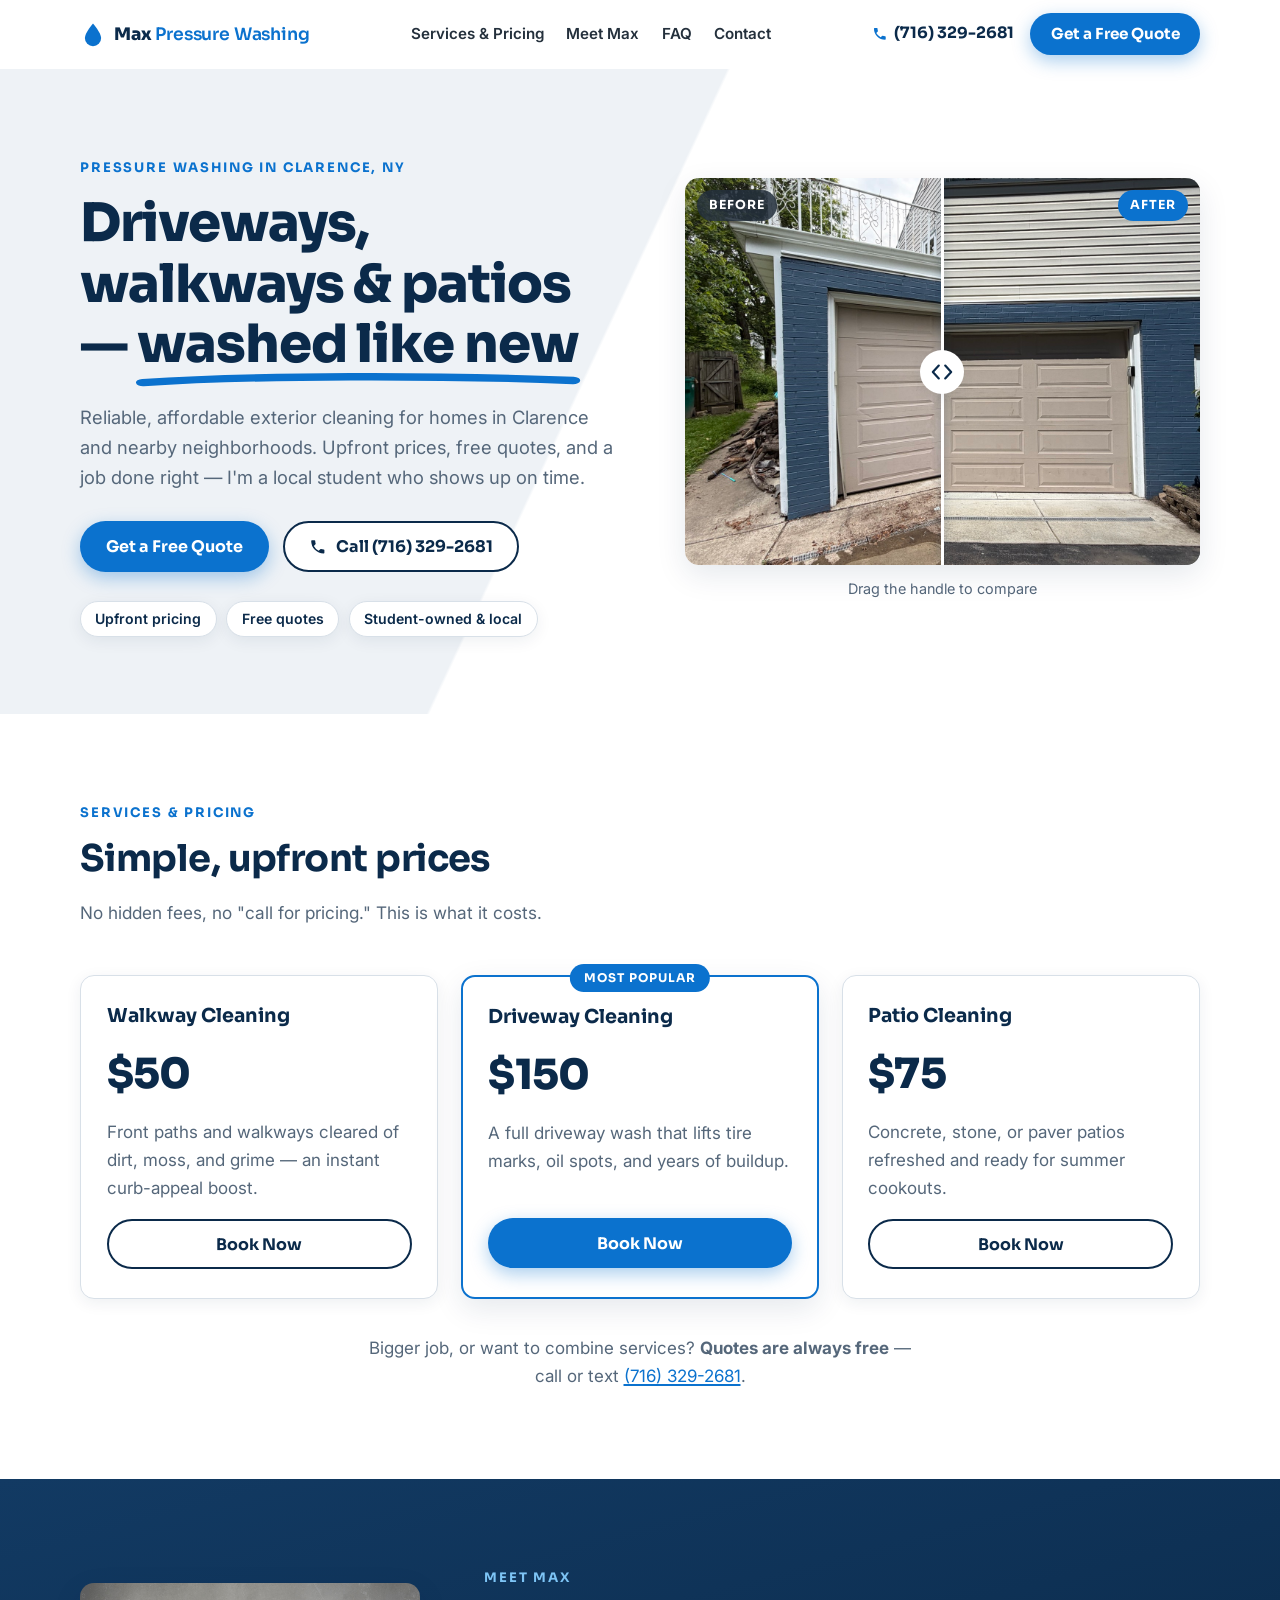
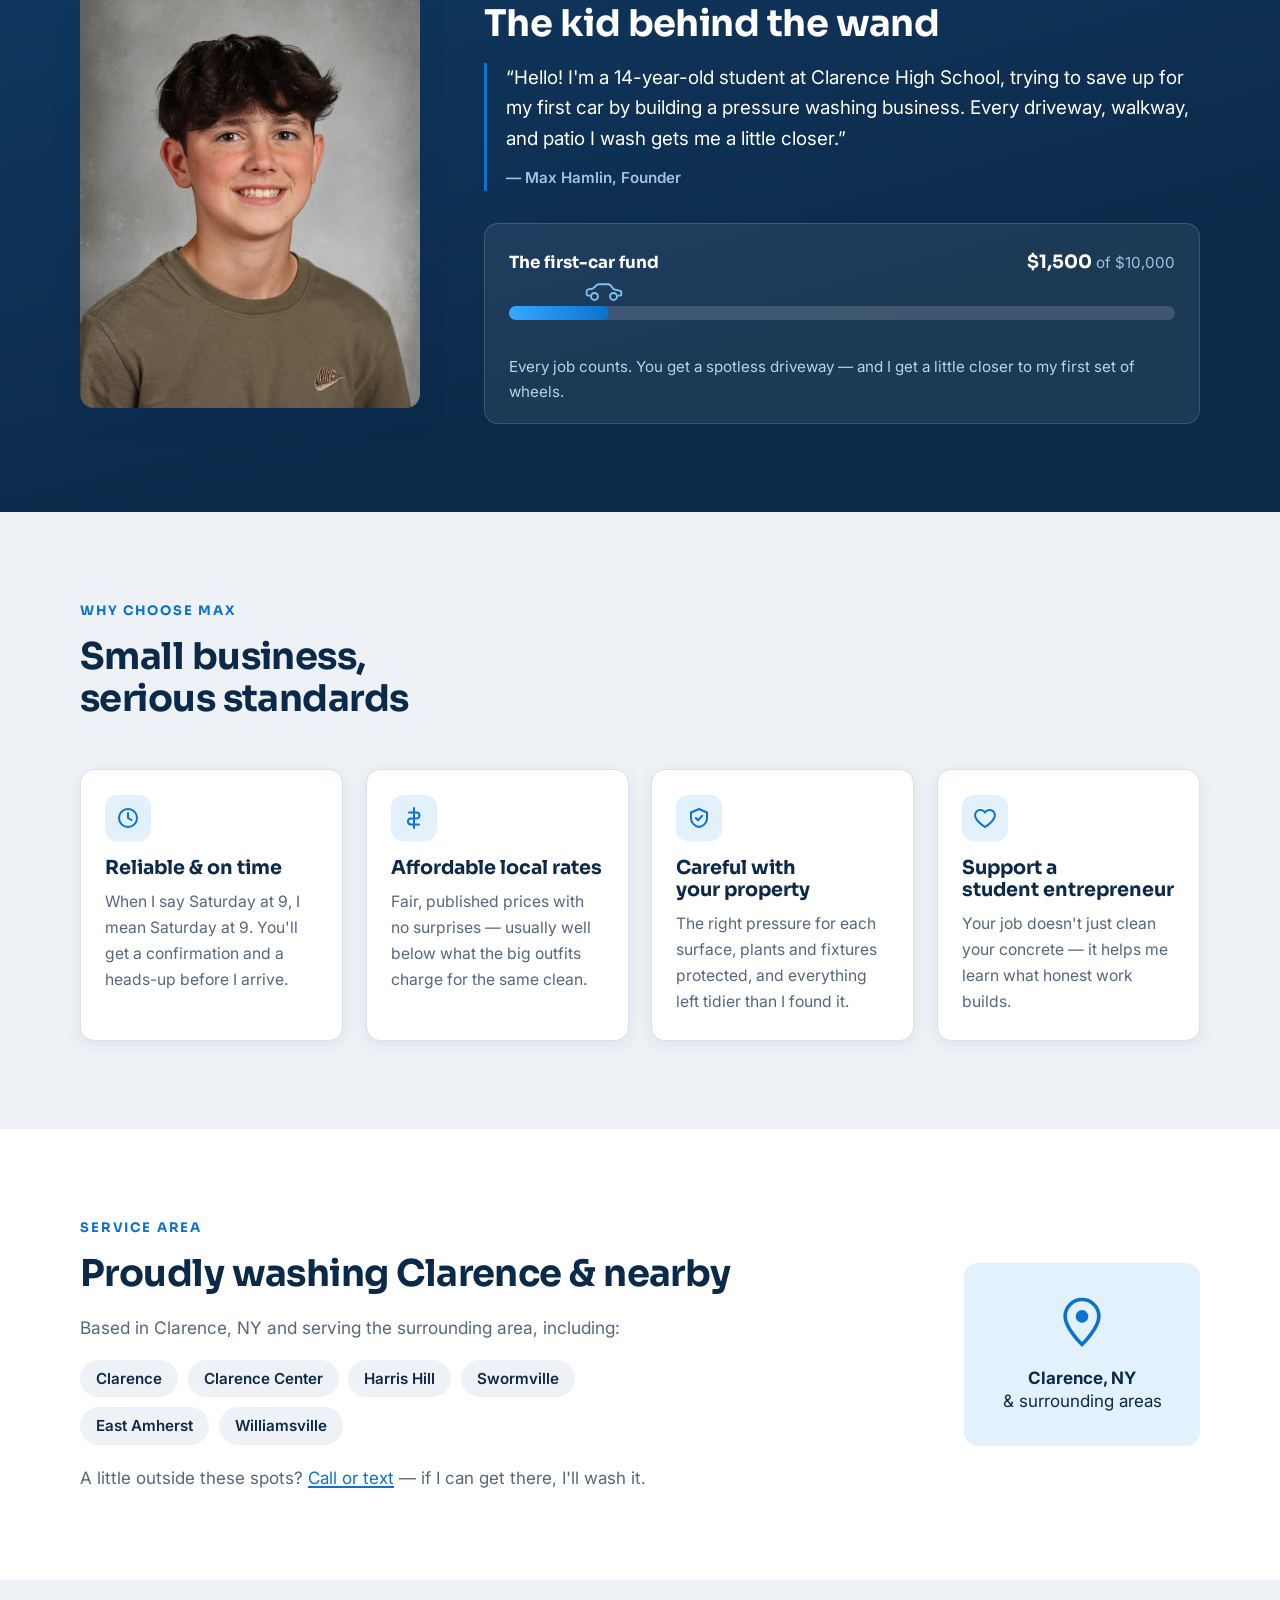
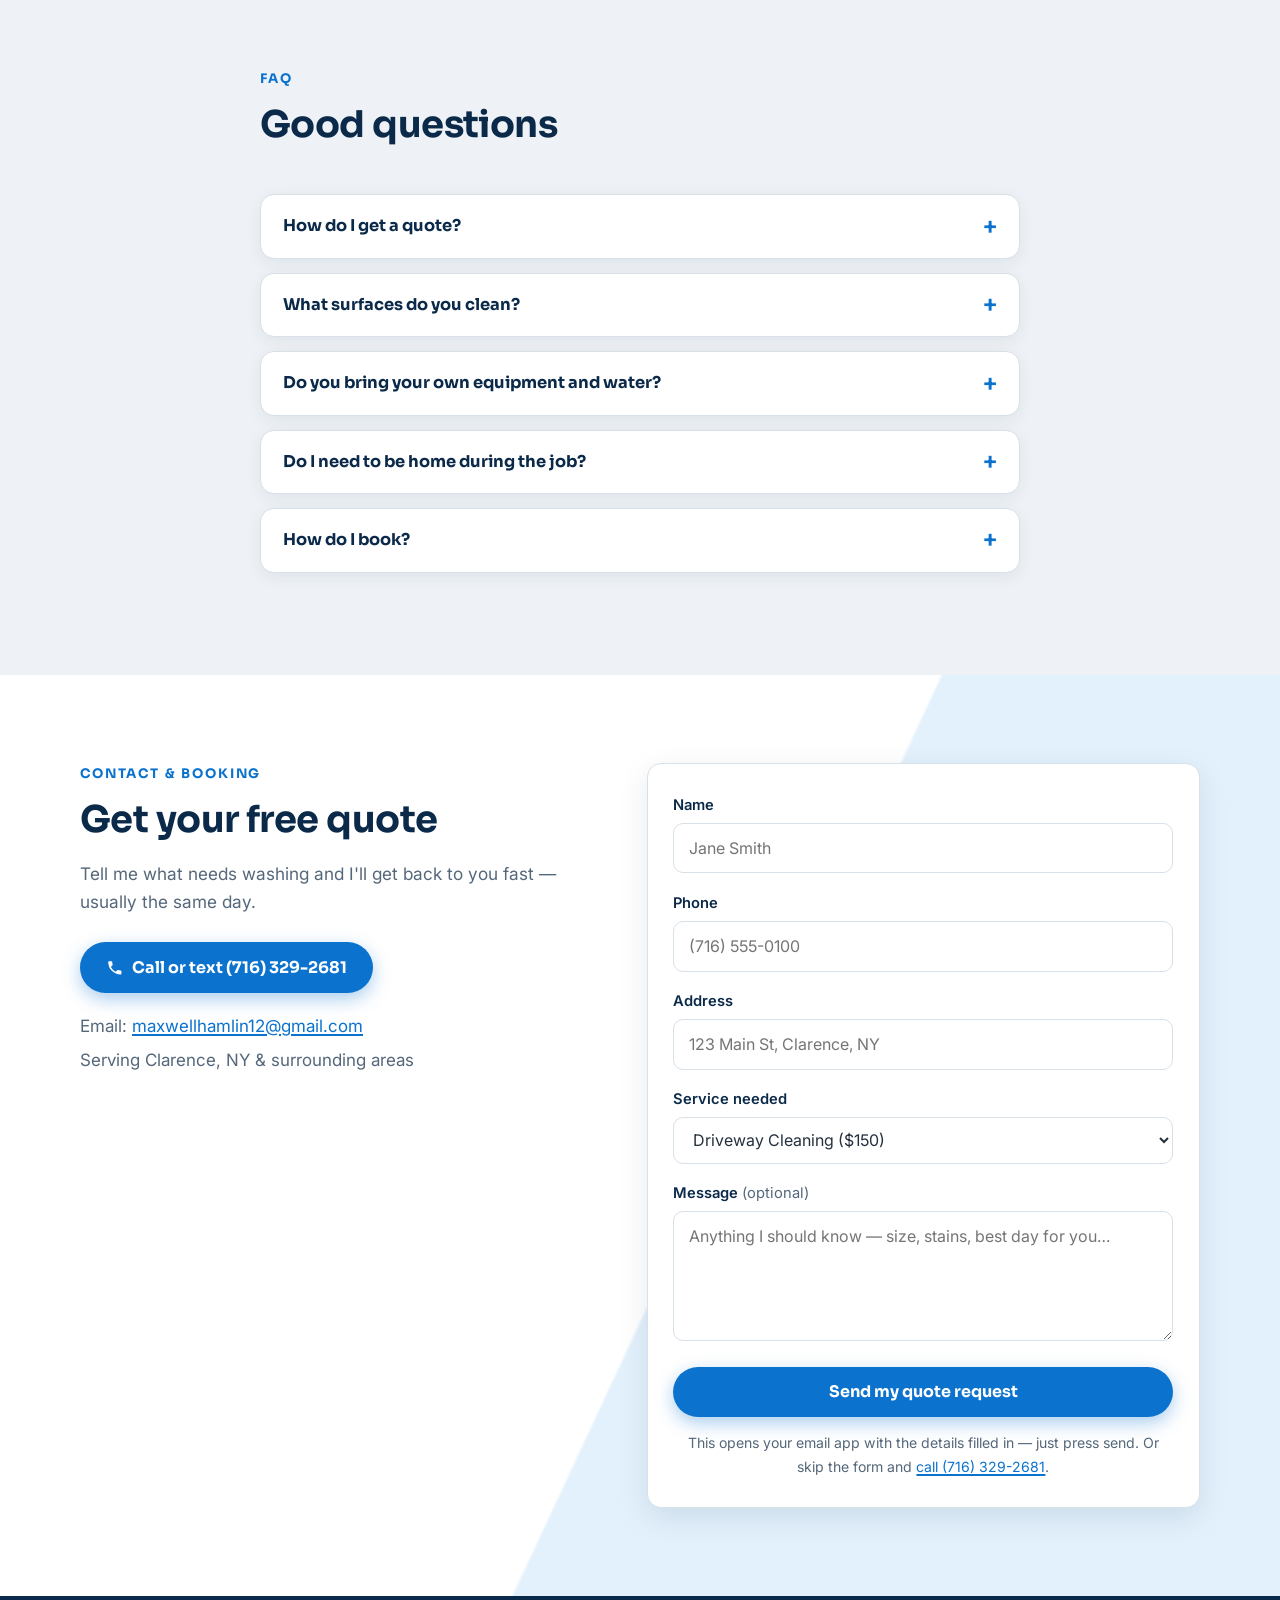
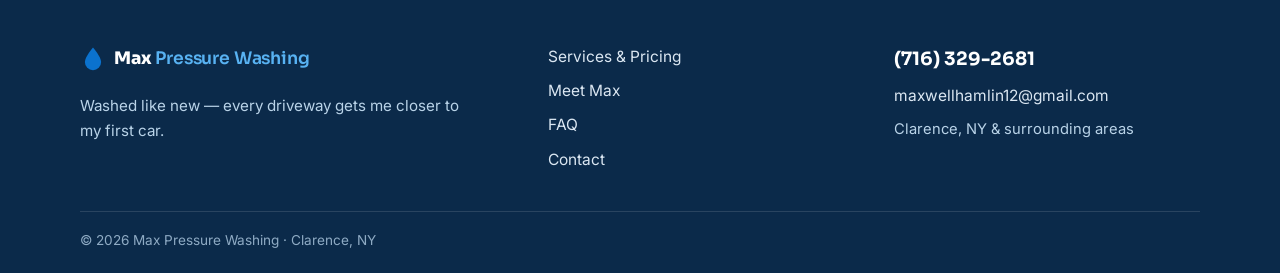
==== index.html @ f3642347 "Add Max's photo to Meet Max section, fix mobile menu icon spacing - Replace placeholder with real ph" ====
<!DOCTYPE html>
<!-- Max Pressure Washing — Clarence, NY -->
<html lang="en">
<head>
  <meta charset="UTF-8" />
  <meta name="viewport" content="width=device-width, initial-scale=1.0" />
  <title>Max Pressure Washing — Driveway, Walkway &amp; Patio Cleaning in Clarence, NY</title>
  <meta name="description" content="Reliable, affordable pressure washing in Clarence, NY. Driveways $150, patios $75, walkways $50 — upfront prices and free quotes. Run by a local Clarence High School student. Call (716) 329-2681." />

  <!-- Social sharing preview -->
  <meta property="og:title" content="Max Pressure Washing — Clarence, NY" />
  <meta property="og:description" content="Driveways, walkways & patios washed like new. Upfront prices, free quotes, local student-run business. Call (716) 329-2681." />
  <meta property="og:type" content="website" />

  <link rel="icon" href="data:image/svg+xml,%3Csvg xmlns='http://www.w3.org/2000/svg' viewBox='0 0 32 32'%3E%3Cpath d='M16 3C16 3 6 14.5 6 21a10 10 0 0 0 20 0C26 14.5 16 3 16 3Z' fill='%230B72CE'/%3E%3C/svg%3E" />

  <link rel="preconnect" href="https://fonts.googleapis.com" />
  <link rel="preconnect" href="https://fonts.gstatic.com" crossorigin />
  <link href="https://fonts.googleapis.com/css2?family=Sora:wght@600;700;800&family=Inter:wght@400;500;600;700&display=swap" rel="stylesheet" />

  <link rel="stylesheet" href="styles.css" />

  <!-- Helps Google understand this is a local business -->
  <script type="application/ld+json">
  {
    "@context": "https://schema.org",
    "@type": "HomeAndConstructionBusiness",
    "name": "Max Pressure Washing",
    "description": "Residential pressure washing — driveways, walkways, and patios in Clarence, NY.",
    "telephone": "+17163292681",
    "email": "maxwellhamlin12@gmail.com",
    "areaServed": "Clarence, NY",
    "address": { "@type": "PostalAddress", "addressLocality": "Clarence", "addressRegion": "NY" },
    "priceRange": "$50-$150"
  }
  </script>
</head>
<body>

  <!-- ============ STICKY HEADER ============ -->
  <header class="site-header" id="top">
    <div class="container header-inner">
      <a class="brand" href="#top" aria-label="Max Pressure Washing — home">
        <svg class="brand-drop" viewBox="0 0 32 32" aria-hidden="true"><path d="M16 3C16 3 6 14.5 6 21a10 10 0 0 0 20 0C26 14.5 16 3 16 3Z"/></svg>
        <span class="brand-name">Max <em>Pressure Washing</em></span>
      </a>

      <nav class="main-nav" id="main-nav" aria-label="Main">
        <a href="#services">Services &amp; Pricing</a>
        <a href="#meet-max">Meet Max</a>
        <a href="#faq">FAQ</a>
        <a href="#contact">Contact</a>
      </nav>

      <div class="header-actions">
        <a class="header-phone" href="tel:+17163292681">
          <svg viewBox="0 0 24 24" aria-hidden="true"><path d="M6.6 10.8a15.7 15.7 0 0 0 6.6 6.6l2.2-2.2a1 1 0 0 1 1-.25 11.4 11.4 0 0 0 3.6.58 1 1 0 0 1 1 1V20a1 1 0 0 1-1 1A17 17 0 0 1 3 4a1 1 0 0 1 1-1h3.5a1 1 0 0 1 1 1 11.4 11.4 0 0 0 .57 3.6 1 1 0 0 1-.25 1Z"/></svg>
          (716) 329-2681
        </a>
        <a class="btn btn-primary btn-sm" href="#contact">Get a Free Quote</a>
        <button class="nav-toggle" id="nav-toggle" aria-expanded="false" aria-controls="main-nav" aria-label="Open menu">
          <span></span><span></span><span></span>
        </button>
      </div>
    </div>
  </header>

  <main>

    <!-- ============ HERO ============ -->
    <section class="hero">
      <div class="container hero-inner">
        <div class="hero-copy reveal">
          <p class="eyebrow">Pressure washing in Clarence, NY</p>
          <h1>Driveways, walkways &amp; patios —
            <span class="swoosh">washed like new<svg viewBox="0 0 220 14" aria-hidden="true" preserveAspectRatio="none"><path d="M3 10C60 3 150 3 217 8" /></svg></span>
          </h1>
          <p class="hero-sub">Reliable, affordable exterior cleaning for homes in Clarence and nearby neighborhoods. Upfront prices, free quotes, and a job done right — I'm a local student who shows up on time.</p>
          <div class="cta-row">
            <a class="btn btn-primary" href="#contact">Get a Free Quote</a>
            <a class="btn btn-outline" href="tel:+17163292681">
              <svg viewBox="0 0 24 24" aria-hidden="true"><path d="M6.6 10.8a15.7 15.7 0 0 0 6.6 6.6l2.2-2.2a1 1 0 0 1 1-.25 11.4 11.4 0 0 0 3.6.58 1 1 0 0 1 1 1V20a1 1 0 0 1-1 1A17 17 0 0 1 3 4a1 1 0 0 1 1-1h3.5a1 1 0 0 1 1 1 11.4 11.4 0 0 0 .57 3.6 1 1 0 0 1-.25 1Z"/></svg>
              Call (716) 329-2681
            </a>
          </div>
          <ul class="trust-chips" aria-label="Highlights">
            <li>Upfront pricing</li>
            <li>Free quotes</li>
            <li>Student-owned &amp; local</li>
          </ul>
        </div>

        <div class="hero-visual reveal">
          <!--
            BEFORE/AFTER SLIDER — how to add your real photos:
            1. Put two photos of the SAME spot in the "images" folder,
               e.g. images/driveway-before.jpg and images/driveway-after.jpg
            2. Delete the two <div class="ph ...">...</div> placeholder blocks below.
            3. Un-comment the two <img> tags and update the file names.
          -->
          <div class="ba-slider" data-ba>
            <div class="ba-layer ba-before">
              <img src="images/driveway-before.jpg" alt="Garage driveway before pressure washing, covered in leaves, dirt, and debris" />
              <span class="ba-tag ba-tag-before">Before</span>
            </div>
            <div class="ba-layer ba-after">
              <img src="images/driveway-after.jpg" alt="The same garage driveway after pressure washing, clean and bright" />
              <span class="ba-tag ba-tag-after">After</span>
            </div>
            <input class="ba-range" type="range" min="0" max="100" value="50" aria-label="Slide to compare before and after" />
            <div class="ba-handle" aria-hidden="true">
              <svg viewBox="0 0 24 24"><path d="M8.5 5 2 12l6.5 7M15.5 5 22 12l-6.5 7" fill="none" stroke="currentColor" stroke-width="2.4" stroke-linecap="round" stroke-linejoin="round"/></svg>
            </div>
          </div>
          <p class="ba-caption">Drag the handle to compare</p>
        </div>
      </div>
    </section>

    <!-- ============ SERVICES & PRICING ============ -->
    <section class="section" id="services">
      <div class="container">
        <header class="section-head reveal">
          <p class="eyebrow">Services &amp; pricing</p>
          <h2>Simple, upfront prices</h2>
          <p class="section-sub">No hidden fees, no "call for pricing." This is what it costs.</p>
        </header>

        <div class="pricing-grid" id="pricing-grid">
          <article class="price-card reveal">
            <h3>Walkway Cleaning</h3>
            <p class="price"><span class="price-num">$50</span></p>
            <p class="price-desc">Front paths and walkways cleared of dirt, moss, and grime — an instant curb-appeal boost.</p>
            <a class="btn btn-outline btn-block" href="#contact" data-service="Walkway Cleaning ($50)">Book Now</a>
          </article>

          <article class="price-card price-card-featured reveal">
            <p class="badge">Most popular</p>
            <h3>Driveway Cleaning</h3>
            <p class="price"><span class="price-num">$150</span></p>
            <p class="price-desc">A full driveway wash that lifts tire marks, oil spots, and years of buildup.</p>
            <a class="btn btn-primary btn-block" href="#contact" data-service="Driveway Cleaning ($150)">Book Now</a>
          </article>

          <article class="price-card reveal">
            <h3>Patio Cleaning</h3>
            <p class="price"><span class="price-num">$75</span></p>
            <p class="price-desc">Concrete, stone, or paver patios refreshed and ready for summer cookouts.</p>
            <a class="btn btn-outline btn-block" href="#contact" data-service="Patio Cleaning ($75)">Book Now</a>
          </article>
        </div>

        <p class="pricing-note reveal">Bigger job, or want to combine services? <strong>Quotes are always free</strong> — call or text <a href="tel:+17163292681">(716) 329-2681</a>.</p>
      </div>
    </section>

    <!-- ============ MEET MAX ============ -->
    <section class="section section-navy" id="meet-max">
      <div class="container meet-inner">
        <div class="meet-photo reveal">
          <img src="images/max.jpg" alt="Max Hamlin, founder of Max Pressure Washing" />
        </div>

        <div class="meet-copy reveal">
          <p class="eyebrow eyebrow-light">Meet Max</p>
          <h2>The kid behind the wand</h2>
          <blockquote class="bio">
            <p>&ldquo;Hello! I'm a 14-year-old student at Clarence High School, trying to save up for my first car by building a pressure washing business. Every driveway, walkway, and patio I wash gets me a little closer.&rdquo;</p>
            <cite>— Max Hamlin, Founder</cite>
          </blockquote>

          <!--
            FIRST-CAR FUND TRACKER — update data-saved below as the savings grow.
            (data-goal is the target, data-saved is the current amount.)
          -->
          <div class="fund" data-goal="10000" data-saved="1500">
            <div class="fund-head">
              <h3>The first-car fund</h3>
              <p class="fund-amounts"><strong data-fund-saved>$1,500</strong> <span>of $10,000</span></p>
            </div>
            <div class="fund-track" role="progressbar" aria-label="First-car savings progress" aria-valuemin="0" aria-valuemax="10000" aria-valuenow="1500">
              <div class="fund-fill" data-fund-fill>
                <svg class="fund-car" viewBox="0 0 48 24" aria-hidden="true"><path d="M6 16h-2a2 2 0 0 1-2-2v-3a3 3 0 0 1 2.4-2.9L10 7l5-4.5A4 4 0 0 1 17.7 1.5H29a4 4 0 0 1 3 1.3L36.5 8l7 1.6A3 3 0 0 1 46 12.5V14a2 2 0 0 1-2 2h-2"/><circle cx="12" cy="17" r="4.4"/><circle cx="36" cy="17" r="4.4"/></svg>
              </div>
            </div>
            <p class="fund-note">Every job counts. You get a spotless driveway — and I get a little closer to my first set of wheels.</p>
          </div>
        </div>
      </div>
    </section>

    <!-- ============ WHY CHOOSE MAX ============ -->
    <section class="section section-alt" id="why">
      <div class="container">
        <header class="section-head reveal">
          <p class="eyebrow">Why choose Max</p>
          <h2>Small business, serious standards</h2>
        </header>

        <div class="why-grid">
          <article class="why-card reveal">
            <div class="why-icon" aria-hidden="true"><svg viewBox="0 0 24 24"><circle cx="12" cy="12" r="9" fill="none" stroke="currentColor" stroke-width="2"/><path d="M12 7v5l3.5 2" fill="none" stroke="currentColor" stroke-width="2" stroke-linecap="round"/></svg></div>
            <h3>Reliable &amp; on time</h3>
            <p>When I say Saturday at 9, I mean Saturday at 9. You'll get a confirmation and a heads-up before I arrive.</p>
          </article>
          <article class="why-card reveal">
            <div class="why-icon" aria-hidden="true"><svg viewBox="0 0 24 24"><path d="M12 2v20M7 6.5h7.5a3 3 0 0 1 0 6H9a3 3 0 0 0 0 6h8" fill="none" stroke="currentColor" stroke-width="2" stroke-linecap="round"/></svg></div>
            <h3>Affordable local rates</h3>
            <p>Fair, published prices with no surprises — usually well below what the big outfits charge for the same clean.</p>
          </article>
          <article class="why-card reveal">
            <div class="why-icon" aria-hidden="true"><svg viewBox="0 0 24 24"><path d="M12 3 4 6.5V12c0 4.6 3.4 8 8 9 4.6-1 8-4.4 8-9V6.5Z" fill="none" stroke="currentColor" stroke-width="2" stroke-linejoin="round"/><path d="m8.8 12 2.2 2.2 4.2-4.4" fill="none" stroke="currentColor" stroke-width="2" stroke-linecap="round" stroke-linejoin="round"/></svg></div>
            <h3>Careful with your property</h3>
            <p>The right pressure for each surface, plants and fixtures protected, and everything left tidier than I found it.</p>
          </article>
          <article class="why-card reveal">
            <div class="why-icon" aria-hidden="true"><svg viewBox="0 0 24 24"><path d="M12 21s-7-4.6-9.2-9A5.3 5.3 0 0 1 12 6.6 5.3 5.3 0 0 1 21.2 12C19 16.4 12 21 12 21Z" fill="none" stroke="currentColor" stroke-width="2" stroke-linejoin="round"/></svg></div>
            <h3>Support a student entrepreneur</h3>
            <p>Your job doesn't just clean your concrete — it helps me learn what honest work builds.</p>
          </article>
        </div>
      </div>
    </section>

    <!-- ============ SERVICE AREA ============ -->
    <section class="section" id="area">
      <div class="container area-inner reveal">
        <div>
          <p class="eyebrow">Service area</p>
          <h2>Proudly washing Clarence &amp; nearby</h2>
          <p class="section-sub">Based in Clarence, NY and serving the surrounding area, including:</p>
          <ul class="area-list">
            <li>Clarence</li>
            <li>Clarence Center</li>
            <li>Harris Hill</li>
            <li>Swormville</li>
            <li>East Amherst</li>
            <li>Williamsville</li>
          </ul>
          <p class="area-note">A little outside these spots? <a href="tel:+17163292681">Call or text</a> — if I can get there, I'll wash it.</p>
        </div>
        <div class="area-badge" aria-hidden="true">
          <svg viewBox="0 0 24 24"><path d="M12 2a7.5 7.5 0 0 1 7.5 7.5c0 5.2-7.5 12.5-7.5 12.5S4.5 14.7 4.5 9.5A7.5 7.5 0 0 1 12 2Z" fill="none" stroke="currentColor" stroke-width="1.6"/><circle cx="12" cy="9.5" r="2.8" fill="currentColor"/></svg>
          <p><strong>Clarence, NY</strong><br />&amp; surrounding areas</p>
        </div>
      </div>
    </section>

    <!-- ============ FAQ ============ -->
    <section class="section section-alt" id="faq">
      <div class="container container-narrow">
        <header class="section-head reveal">
          <p class="eyebrow">FAQ</p>
          <h2>Good questions</h2>
        </header>

        <div class="faq-list reveal">
          <details>
            <summary>How do I get a quote?</summary>
            <p>Walkways, patios, and driveways have set prices — they're listed right on this page. For bigger or combined jobs, call or text <a href="tel:+17163292681">(716) 329-2681</a> or use the form below, and I'll give you a free quote, usually the same day.</p>
          </details>
          <details>
            <summary>What surfaces do you clean?</summary>
            <p>Concrete, pavers, and stone: driveways, walkways, patios, and sidewalks. I keep the work at ground level and use the right pressure for each surface, so delicate pavers get a more gentle wash than a concrete driveway.</p>
          </details>
          <details>
            <summary>Do you bring your own equipment and water?</summary>
            <p>I bring the pressure washer and all the gear. Like most pressure washing services, I hook up to your outdoor spigot for water — a typical job uses about as much as watering the lawn.</p>
          </details>
          <details>
            <summary>Do I need to be home during the job?</summary>
            <p>Nope — as long as the outdoor spigot is on and cars are off the surface being washed, I can do the whole job while you're out, then send you the after photos.</p>
          </details>
          <details>
            <summary>How do I book?</summary>
            <p>Call or text <a href="tel:+17163292681">(716) 329-2681</a>, email <a href="mailto:maxwellhamlin12@gmail.com">maxwellhamlin12@gmail.com</a>, or fill out the form below. I'll confirm a day and time that works for you — evenings and weekends included.</p>
          </details>
        </div>
      </div>
    </section>

    <!-- ============ CONTACT / BOOKING ============ -->
    <section class="section section-contact" id="contact">
      <div class="container contact-inner">
        <div class="contact-copy reveal">
          <p class="eyebrow">Contact &amp; booking</p>
          <h2>Get your free quote</h2>
          <p class="section-sub">Tell me what needs washing and I'll get back to you fast — usually the same day.</p>

          <div class="contact-direct">
            <a class="btn btn-primary" href="tel:+17163292681">
              <svg viewBox="0 0 24 24" aria-hidden="true"><path d="M6.6 10.8a15.7 15.7 0 0 0 6.6 6.6l2.2-2.2a1 1 0 0 1 1-.25 11.4 11.4 0 0 0 3.6.58 1 1 0 0 1 1 1V20a1 1 0 0 1-1 1A17 17 0 0 1 3 4a1 1 0 0 1 1-1h3.5a1 1 0 0 1 1 1 11.4 11.4 0 0 0 .57 3.6 1 1 0 0 1-.25 1Z"/></svg>
              Call or text (716) 329-2681
            </a>
            <p class="contact-line">Email: <a href="mailto:maxwellhamlin12@gmail.com">maxwellhamlin12@gmail.com</a></p>
            <p class="contact-line">Serving Clarence, NY &amp; surrounding areas</p>
          </div>
        </div>

        <form class="contact-form reveal" id="quote-form" novalidate>
          <div class="form-row">
            <label for="f-name">Name</label>
            <input id="f-name" name="name" type="text" autocomplete="name" required placeholder="Jane Smith" />
          </div>
          <div class="form-row">
            <label for="f-phone">Phone</label>
            <input id="f-phone" name="phone" type="tel" autocomplete="tel" required placeholder="(716) 555-0100" />
          </div>
          <div class="form-row">
            <label for="f-address">Address</label>
            <input id="f-address" name="address" type="text" autocomplete="street-address" placeholder="123 Main St, Clarence, NY" />
          </div>
          <div class="form-row">
            <label for="f-service">Service needed</label>
            <select id="f-service" name="service">
              <option>Walkway Cleaning ($50)</option>
              <option>Patio Cleaning ($75)</option>
              <option selected>Driveway Cleaning ($150)</option>
              <option>Combination / larger job (free quote)</option>
              <option>Something else</option>
            </select>
          </div>
          <div class="form-row">
            <label for="f-message">Message <span class="optional">(optional)</span></label>
            <textarea id="f-message" name="message" rows="4" placeholder="Anything I should know — size, stains, best day for you…"></textarea>
          </div>
          <button class="btn btn-primary btn-block" type="submit">Send my quote request</button>
          <p class="form-hint">This opens your email app with the details filled in — just press send. Or skip the form and <a href="tel:+17163292681">call (716) 329-2681</a>.</p>
        </form>
      </div>
    </section>
  </main>

  <!-- ============ FOOTER ============ -->
  <footer class="site-footer">
    <div class="container footer-inner">
      <div class="footer-brand">
        <a class="brand brand-light" href="#top">
          <svg class="brand-drop" viewBox="0 0 32 32" aria-hidden="true"><path d="M16 3C16 3 6 14.5 6 21a10 10 0 0 0 20 0C26 14.5 16 3 16 3Z"/></svg>
          <span class="brand-name">Max <em>Pressure Washing</em></span>
        </a>
        <p class="footer-tag">Washed like new — every driveway gets me closer to my first car.</p>
      </div>
      <nav class="footer-nav" aria-label="Footer">
        <a href="#services">Services &amp; Pricing</a>
        <a href="#meet-max">Meet Max</a>
        <a href="#faq">FAQ</a>
        <a href="#contact">Contact</a>
      </nav>
      <div class="footer-contact">
        <a href="tel:+17163292681">(716) 329-2681</a>
        <a href="mailto:maxwellhamlin12@gmail.com">maxwellhamlin12@gmail.com</a>
        <p>Clarence, NY &amp; surrounding areas</p>
      </div>
    </div>
    <div class="container footer-legal">
      <p>© <span data-year>2026</span> Max Pressure Washing · Clarence, NY</p>
    </div>
  </footer>

  <!-- Mobile-only sticky call bar -->
  <div class="call-bar">
    <a class="btn btn-primary" href="tel:+17163292681">
      <svg viewBox="0 0 24 24" aria-hidden="true"><path d="M6.6 10.8a15.7 15.7 0 0 0 6.6 6.6l2.2-2.2a1 1 0 0 1 1-.25 11.4 11.4 0 0 0 3.6.58 1 1 0 0 1 1 1V20a1 1 0 0 1-1 1A17 17 0 0 1 3 4a1 1 0 0 1 1-1h3.5a1 1 0 0 1 1 1 11.4 11.4 0 0 0 .57 3.6 1 1 0 0 1-.25 1Z"/></svg>
      Call Now
    </a>
    <a class="btn btn-navy" href="#contact">Free Quote</a>
  </div>

  <script src="script.js"></script>
  <script type="module" src="services.js"></script>
</body>
</html>
---- styles.css ----
/* ==========================================================================
   Max Pressure Washing — styles.css
   Palette: crisp white + light "clean concrete" gray, deep navy, vivid blue
   ========================================================================== */

:root {
  --white: #ffffff;
  --concrete: #eef2f6;      /* light gray-blue, like fresh-washed concrete */
  --concrete-deep: #dde5ec;
  --navy: #0b2a4a;          /* deep navy — headlines, dark sections */
  --navy-2: #123a63;
  --ink: #24303c;           /* body text */
  --slate: #55677a;         /* secondary text */
  --blue: #0b72ce;          /* CTA blue */
  --blue-dark: #095ca8;
  --sky: #e3f1fc;           /* pale blue tint */
  --line: #d8e0e8;

  --font-display: "Sora", system-ui, sans-serif;
  --font-body: "Inter", system-ui, sans-serif;

  --radius: 14px;
  --shadow: 0 10px 30px rgba(11, 42, 74, 0.10);
  --shadow-soft: 0 4px 16px rgba(11, 42, 74, 0.07);
  --header-h: 68px;
}

/* ---------- Reset & base ---------- */
*, *::before, *::after { box-sizing: border-box; }

html { scroll-behavior: smooth; scroll-padding-top: calc(var(--header-h) + 12px); }

body {
  margin: 0;
  font-family: var(--font-body);
  font-size: 1.0625rem;
  line-height: 1.65;
  color: var(--ink);
  background: var(--white);
  -webkit-font-smoothing: antialiased;
}

img { max-width: 100%; display: block; }

h1, h2, h3 {
  font-family: var(--font-display);
  color: var(--navy);
  line-height: 1.15;
  margin: 0 0 0.5em;
  text-wrap: balance;
}

h1 { font-size: clamp(2.1rem, 5vw, 3.3rem); font-weight: 800; letter-spacing: -0.02em; }
h2 { font-size: clamp(1.6rem, 3.5vw, 2.3rem); font-weight: 700; letter-spacing: -0.015em; }
h3 { font-size: 1.2rem; font-weight: 700; }

p { margin: 0 0 1em; }

a { color: var(--blue); text-decoration-thickness: 1.5px; text-underline-offset: 2px; }
a:hover { color: var(--blue-dark); }

:focus-visible {
  outline: 3px solid var(--blue);
  outline-offset: 2px;
  border-radius: 4px;
}

.container {
  width: min(1120px, 100% - 2.5rem);
  margin-inline: auto;
}
.container-narrow { max-width: 760px; }

/* ---------- Buttons ---------- */
.btn {
  display: inline-flex;
  align-items: center;
  justify-content: center;
  gap: 0.55rem;
  font-family: var(--font-display);
  font-weight: 700;
  font-size: 1rem;
  line-height: 1.2;
  padding: 0.85rem 1.5rem;
  border-radius: 999px;
  border: 2px solid transparent;
  text-decoration: none;
  cursor: pointer;
  white-space: nowrap;
  transition: background-color 160ms ease, color 160ms ease, transform 160ms ease, box-shadow 160ms ease;
}
.btn svg { width: 1.1em; height: 1.1em; fill: currentColor; flex-shrink: 0; }
.btn:hover { transform: translateY(-1px); }
.btn:active { transform: translateY(0); }

.btn-primary {
  background: var(--blue);
  color: var(--white);
  box-shadow: 0 6px 18px rgba(11, 114, 206, 0.35);
}
.btn-primary:hover { background: var(--blue-dark); color: var(--white); }

.btn-outline {
  background: var(--white);
  color: var(--navy);
  border-color: var(--navy);
}
.btn-outline:hover { background: var(--navy); color: var(--white); }

.btn-navy { background: var(--navy); color: var(--white); }
.btn-navy:hover { background: var(--navy-2); color: var(--white); }

.btn-sm { padding: 0.6rem 1.15rem; font-size: 0.95rem; }
.btn-block { width: 100%; }

/* ---------- Header ---------- */
.site-header {
  position: sticky;
  top: 0;
  z-index: 50;
  background: rgba(255, 255, 255, 0.92);
  backdrop-filter: blur(10px);
  border-bottom: 1px solid transparent;
  transition: border-color 200ms ease, box-shadow 200ms ease;
}
.site-header.scrolled {
  border-bottom-color: var(--line);
  box-shadow: var(--shadow-soft);
}

.header-inner {
  display: flex;
  align-items: center;
  gap: 1.5rem;
  min-height: var(--header-h);
}

.brand {
  display: inline-flex;
  align-items: center;
  gap: 0.5rem;
  text-decoration: none;
  color: var(--navy);
}
.brand-drop { width: 26px; height: 26px; fill: var(--blue); flex-shrink: 0; }
.brand-name {
  font-family: var(--font-display);
  font-weight: 800;
  font-size: 1.08rem;
  letter-spacing: -0.01em;
  white-space: nowrap;
}
.brand-name em { font-style: normal; font-weight: 600; color: var(--blue); }

.main-nav { display: flex; gap: 1.4rem; margin-left: auto; }
.main-nav a {
  font-weight: 600;
  font-size: 0.95rem;
  color: var(--ink);
  text-decoration: none;
  padding: 0.25rem 0;
}
.main-nav a:hover { color: var(--blue); }

.header-actions { display: flex; align-items: center; gap: 1rem; margin-left: auto; }
.header-phone {
  display: inline-flex;
  align-items: center;
  gap: 0.4rem;
  font-family: var(--font-display);
  font-weight: 700;
  font-size: 0.98rem;
  color: var(--navy);
  text-decoration: none;
  white-space: nowrap;
}
.header-phone svg { width: 1em; height: 1em; fill: var(--blue); }
.header-phone:hover { color: var(--blue); }

.nav-toggle {
  display: none;
  flex-direction: column;
  justify-content: center;
  gap: 5px;
  width: 44px;
  height: 44px;
  padding: 10px;
  background: none;
  border: none;
  cursor: pointer;
}
.nav-toggle span {
  display: block;
  height: 2.5px;
  border-radius: 2px;
  background: var(--navy);
  transition: transform 200ms ease, opacity 200ms ease;
}
.nav-toggle[aria-expanded="true"] span:nth-child(1) { transform: translateY(7.5px) rotate(45deg); }
.nav-toggle[aria-expanded="true"] span:nth-child(2) { opacity: 0; }
.nav-toggle[aria-expanded="true"] span:nth-child(3) { transform: translateY(-7.5px) rotate(-45deg); }

/* ---------- Hero ---------- */
.hero {
  /* the diagonal "clean edge" — gray grime giving way to white */
  background:
    linear-gradient(115deg, var(--concrete) 0%, var(--concrete) 46%, var(--white) 46.2%);
  padding: clamp(3rem, 7vw, 5.5rem) 0 clamp(3rem, 6vw, 5rem);
  overflow: hidden;
}

.hero-inner {
  display: grid;
  grid-template-columns: 1.05fr 1fr;
  gap: clamp(2rem, 5vw, 4rem);
  align-items: center;
}

.eyebrow {
  font-family: var(--font-display);
  font-weight: 700;
  font-size: 0.82rem;
  letter-spacing: 0.14em;
  text-transform: uppercase;
  color: var(--blue);
  margin-bottom: 0.9rem;
}
.eyebrow-light { color: #7dc4f5; }

.hero-sub {
  font-size: 1.15rem;
  color: var(--slate);
  max-width: 34rem;
  margin-bottom: 1.8rem;
}

.cta-row { display: flex; flex-wrap: wrap; gap: 0.9rem; margin-bottom: 1.8rem; }

.trust-chips {
  list-style: none;
  display: flex;
  flex-wrap: wrap;
  gap: 0.6rem;
  padding: 0;
  margin: 0;
}
.trust-chips li {
  font-size: 0.88rem;
  font-weight: 600;
  color: var(--navy);
  background: var(--white);
  border: 1px solid var(--line);
  border-radius: 999px;
  padding: 0.35rem 0.9rem;
  box-shadow: var(--shadow-soft);
}

/* the squeegee-streak underline */
.swoosh { position: relative; white-space: nowrap; }
.swoosh svg {
  position: absolute;
  left: 0;
  bottom: -0.18em;
  width: 100%;
  height: 0.28em;
  overflow: visible;
}
.swoosh svg path {
  fill: none;
  stroke: var(--blue);
  stroke-width: 7;
  stroke-linecap: round;
}

/* ---------- Before/After slider ---------- */
.ba-slider {
  position: relative;
  aspect-ratio: 4 / 3;
  border-radius: var(--radius);
  overflow: hidden;
  box-shadow: var(--shadow);
  touch-action: pan-y;
  isolation: isolate;
}

.ba-layer { position: absolute; inset: 0; }
.ba-layer img { width: 100%; height: 100%; object-fit: cover; }

/* the AFTER layer sits on top and gets clipped from the left,
   so before shows on the left and after on the right */
.ba-after { clip-path: inset(0 0 0 50%); }

.ba-tag {
  position: absolute;
  top: 12px;
  font-family: var(--font-display);
  font-size: 0.78rem;
  font-weight: 700;
  letter-spacing: 0.08em;
  text-transform: uppercase;
  padding: 0.3rem 0.75rem;
  border-radius: 999px;
  z-index: 2;
}
.ba-tag-before { left: 12px; background: rgba(36, 48, 60, 0.85); color: #fff; }
.ba-tag-after { right: 12px; background: var(--blue); color: #fff; }

.ba-range {
  position: absolute;
  inset: 0;
  width: 100%;
  height: 100%;
  margin: 0;
  opacity: 0;
  cursor: ew-resize;
  z-index: 4;
  -webkit-appearance: none;
  appearance: none;
}

.ba-handle {
  position: absolute;
  top: 0;
  bottom: 0;
  left: 50%;
  width: 3px;
  margin-left: -1.5px;
  background: var(--white);
  box-shadow: 0 0 10px rgba(11, 42, 74, 0.4);
  z-index: 3;
  pointer-events: none;
}
.ba-handle svg {
  position: absolute;
  top: 50%;
  left: 50%;
  transform: translate(-50%, -50%);
  width: 44px;
  height: 44px;
  padding: 11px;
  border-radius: 50%;
  background: var(--white);
  color: var(--navy);
  box-shadow: var(--shadow-soft);
}
/* thicken the focus cue since the real control is invisible */
.ba-slider:has(.ba-range:focus-visible) .ba-handle { background: var(--blue); }

.ba-caption {
  text-align: center;
  font-size: 0.9rem;
  color: var(--slate);
  margin-top: 0.8rem;
}

/* ---------- Photo placeholders (delete when real photos go in) ---------- */
.ph {
  position: relative;
  width: 100%;
  height: 100%;
  display: grid;
  place-items: center;
  text-align: center;
  padding: 1rem;
}

/* inside a slider, keep each label in its own half so the
   drag handle doesn't sit on top of it */
.ba-slider .ph span {
  position: absolute;
  top: 50%;
  transform: translate(-50%, -50%);
  white-space: nowrap;
}
.ba-slider .ba-before .ph span { left: 25%; }
.ba-slider .ba-after .ph span { left: 75%; }
.ph span {
  font-family: var(--font-display);
  font-size: 0.8rem;
  font-weight: 700;
  letter-spacing: 0.06em;
  color: rgba(255, 255, 255, 0.95);
  background: rgba(11, 42, 74, 0.55);
  border: 1.5px dashed rgba(255, 255, 255, 0.75);
  border-radius: 8px;
  padding: 0.5rem 0.9rem;
}

/* grimy concrete */
.ph-before {
  background:
    radial-gradient(140px 90px at 25% 30%, rgba(40, 36, 28, 0.45), transparent 70%),
    radial-gradient(180px 120px at 70% 65%, rgba(35, 32, 24, 0.5), transparent 70%),
    radial-gradient(100px 70px at 85% 20%, rgba(52, 48, 38, 0.4), transparent 70%),
    repeating-linear-gradient(0deg, transparent 0 88px, rgba(30, 28, 22, 0.35) 88px 91px),
    linear-gradient(160deg, #8d8672 0%, #6f6a59 55%, #5d594b 100%);
}

/* clean bright concrete */
.ph-after {
  background:
    repeating-linear-gradient(0deg, transparent 0 88px, rgba(120, 134, 148, 0.4) 88px 91px),
    linear-gradient(160deg, #e9edf1 0%, #d3dae1 60%, #c4cdd6 100%);
}
.ph-after span {
  color: var(--navy);
  background: rgba(255, 255, 255, 0.75);
  border-color: var(--navy);
}

.ph-portrait {
  aspect-ratio: 4 / 5;
  border-radius: var(--radius);
  background:
    radial-gradient(220px 160px at 60% 30%, rgba(255, 255, 255, 0.14), transparent 70%),
    linear-gradient(165deg, #1a4a7c 0%, #123a63 60%, #0b2a4a 100%);
}

/* ---------- Sections ---------- */
.section { padding: clamp(3.2rem, 7vw, 5.5rem) 0; }
.section-alt { background: var(--concrete); }

.section-head { max-width: 620px; margin-bottom: clamp(1.8rem, 4vw, 3rem); }
.section-sub { color: var(--slate); font-size: 1.08rem; }

/* ---------- Gallery ---------- */
.gallery-grid {
  display: grid;
  grid-template-columns: repeat(auto-fit, minmax(300px, 1fr));
  gap: clamp(1.4rem, 3vw, 2.2rem);
}
.gallery-item { margin: 0; }
.gallery-item figcaption {
  font-size: 0.92rem;
  font-weight: 600;
  color: var(--slate);
  margin-top: 0.7rem;
}

/* ---------- Pricing ---------- */
.pricing-grid {
  display: grid;
  grid-template-columns: repeat(auto-fit, minmax(250px, 1fr));
  gap: 1.4rem;
  align-items: stretch;
}

.price-card {
  display: flex;
  flex-direction: column;
  background: var(--white);
  border: 1px solid var(--line);
  border-radius: var(--radius);
  padding: 1.8rem 1.6rem;
  box-shadow: var(--shadow-soft);
  position: relative;
}

.price-card-featured {
  border: 2px solid var(--blue);
  box-shadow: var(--shadow);
}

.badge {
  position: absolute;
  top: -13px;
  left: 50%;
  transform: translateX(-50%);
  background: var(--blue);
  color: var(--white);
  font-family: var(--font-display);
  font-size: 0.75rem;
  font-weight: 700;
  letter-spacing: 0.08em;
  text-transform: uppercase;
  padding: 0.25rem 0.9rem;
  border-radius: 999px;
  margin: 0;
  white-space: nowrap;
}

.price { margin: 0.2rem 0 0.6rem; }
.price-num {
  font-family: var(--font-display);
  font-size: 2.6rem;
  font-weight: 800;
  color: var(--navy);
  letter-spacing: -0.02em;
}

.price-desc { color: var(--slate); flex-grow: 1; }

.pricing-note {
  text-align: center;
  margin: 2.2rem auto 0;
  color: var(--slate);
  max-width: 34rem;
}

/* ---------- Meet Max ---------- */
.section-navy {
  background: linear-gradient(165deg, var(--navy-2) 0%, var(--navy) 70%);
  color: #dbe7f2;
}
.section-navy h2 { color: var(--white); }

.meet-inner {
  display: grid;
  grid-template-columns: minmax(240px, 340px) 1fr;
  gap: clamp(2rem, 5vw, 4rem);
  align-items: center;
}
.meet-photo { max-width: 340px; }
.meet-photo img {
  width: 100%;
  aspect-ratio: 4 / 5;
  object-fit: cover;
  border-radius: var(--radius);
  box-shadow: var(--shadow);
}

.bio {
  margin: 0 0 2rem;
  padding-left: 1.2rem;
  border-left: 3px solid var(--blue);
}
.bio p {
  font-size: 1.18rem;
  line-height: 1.6;
  color: var(--white);
  margin-bottom: 0.6rem;
}
.bio cite {
  font-style: normal;
  font-weight: 600;
  font-size: 0.95rem;
  color: #9fc3e2;
}

/* first-car fund tracker */
.fund {
  background: rgba(255, 255, 255, 0.07);
  border: 1px solid rgba(255, 255, 255, 0.15);
  border-radius: var(--radius);
  padding: 1.4rem 1.5rem 1.2rem;
}
.fund-head {
  display: flex;
  align-items: baseline;
  justify-content: space-between;
  flex-wrap: wrap;
  gap: 0.3rem;
  margin-bottom: 1.8rem; /* headroom for the car riding the bar */
}
.fund-head h3 { color: var(--white); margin: 0; font-size: 1.05rem; }
.fund-amounts { margin: 0; font-size: 0.95rem; color: #9fc3e2; }
.fund-amounts strong {
  font-family: var(--font-display);
  font-size: 1.15rem;
  color: var(--white);
}

.fund-track {
  position: relative;
  height: 14px;
  border-radius: 999px;
  background: rgba(255, 255, 255, 0.15);
  margin-bottom: 2.1rem; /* leaves headroom for the car */
}
.fund-fill {
  position: relative;
  height: 100%;
  width: 0; /* set by script.js */
  border-radius: 999px;
  background: linear-gradient(90deg, #34a9ff, var(--blue));
  transition: width 1200ms cubic-bezier(0.22, 1, 0.36, 1);
}
.fund-car {
  position: absolute;
  right: -14px;
  bottom: calc(100% + 4px);
  width: 38px;
  height: 19px;
  fill: none;
  stroke: #7dc4f5;
  stroke-width: 2.4;
  stroke-linecap: round;
  stroke-linejoin: round;
}
.fund-note { margin: 0; font-size: 0.95rem; color: #b9d3e8; }

/* ---------- Why choose ---------- */
.why-grid {
  display: grid;
  grid-template-columns: repeat(auto-fit, minmax(230px, 1fr));
  gap: 1.4rem;
}
.why-card {
  background: var(--white);
  border: 1px solid var(--line);
  border-radius: var(--radius);
  padding: 1.6rem 1.5rem;
  box-shadow: var(--shadow-soft);
}
.why-icon {
  width: 46px;
  height: 46px;
  display: grid;
  place-items: center;
  border-radius: 12px;
  background: var(--sky);
  color: var(--blue);
  margin-bottom: 1rem;
}
.why-icon svg { width: 24px; height: 24px; }
.why-card p { margin: 0; color: var(--slate); font-size: 0.98rem; }

/* ---------- Service area ---------- */
.area-inner {
  display: grid;
  grid-template-columns: 1fr auto;
  gap: clamp(2rem, 5vw, 4rem);
  align-items: center;
}

.area-list {
  list-style: none;
  padding: 0;
  margin: 0 0 1.2rem;
  display: flex;
  flex-wrap: wrap;
  gap: 0.6rem;
  max-width: 32rem;
}
.area-list li {
  font-weight: 600;
  font-size: 0.95rem;
  color: var(--navy);
  background: var(--concrete);
  border-radius: 999px;
  padding: 0.4rem 1rem;
}
.area-note { color: var(--slate); margin: 0; }

.area-badge {
  text-align: center;
  color: var(--navy);
  background: var(--sky);
  border-radius: var(--radius);
  padding: 2rem 2.4rem;
}
.area-badge svg { width: 54px; height: 54px; color: var(--blue); margin-inline: auto; }
.area-badge p { margin: 0.6rem 0 0; line-height: 1.4; }

/* ---------- FAQ ---------- */
.faq-list details {
  background: var(--white);
  border: 1px solid var(--line);
  border-radius: var(--radius);
  padding: 0 1.4rem;
  margin-bottom: 0.9rem;
  box-shadow: var(--shadow-soft);
}
.faq-list summary {
  font-family: var(--font-display);
  font-weight: 700;
  font-size: 1.02rem;
  color: var(--navy);
  padding: 1.1rem 0;
  cursor: pointer;
  list-style: none;
  display: flex;
  justify-content: space-between;
  align-items: center;
  gap: 1rem;
}
.faq-list summary::-webkit-details-marker { display: none; }
.faq-list summary::after {
  content: "+";
  font-size: 1.5rem;
  font-weight: 600;
  color: var(--blue);
  line-height: 1;
  transition: transform 200ms ease;
  flex-shrink: 0;
}
.faq-list details[open] summary::after { transform: rotate(45deg); }
.faq-list details p { color: var(--slate); padding-bottom: 1.2rem; margin: 0; }

/* ---------- Contact ---------- */
.section-contact {
  background:
    linear-gradient(115deg, var(--white) 0%, var(--white) 55%, var(--sky) 55.2%);
}

.contact-inner {
  display: grid;
  grid-template-columns: 1fr 1.1fr;
  gap: clamp(2rem, 5vw, 4rem);
  align-items: start;
}

.contact-direct { margin-top: 1.6rem; }
.contact-direct .btn { margin-bottom: 1.2rem; }
.contact-line { margin: 0 0 0.4rem; color: var(--slate); }

.contact-form {
  background: var(--white);
  border: 1px solid var(--line);
  border-radius: var(--radius);
  padding: 1.8rem 1.6rem;
  box-shadow: var(--shadow);
}

.form-row { margin-bottom: 1.1rem; }
.form-row label {
  display: block;
  font-weight: 600;
  font-size: 0.92rem;
  color: var(--navy);
  margin-bottom: 0.35rem;
}
.form-row .optional { font-weight: 400; color: var(--slate); }

.form-row input,
.form-row select,
.form-row textarea {
  width: 100%;
  font: inherit;
  font-size: 1rem;
  color: var(--ink);
  background: var(--white);
  border: 1.5px solid var(--line);
  border-radius: 10px;
  padding: 0.7rem 0.9rem;
  transition: border-color 150ms ease;
}
.form-row input:focus,
.form-row select:focus,
.form-row textarea:focus {
  outline: none;
  border-color: var(--blue);
  box-shadow: 0 0 0 3px rgba(11, 114, 206, 0.15);
}
.form-row textarea { resize: vertical; }

.form-hint {
  font-size: 0.88rem;
  color: var(--slate);
  text-align: center;
  margin: 0.9rem 0 0;
}

/* ---------- Footer ---------- */
.site-footer {
  background: var(--navy);
  color: #b9d3e8;
  padding: 3rem 0 0;
}
.footer-inner {
  display: grid;
  grid-template-columns: 1.4fr 1fr 1fr;
  gap: 2.5rem;
  padding-bottom: 2.4rem;
}

.brand-light { color: var(--white); }
.brand-light .brand-name em { color: #58b2f2; }

.footer-tag { margin-top: 0.9rem; font-size: 0.95rem; max-width: 24rem; }

.footer-nav { display: flex; flex-direction: column; gap: 0.55rem; }
.footer-nav a,
.footer-contact a {
  color: #dbe7f2;
  text-decoration: none;
  font-size: 0.97rem;
}
.footer-nav a:hover,
.footer-contact a:hover { color: var(--white); text-decoration: underline; }

.footer-contact { display: flex; flex-direction: column; gap: 0.55rem; }
.footer-contact a:first-child {
  font-family: var(--font-display);
  font-weight: 700;
  font-size: 1.15rem;
  color: var(--white);
}
.footer-contact p { margin: 0; font-size: 0.92rem; }

.footer-legal {
  border-top: 1px solid rgba(255, 255, 255, 0.12);
  padding-top: 1.1rem;
  padding-bottom: 1.3rem;
}
.footer-legal p { margin: 0; font-size: 0.85rem; color: #8fabc4; }

/* ---------- Mobile sticky call bar ---------- */
.call-bar {
  display: none;
  position: fixed;
  left: 0;
  right: 0;
  bottom: 0;
  z-index: 60;
  gap: 0.7rem;
  padding: 0.7rem 1rem calc(0.7rem + env(safe-area-inset-bottom));
  background: rgba(255, 255, 255, 0.95);
  backdrop-filter: blur(10px);
  border-top: 1px solid var(--line);
  box-shadow: 0 -6px 20px rgba(11, 42, 74, 0.12);
}
.call-bar .btn { flex: 1; padding: 0.75rem 1rem; }

/* ---------- Scroll reveal ----------
   Content is visible by default; the fade-in only applies once script.js
   confirms the browser supports it (html gets the "anim" class). */
html.anim .reveal { opacity: 0; transform: translateY(18px); }
html.anim .reveal.in {
  opacity: 1;
  transform: none;
  transition: opacity 600ms ease, transform 600ms cubic-bezier(0.22, 1, 0.36, 1);
}

@media (prefers-reduced-motion: reduce) {
  html { scroll-behavior: auto; }
  html.anim .reveal { opacity: 1; transform: none; }
  .fund-fill { transition: none; }
  .btn:hover { transform: none; }
}

/* ---------- Responsive ---------- */
@media (max-width: 960px) {
  .hero-inner { grid-template-columns: 1fr; }
  .hero { background: linear-gradient(165deg, var(--concrete) 0%, var(--concrete) 40%, var(--white) 40.3%); }
  .meet-inner { grid-template-columns: 1fr; }
  .meet-photo { max-width: 300px; justify-self: center; }
  .contact-inner { grid-template-columns: 1fr; }
  .section-contact { background: var(--white); }
  .footer-inner { grid-template-columns: 1fr 1fr; }
}

@media (max-width: 820px) {
  .main-nav {
    position: absolute;
    top: 100%;
    left: 0;
    right: 0;
    flex-direction: column;
    gap: 0;
    background: var(--white);
    border-bottom: 1px solid var(--line);
    box-shadow: var(--shadow);
    padding: 0.5rem 1.25rem 1rem;
    display: none;
  }
  .main-nav.open { display: flex; }
  .main-nav a { padding: 0.8rem 0; border-bottom: 1px solid var(--concrete); }
  .main-nav a:last-child { border-bottom: none; }

  .nav-toggle { display: flex; margin-right: -1.25rem; }
  .header-phone { display: none; }
}

@media (max-width: 640px) {
  body { padding-bottom: 76px; } /* room for the call bar */
  .call-bar { display: flex; }

  /* the bottom call bar carries the CTAs on phones,
     so the header stays uncluttered */
  .header-actions .btn-sm { display: none; }
  .header-inner { gap: 0.75rem; }

  .cta-row .btn { width: 100%; }

  .area-inner { grid-template-columns: 1fr; }
  .area-badge { max-width: 300px; }

  .footer-inner { grid-template-columns: 1fr; gap: 1.8rem; }
}
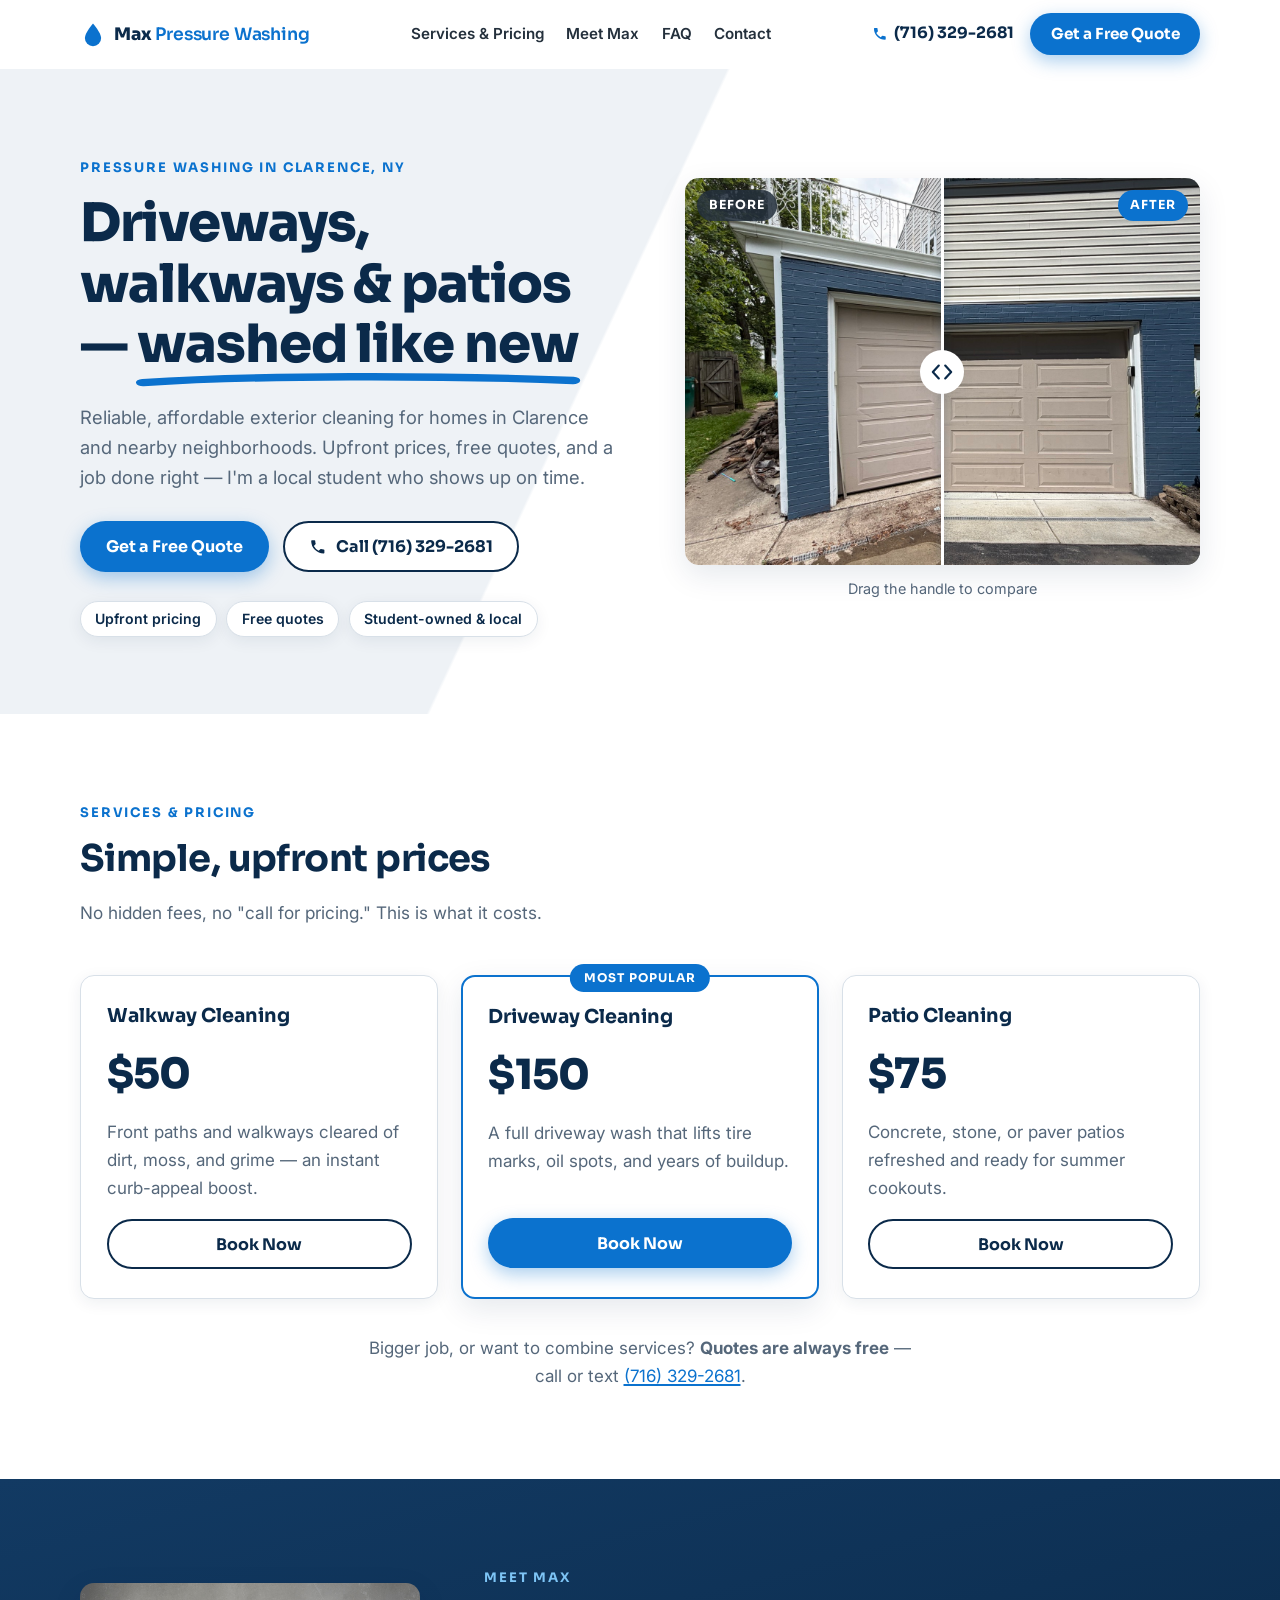
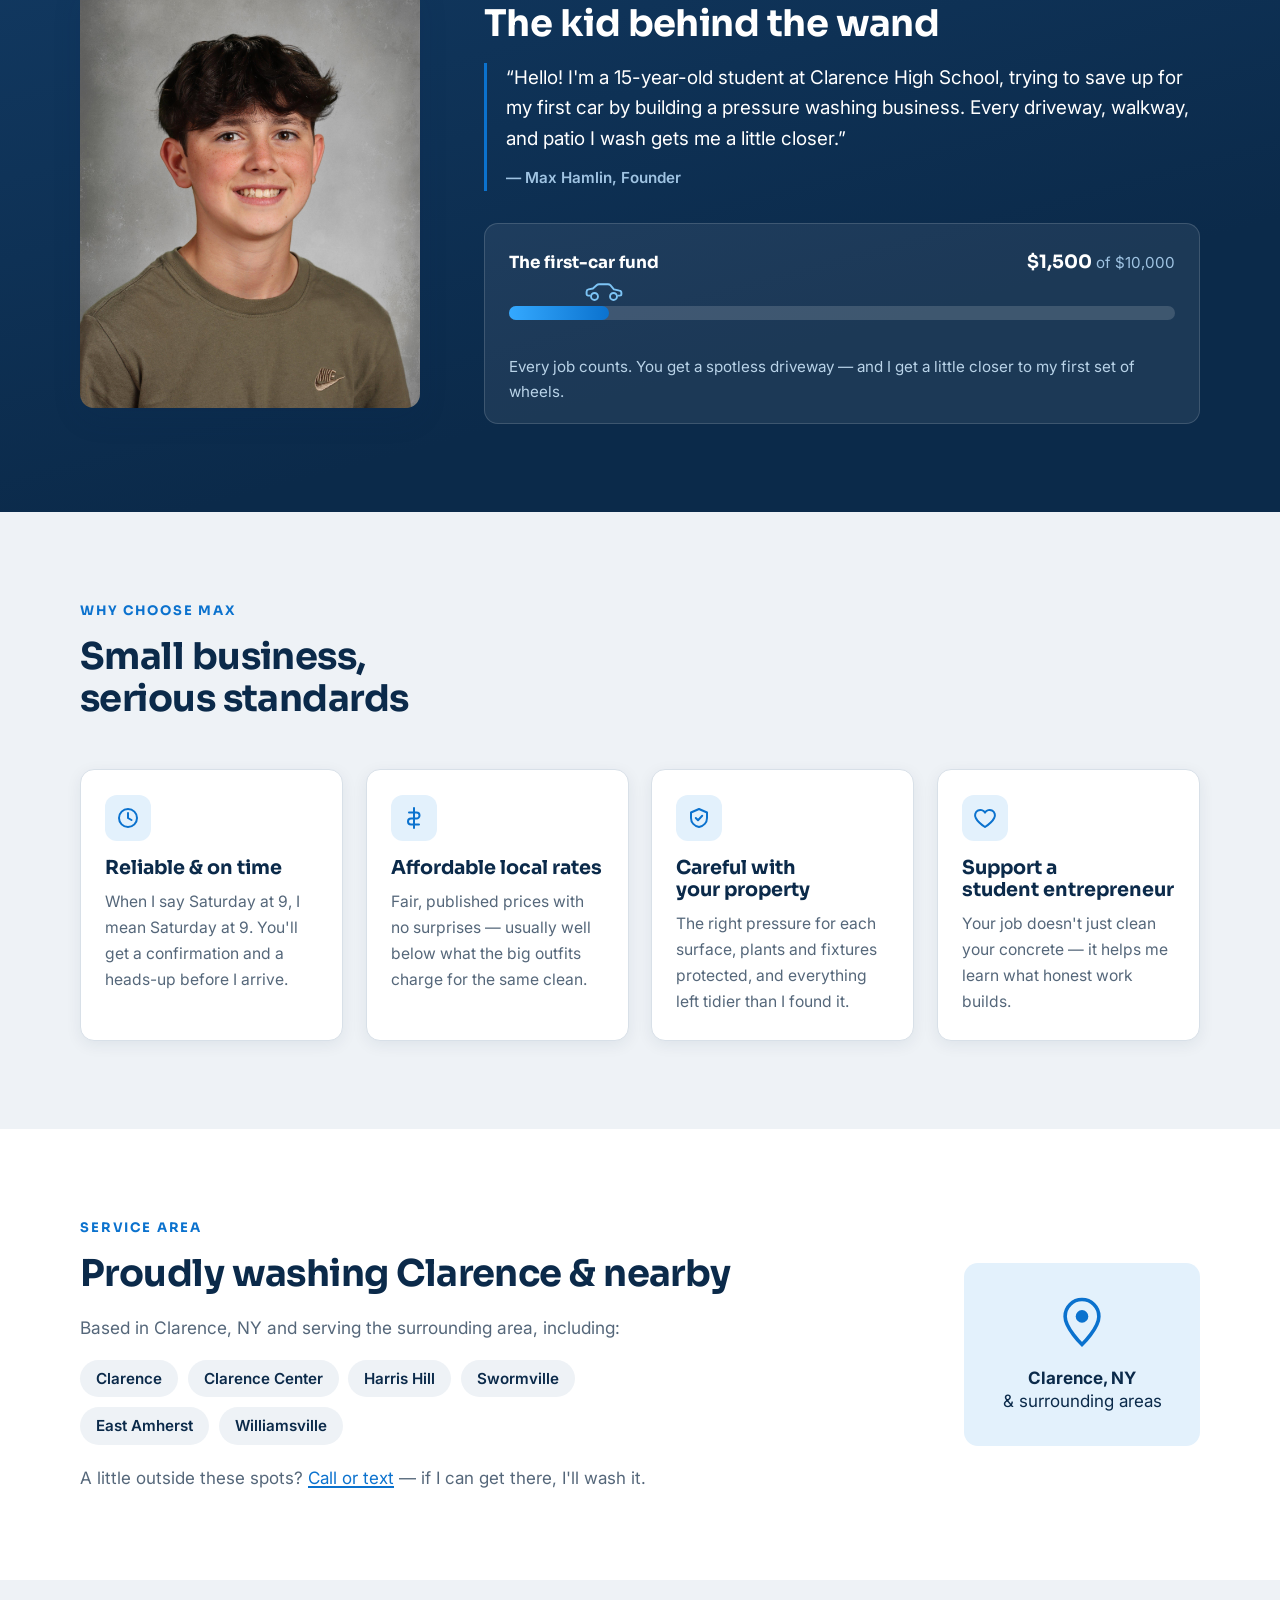
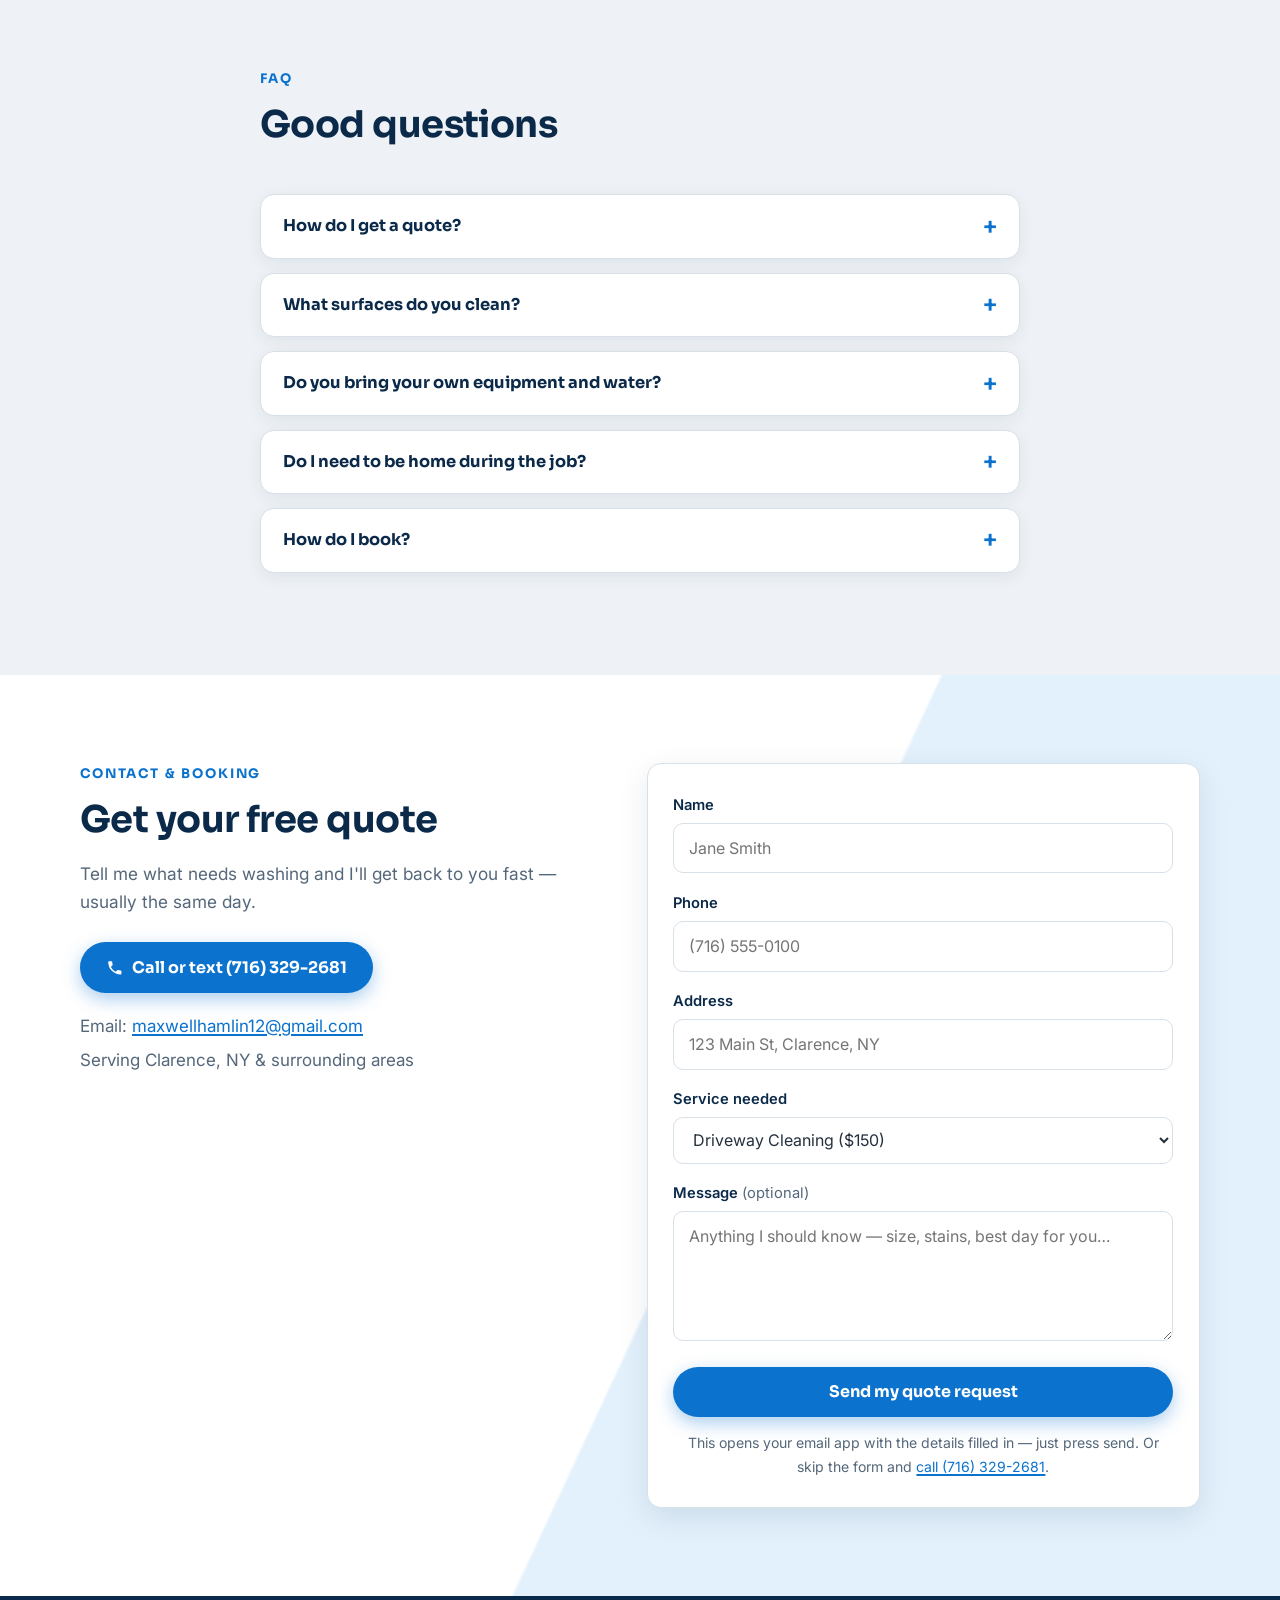
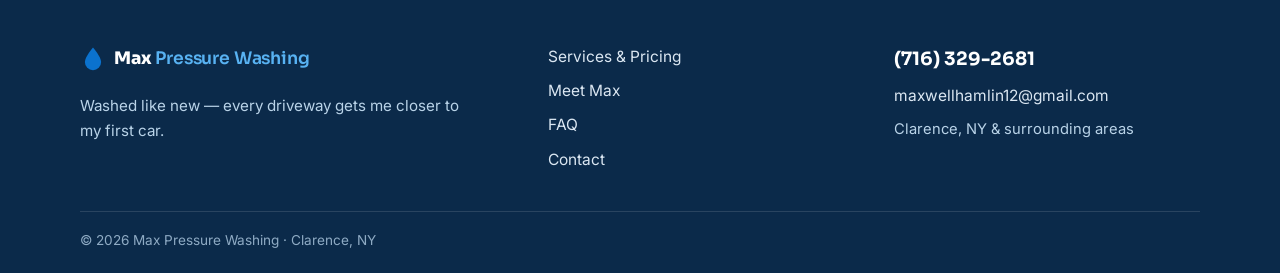
==== commit 8db981ec: "Update age in bio from 14 to 15 Co-Authored-By: Claude Sonnet 5 <noreply@anthropic.com>" ====
--- a/index.html
+++ b/index.html
@@ -18,7 +18,7 @@
   <link rel="preconnect" href="https://fonts.gstatic.com" crossorigin />
   <link href="https://fonts.googleapis.com/css2?family=Sora:wght@600;700;800&family=Inter:wght@400;500;600;700&display=swap" rel="stylesheet" />
 
-  <link rel="stylesheet" href="styles.css" />
+  <link rel="stylesheet" href="styles.css?v=2" />
 
   <!-- Helps Google understand this is a local business -->
   <script type="application/ld+json">
@@ -165,7 +165,7 @@
           <p class="eyebrow eyebrow-light">Meet Max</p>
           <h2>The kid behind the wand</h2>
           <blockquote class="bio">
-            <p>&ldquo;Hello! I'm a 14-year-old student at Clarence High School, trying to save up for my first car by building a pressure washing business. Every driveway, walkway, and patio I wash gets me a little closer.&rdquo;</p>
+            <p>&ldquo;Hello! I'm a 15-year-old student at Clarence High School, trying to save up for my first car by building a pressure washing business. Every driveway, walkway, and patio I wash gets me a little closer.&rdquo;</p>
             <cite>— Max Hamlin, Founder</cite>
           </blockquote>
 
@@ -288,7 +288,7 @@
           <p class="section-sub">Tell me what needs washing and I'll get back to you fast — usually the same day.</p>
 
           <div class="contact-direct">
-            <a class="btn btn-primary" href="tel:+17163292681">
+            <a class="btn btn-primary js-phone-choice" href="tel:+17163292681">
               <svg viewBox="0 0 24 24" aria-hidden="true"><path d="M6.6 10.8a15.7 15.7 0 0 0 6.6 6.6l2.2-2.2a1 1 0 0 1 1-.25 11.4 11.4 0 0 0 3.6.58 1 1 0 0 1 1 1V20a1 1 0 0 1-1 1A17 17 0 0 1 3 4a1 1 0 0 1 1-1h3.5a1 1 0 0 1 1 1 11.4 11.4 0 0 0 .57 3.6 1 1 0 0 1-.25 1Z"/></svg>
               Call or text (716) 329-2681
             </a>
@@ -367,7 +367,20 @@
     <a class="btn btn-navy" href="#contact">Free Quote</a>
   </div>
 
-  <script src="script.js"></script>
+  <!-- Call-or-text choice popup -->
+  <div class="phone-modal" id="phoneModal" hidden>
+    <div class="phone-modal-backdrop" data-phone-close></div>
+    <div class="phone-modal-card" role="dialog" aria-modal="true" aria-labelledby="phoneModalTitle">
+      <button type="button" class="phone-modal-close" data-phone-close aria-label="Close">&times;</button>
+      <p id="phoneModalTitle" class="phone-modal-title">How would you like to reach out?</p>
+      <div class="phone-modal-actions">
+        <a class="phone-modal-btn call" href="tel:+17163292681">Call<span>(716) 329-2681</span></a>
+        <a class="phone-modal-btn text" href="sms:+17163292681">Text<span>(716) 329-2681</span></a>
+      </div>
+    </div>
+  </div>
+
+  <script src="script.js?v=3"></script>
   <script type="module" src="services.js"></script>
 </body>
 </html>
--- a/styles.css
+++ b/styles.css
@@ -878,3 +878,86 @@
 
   .footer-inner { grid-template-columns: 1fr; gap: 1.8rem; }
 }
+
+/* ---------- Call-or-text choice popup ---------- */
+.phone-modal {
+  position: fixed;
+  inset: 0;
+  z-index: 100;
+  display: flex;
+  align-items: center;
+  justify-content: center;
+  padding: 20px;
+}
+.phone-modal[hidden] { display: none; }
+.phone-modal-backdrop {
+  position: absolute;
+  inset: 0;
+  background: rgba(11, 42, 74, 0.55);
+  opacity: 0;
+  transition: opacity 180ms ease;
+}
+.phone-modal.open .phone-modal-backdrop { opacity: 1; }
+.phone-modal-card {
+  position: relative;
+  background: var(--white);
+  color: var(--ink);
+  border-radius: var(--radius);
+  padding: 2rem 1.75rem 1.75rem;
+  max-width: 360px;
+  width: 100%;
+  box-shadow: var(--shadow);
+  transform: scale(0.94) translateY(6px);
+  opacity: 0;
+  transition: transform 180ms ease, opacity 180ms ease;
+}
+.phone-modal.open .phone-modal-card { transform: scale(1) translateY(0); opacity: 1; }
+.phone-modal-close {
+  position: absolute;
+  top: 0.85rem;
+  right: 0.85rem;
+  width: 32px;
+  height: 32px;
+  border-radius: 50%;
+  border: 1px solid var(--line);
+  background: transparent;
+  color: var(--slate);
+  font-size: 1.2rem;
+  line-height: 1;
+  cursor: pointer;
+  display: flex;
+  align-items: center;
+  justify-content: center;
+  transition: background 150ms ease, color 150ms ease;
+}
+.phone-modal-close:hover { background: var(--concrete); color: var(--ink); }
+.phone-modal-title {
+  font-family: var(--font-display);
+  font-weight: 700;
+  font-size: 1.1rem;
+  color: var(--navy);
+  margin: 0 1.5rem 1.25rem 0;
+}
+.phone-modal-actions { display: flex; flex-direction: column; gap: 0.75rem; }
+.phone-modal-btn {
+  display: flex;
+  align-items: center;
+  justify-content: center;
+  gap: 0.5rem;
+  padding: 0.95rem;
+  border-radius: 10px;
+  font-family: var(--font-display);
+  font-weight: 700;
+  font-size: 1rem;
+  text-decoration: none;
+  transition: transform 150ms ease, background 150ms ease, border-color 150ms ease;
+}
+.phone-modal-btn span { font-weight: 500; opacity: 0.85; margin-left: 0.35rem; }
+.phone-modal-btn.call { background: var(--blue); color: var(--white); }
+.phone-modal-btn.call:hover { background: var(--blue-dark); transform: translateY(-1px); }
+.phone-modal-btn.text { background: var(--concrete); color: var(--navy); border: 1px solid var(--line); }
+.phone-modal-btn.text:hover { border-color: var(--blue); transform: translateY(-1px); }
+
+@media (prefers-reduced-motion: reduce) {
+  .phone-modal-backdrop, .phone-modal-card { transition: none; }
+}
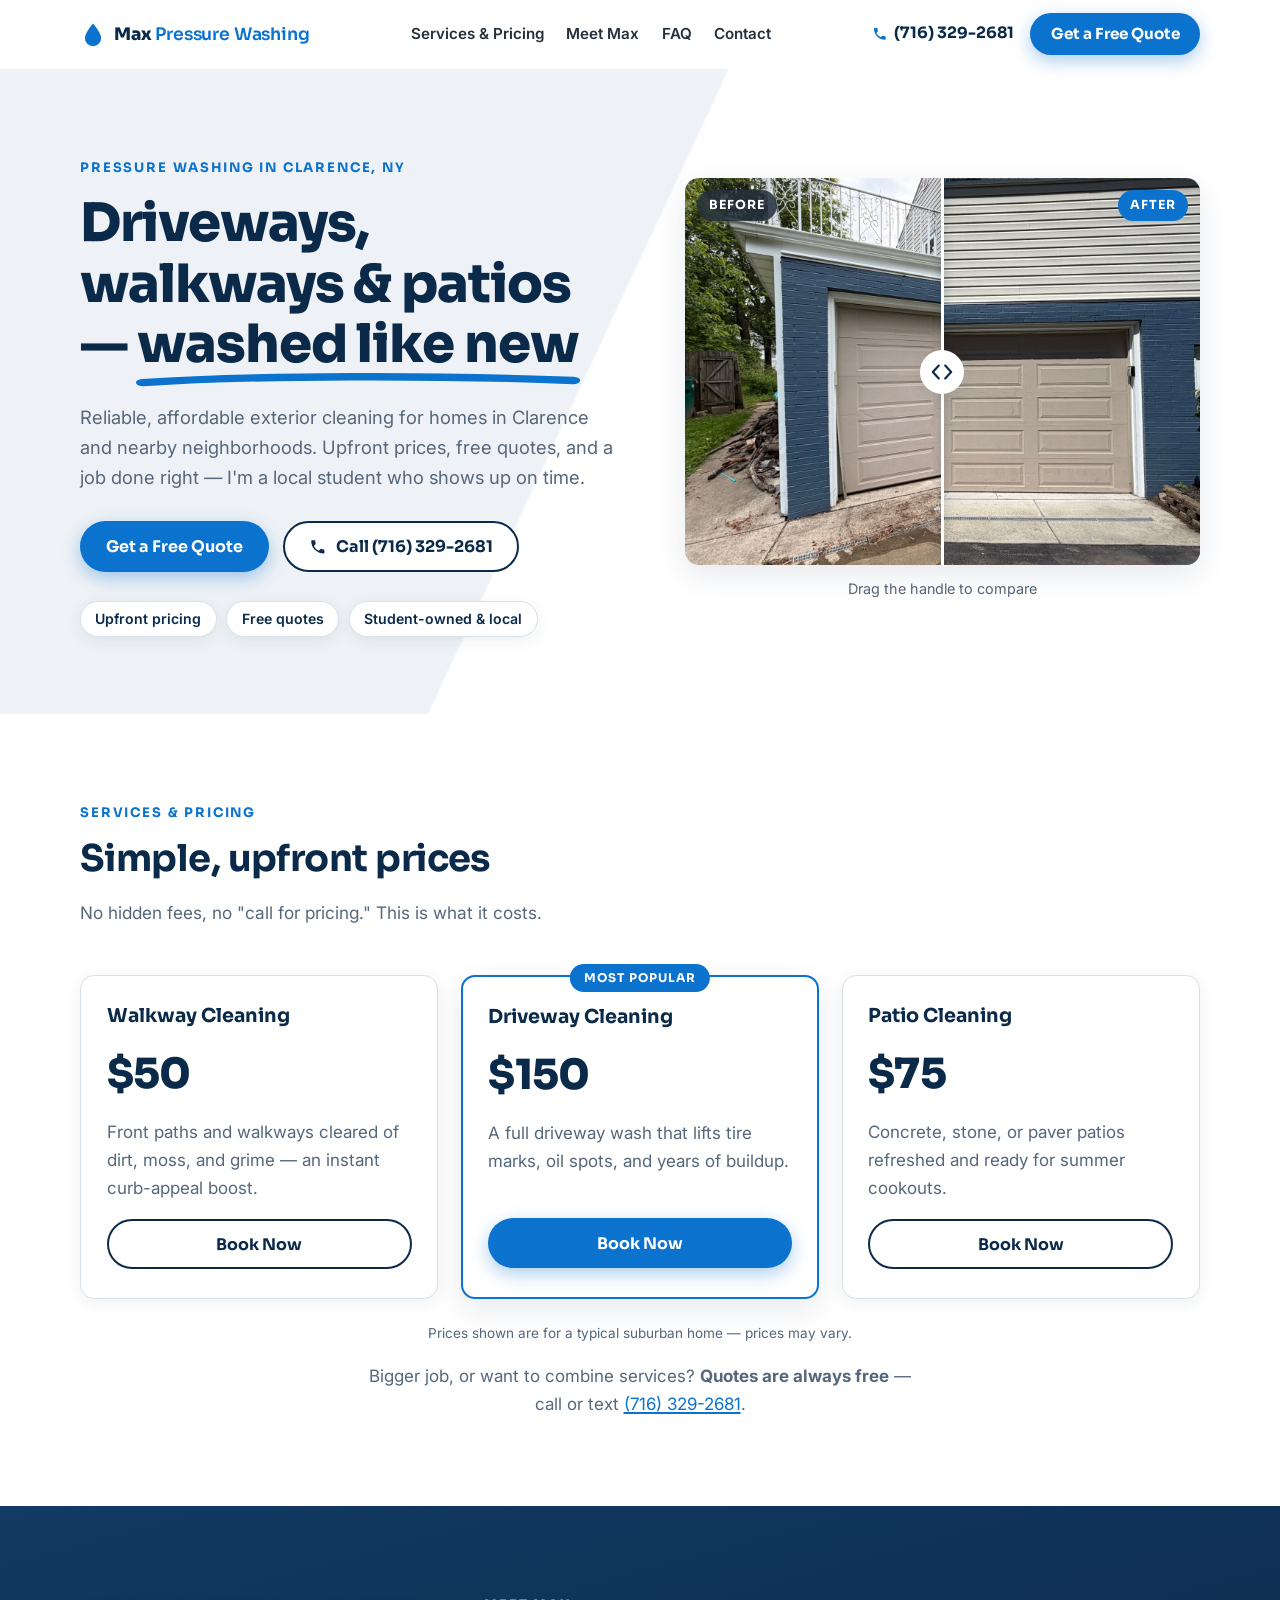
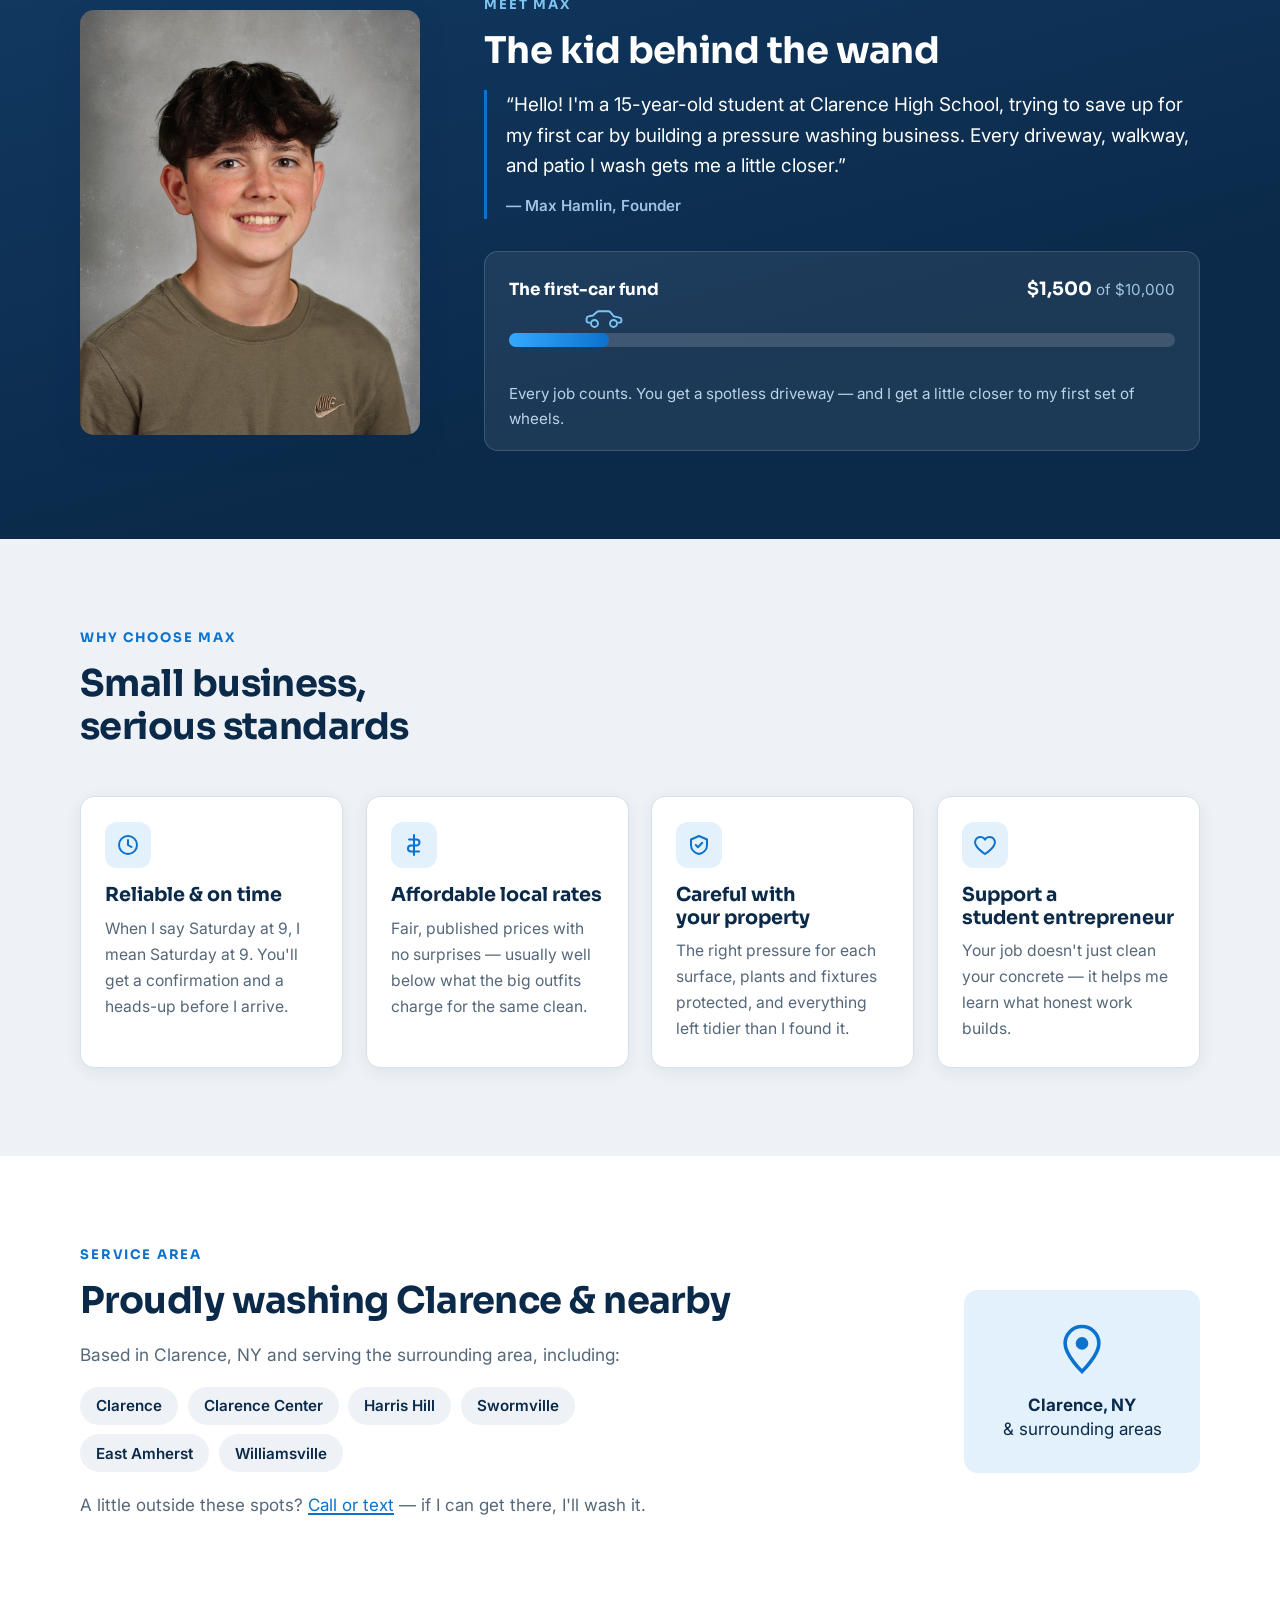
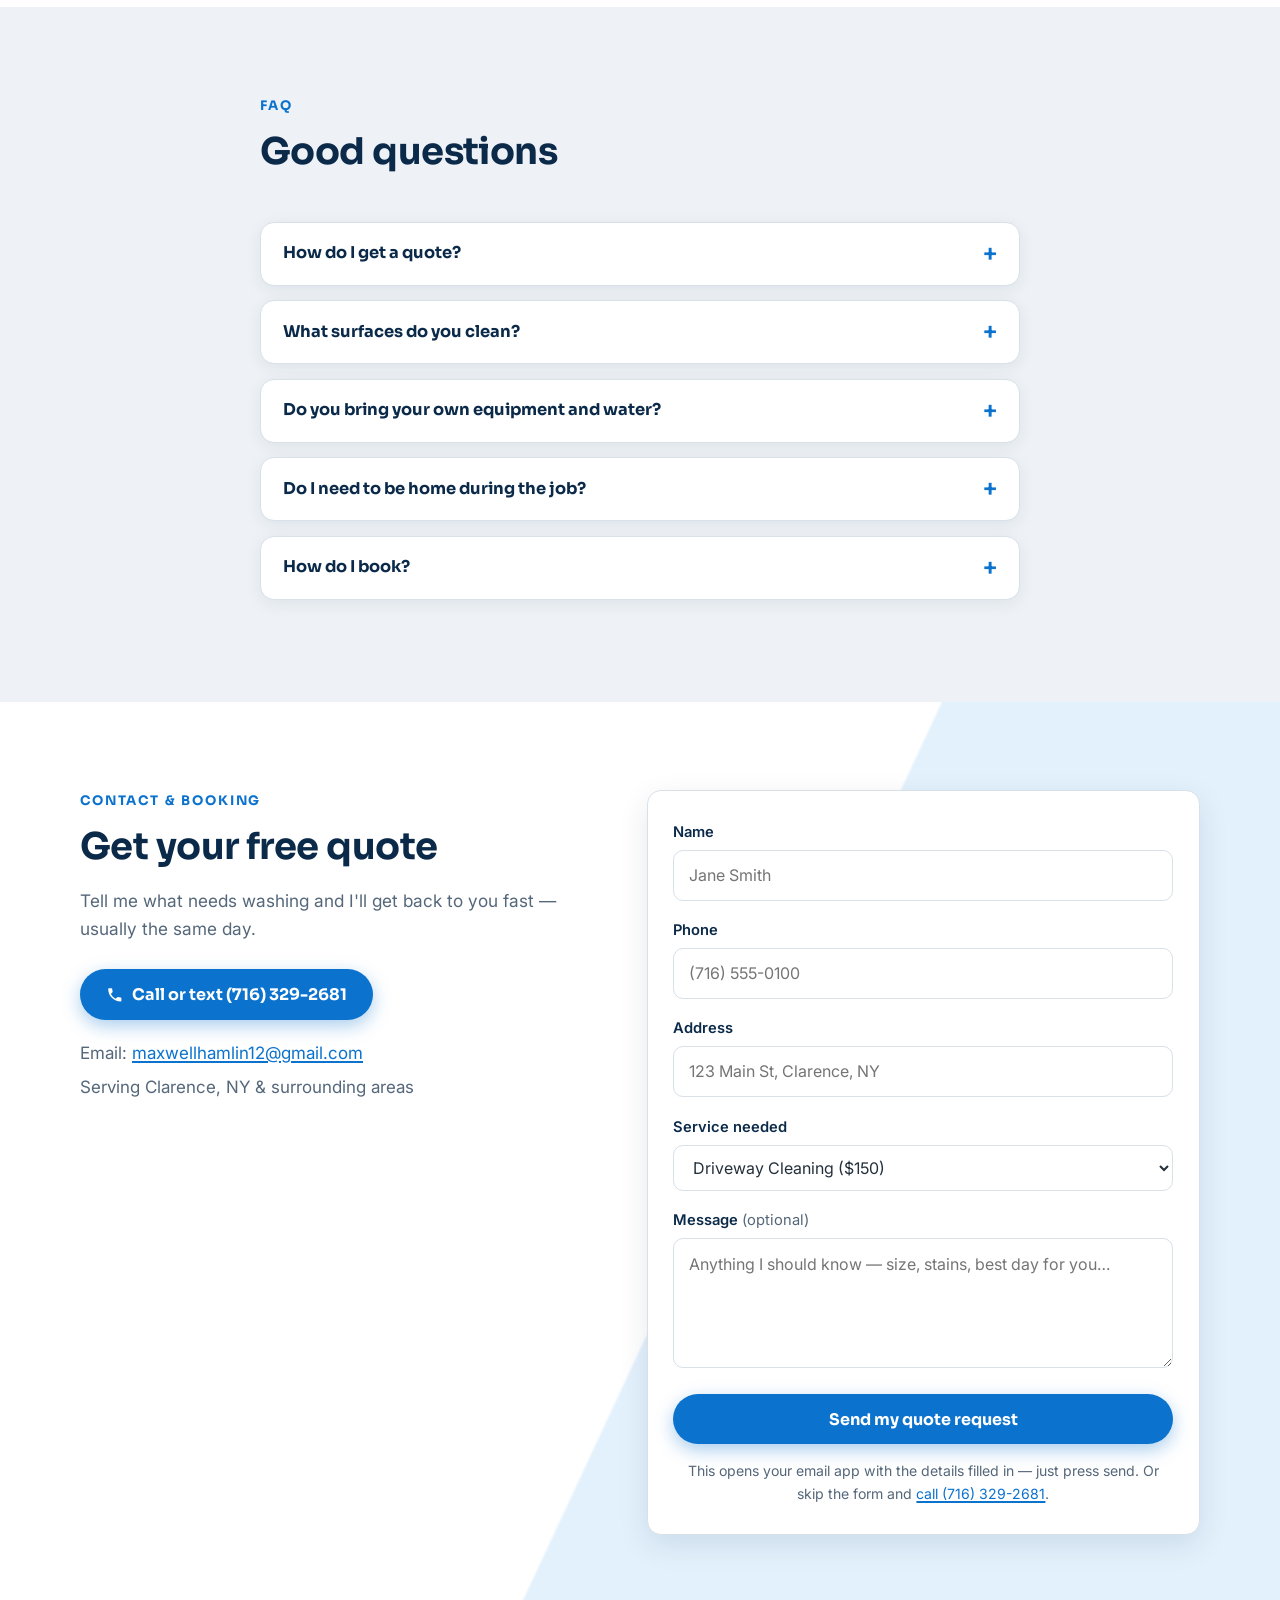
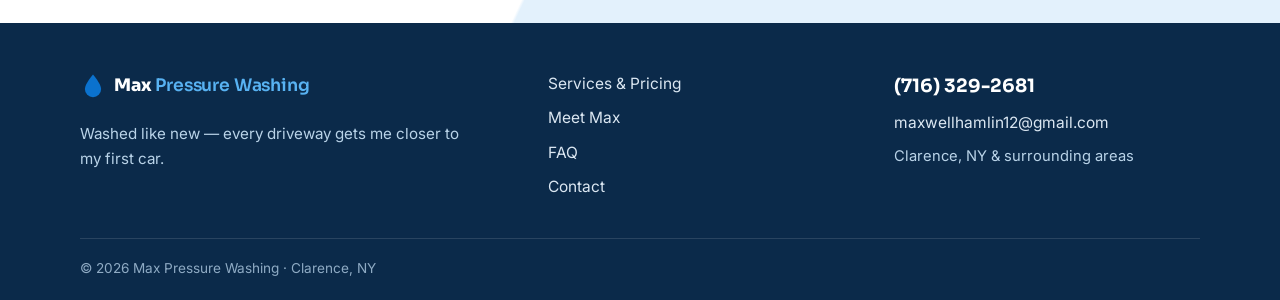
==== commit 926c59a6: "Add pricing disclaimer under Services & Pricing Note that listed prices are for a typical suburban h" ====
--- a/index.html
+++ b/index.html
@@ -150,6 +150,8 @@
           </article>
         </div>
 
+        <p class="pricing-disclaimer reveal">Prices shown are for a typical suburban home — prices may vary.</p>
+
         <p class="pricing-note reveal">Bigger job, or want to combine services? <strong>Quotes are always free</strong> — call or text <a href="tel:+17163292681">(716) 329-2681</a>.</p>
       </div>
     </section>
--- a/styles.css
+++ b/styles.css
@@ -490,9 +490,16 @@
 
 .price-desc { color: var(--slate); flex-grow: 1; }
 
+.pricing-disclaimer {
+  text-align: center;
+  margin: 1.4rem auto 0;
+  color: var(--slate);
+  font-size: 0.85rem;
+}
+
 .pricing-note {
   text-align: center;
-  margin: 2.2rem auto 0;
+  margin: 1.1rem auto 0;
   color: var(--slate);
   max-width: 34rem;
 }
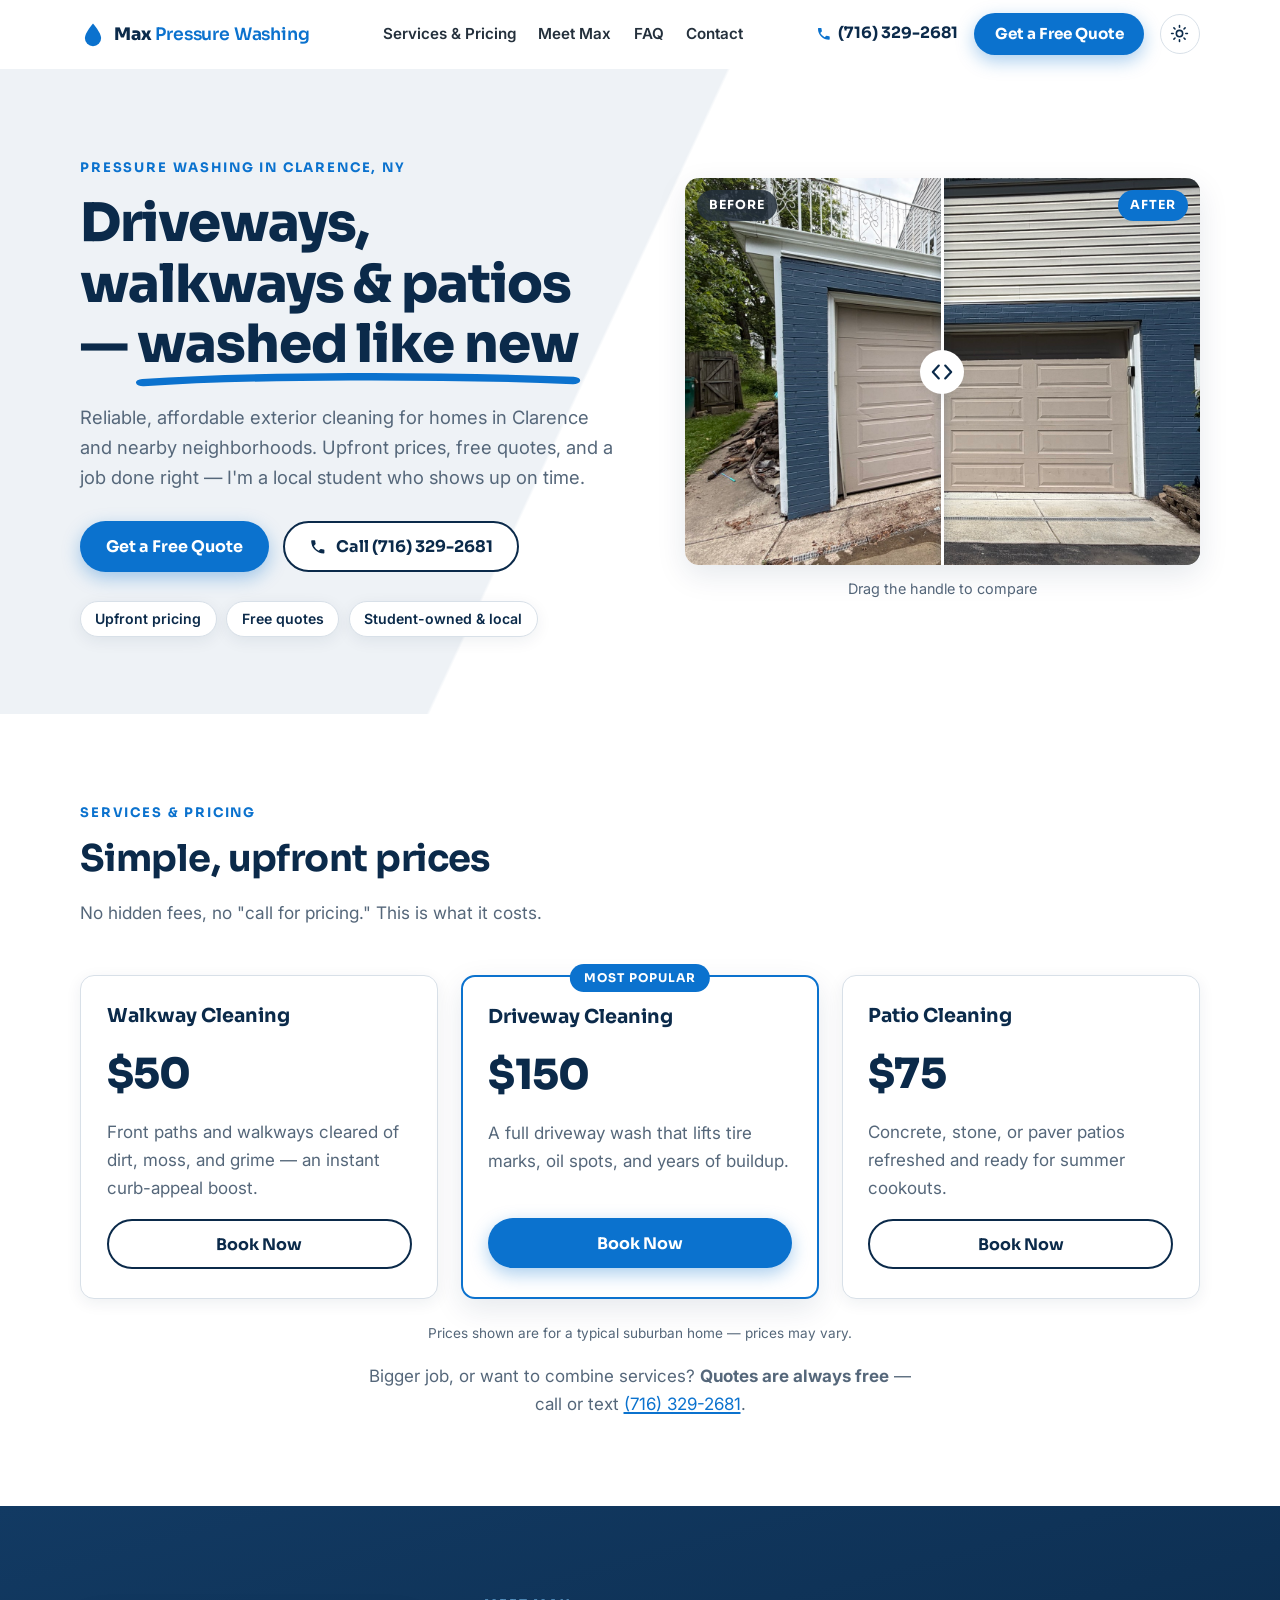
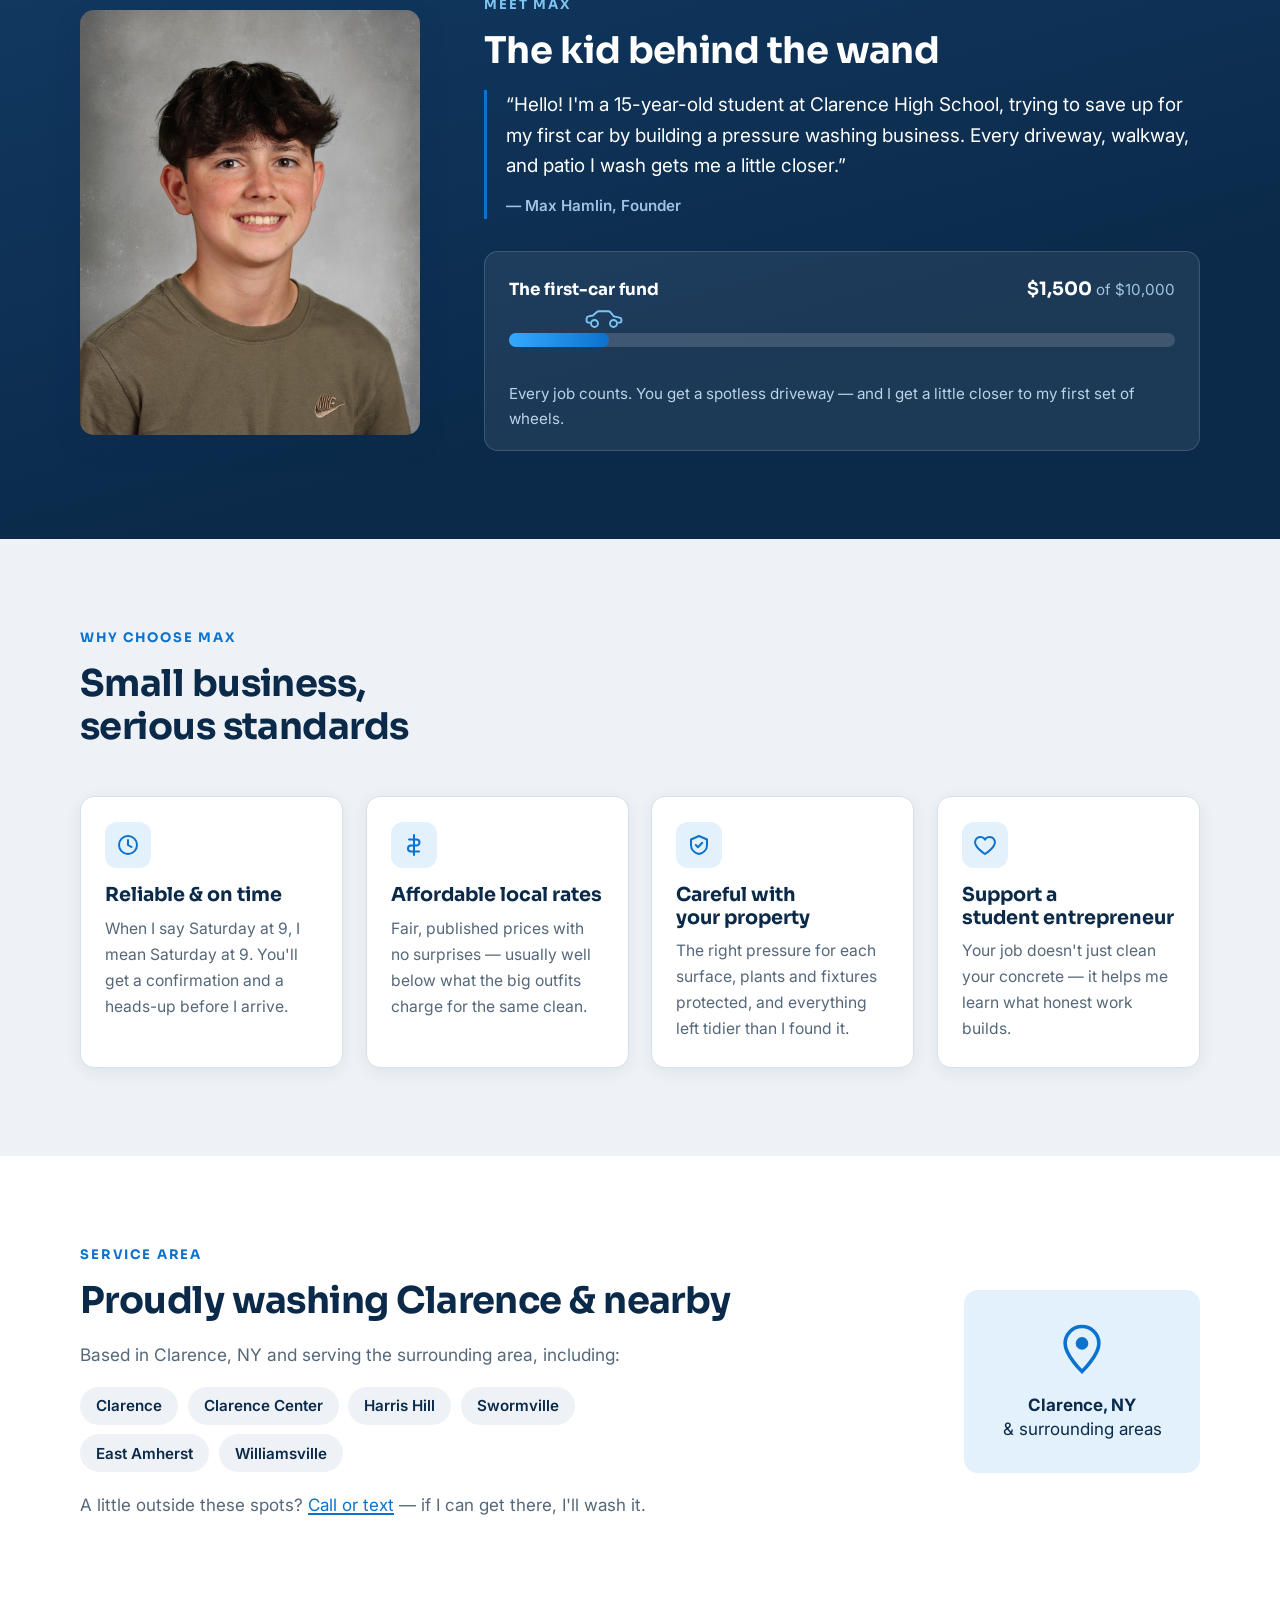
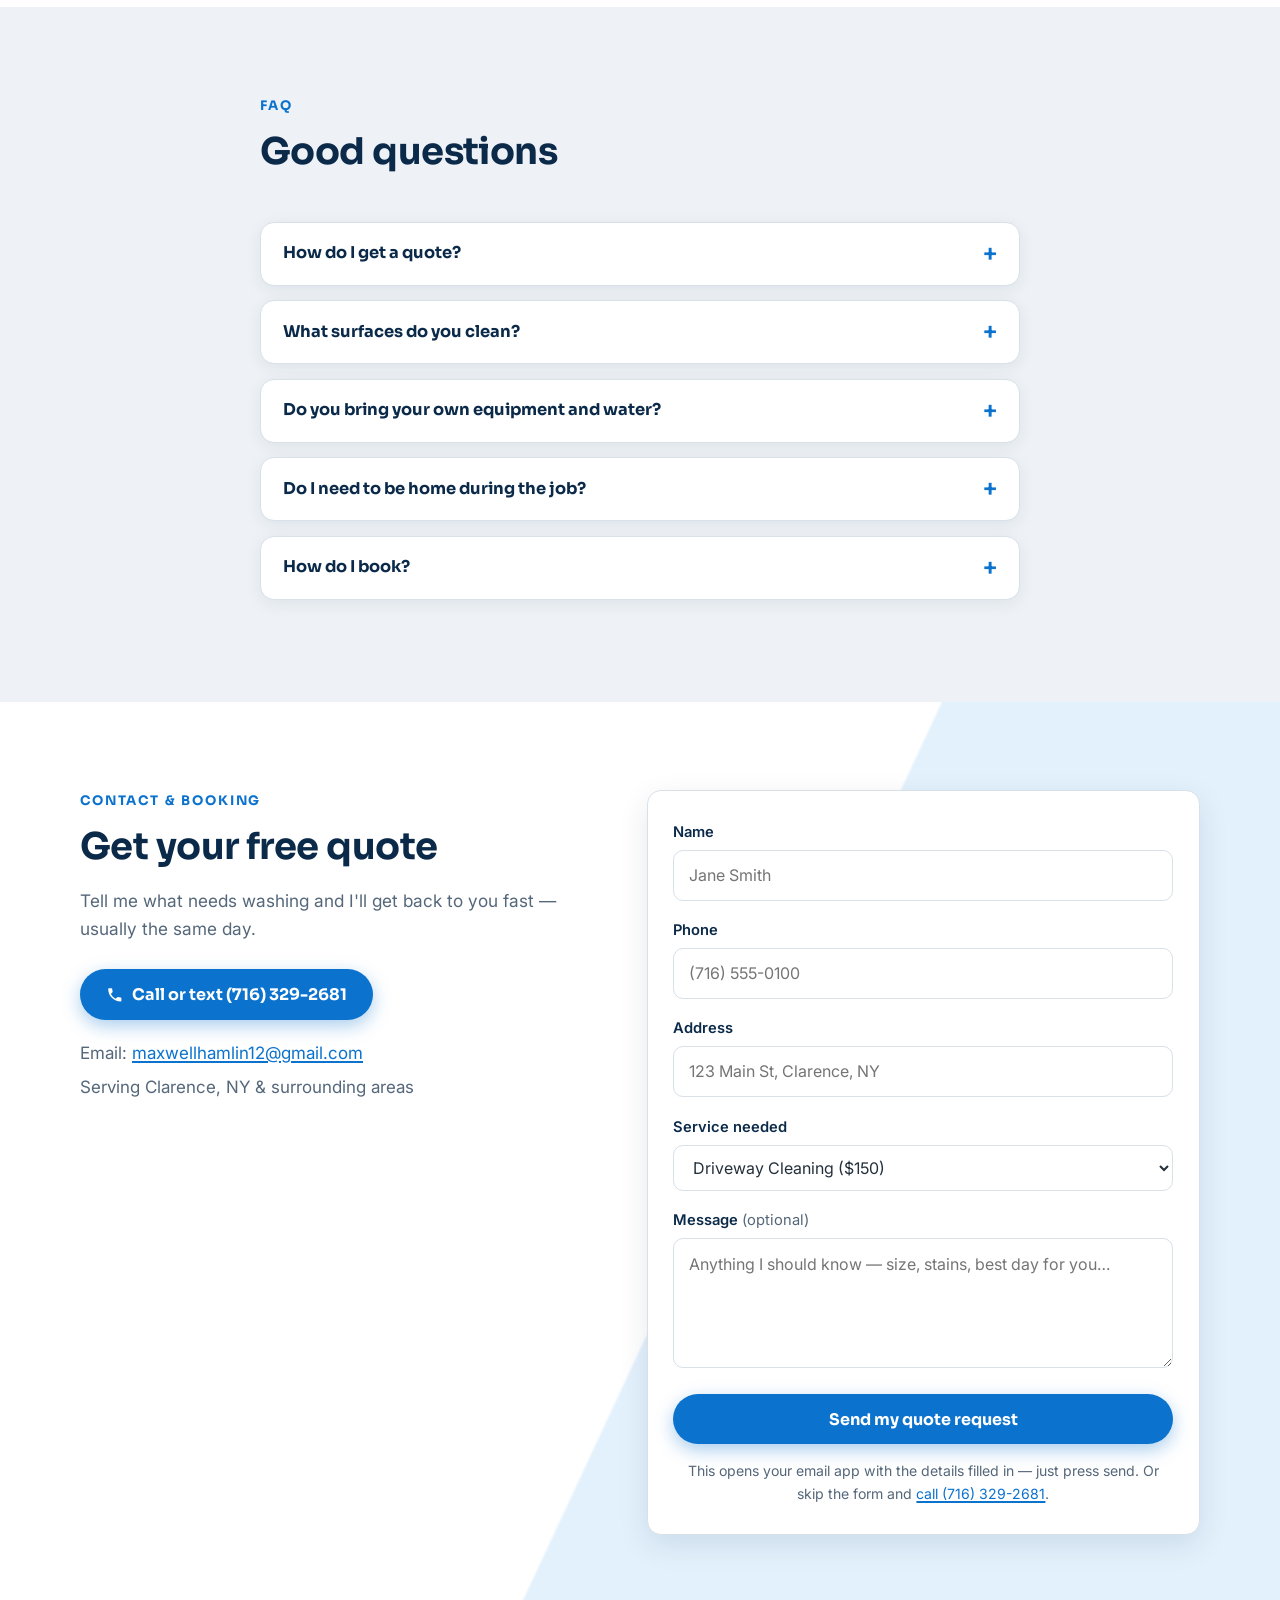
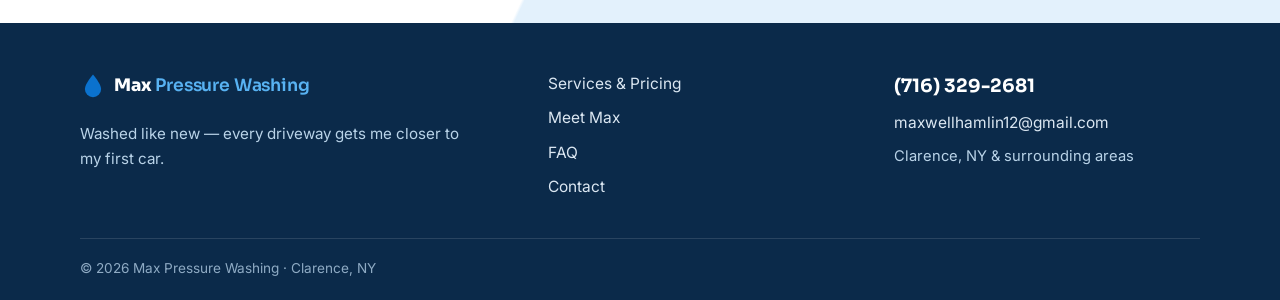
==== commit 60ee760f: "Add night mode toggle - Sun/moon button in the header switches the whole site between   light and a " ====
--- a/index.html
+++ b/index.html
@@ -2,6 +2,12 @@
 <!-- Max Pressure Washing — Clarence, NY -->
 <html lang="en">
 <head>
+  <script>
+    (function () {
+      var saved = localStorage.getItem("mpw-theme");
+      if (saved === "dark") document.documentElement.setAttribute("data-theme", "dark");
+    })();
+  </script>
   <meta charset="UTF-8" />
   <meta name="viewport" content="width=device-width, initial-scale=1.0" />
   <title>Max Pressure Washing — Driveway, Walkway &amp; Patio Cleaning in Clarence, NY</title>
@@ -18,7 +24,7 @@
   <link rel="preconnect" href="https://fonts.gstatic.com" crossorigin />
   <link href="https://fonts.googleapis.com/css2?family=Sora:wght@600;700;800&family=Inter:wght@400;500;600;700&display=swap" rel="stylesheet" />
 
-  <link rel="stylesheet" href="styles.css?v=2" />
+  <link rel="stylesheet" href="styles.css?v=3" />
 
   <!-- Helps Google understand this is a local business -->
   <script type="application/ld+json">
@@ -58,6 +64,15 @@
           (716) 329-2681
         </a>
         <a class="btn btn-primary btn-sm" href="#contact">Get a Free Quote</a>
+        <button class="theme-toggle" id="theme-toggle" type="button" aria-pressed="false" aria-label="Switch to night mode">
+          <svg class="icon-sun" viewBox="0 0 24 24" fill="none" stroke="currentColor" stroke-width="2" stroke-linecap="round" stroke-linejoin="round" aria-hidden="true">
+            <circle cx="12" cy="12" r="4"></circle>
+            <path d="M12 2v2M12 20v2M4.93 4.93l1.41 1.41M17.66 17.66l1.41 1.41M2 12h2M20 12h2M6.34 17.66l-1.41 1.41M19.07 4.93l-1.41 1.41"></path>
+          </svg>
+          <svg class="icon-moon" viewBox="0 0 24 24" fill="currentColor" aria-hidden="true">
+            <path d="M21 12.79A9 9 0 1 1 11.21 3 7 7 0 0 0 21 12.79z"></path>
+          </svg>
+        </button>
         <button class="nav-toggle" id="nav-toggle" aria-expanded="false" aria-controls="main-nav" aria-label="Open menu">
           <span></span><span></span><span></span>
         </button>
@@ -382,7 +397,7 @@
     </div>
   </div>
 
-  <script src="script.js?v=3"></script>
+  <script src="script.js?v=4"></script>
   <script type="module" src="services.js"></script>
 </body>
 </html>
--- a/styles.css
+++ b/styles.css
@@ -16,6 +16,9 @@
   --sky: #e3f1fc;           /* pale blue tint */
   --line: #d8e0e8;
 
+  --surface: var(--white);  /* card/panel/header backgrounds */
+  --heading: var(--navy);   /* headings & navy-on-light text */
+
   --font-display: "Sora", system-ui, sans-serif;
   --font-body: "Inter", system-ui, sans-serif;
 
@@ -23,6 +26,26 @@
   --shadow: 0 10px 30px rgba(11, 42, 74, 0.10);
   --shadow-soft: 0 4px 16px rgba(11, 42, 74, 0.07);
   --header-h: 68px;
+
+  color-scheme: light;
+}
+
+/* ---------- Night mode ---------- */
+:root[data-theme="dark"] {
+  --concrete: #16233a;
+  --concrete-deep: #1c2c46;
+  --ink: #dbe6f2;
+  --slate: #93a9c2;
+  --sky: #16283f;
+  --line: #26374f;
+
+  --surface: #101b2c;
+  --heading: #eaf2fb;
+
+  --shadow: 0 10px 30px rgba(0, 0, 0, 0.45);
+  --shadow-soft: 0 4px 16px rgba(0, 0, 0, 0.35);
+
+  color-scheme: dark;
 }
 
 /* ---------- Reset & base ---------- */
@@ -36,7 +59,8 @@
   font-size: 1.0625rem;
   line-height: 1.65;
   color: var(--ink);
-  background: var(--white);
+  background: var(--surface);
+  transition: background-color 200ms ease, color 200ms ease;
   -webkit-font-smoothing: antialiased;
 }
 
@@ -44,7 +68,7 @@
 
 h1, h2, h3 {
   font-family: var(--font-display);
-  color: var(--navy);
+  color: var(--heading);
   line-height: 1.15;
   margin: 0 0 0.5em;
   text-wrap: balance;
@@ -101,11 +125,11 @@
 .btn-primary:hover { background: var(--blue-dark); color: var(--white); }
 
 .btn-outline {
-  background: var(--white);
-  color: var(--navy);
-  border-color: var(--navy);
-}
-.btn-outline:hover { background: var(--navy); color: var(--white); }
+  background: var(--surface);
+  color: var(--heading);
+  border-color: var(--heading);
+}
+.btn-outline:hover { background: var(--heading); color: var(--surface); }
 
 .btn-navy { background: var(--navy); color: var(--white); }
 .btn-navy:hover { background: var(--navy-2); color: var(--white); }
@@ -121,8 +145,9 @@
   background: rgba(255, 255, 255, 0.92);
   backdrop-filter: blur(10px);
   border-bottom: 1px solid transparent;
-  transition: border-color 200ms ease, box-shadow 200ms ease;
-}
+  transition: border-color 200ms ease, box-shadow 200ms ease, background-color 200ms ease;
+}
+:root[data-theme="dark"] .site-header { background: rgba(16, 27, 44, 0.88); }
 .site-header.scrolled {
   border-bottom-color: var(--line);
   box-shadow: var(--shadow-soft);
@@ -140,7 +165,7 @@
   align-items: center;
   gap: 0.5rem;
   text-decoration: none;
-  color: var(--navy);
+  color: var(--heading);
 }
 .brand-drop { width: 26px; height: 26px; fill: var(--blue); flex-shrink: 0; }
 .brand-name {
@@ -170,7 +195,7 @@
   font-family: var(--font-display);
   font-weight: 700;
   font-size: 0.98rem;
-  color: var(--navy);
+  color: var(--heading);
   text-decoration: none;
   white-space: nowrap;
 }
@@ -193,18 +218,39 @@
   display: block;
   height: 2.5px;
   border-radius: 2px;
-  background: var(--navy);
+  background: var(--heading);
   transition: transform 200ms ease, opacity 200ms ease;
 }
 .nav-toggle[aria-expanded="true"] span:nth-child(1) { transform: translateY(7.5px) rotate(45deg); }
 .nav-toggle[aria-expanded="true"] span:nth-child(2) { opacity: 0; }
 .nav-toggle[aria-expanded="true"] span:nth-child(3) { transform: translateY(-7.5px) rotate(-45deg); }
+
+/* ---------- Night mode toggle ---------- */
+.theme-toggle {
+  display: inline-flex;
+  align-items: center;
+  justify-content: center;
+  width: 40px;
+  height: 40px;
+  border-radius: 50%;
+  border: 1px solid var(--line);
+  background: var(--surface);
+  color: var(--heading);
+  cursor: pointer;
+  flex-shrink: 0;
+  transition: background-color 150ms ease, border-color 150ms ease, transform 150ms ease;
+}
+.theme-toggle:hover { border-color: var(--blue); transform: translateY(-1px); }
+.theme-toggle svg { width: 19px; height: 19px; }
+.theme-toggle .icon-moon { display: none; }
+:root[data-theme="dark"] .theme-toggle .icon-sun { display: none; }
+:root[data-theme="dark"] .theme-toggle .icon-moon { display: block; }
 
 /* ---------- Hero ---------- */
 .hero {
   /* the diagonal "clean edge" — gray grime giving way to white */
   background:
-    linear-gradient(115deg, var(--concrete) 0%, var(--concrete) 46%, var(--white) 46.2%);
+    linear-gradient(115deg, var(--concrete) 0%, var(--concrete) 46%, var(--surface) 46.2%);
   padding: clamp(3rem, 7vw, 5.5rem) 0 clamp(3rem, 6vw, 5rem);
   overflow: hidden;
 }
@@ -247,8 +293,8 @@
 .trust-chips li {
   font-size: 0.88rem;
   font-weight: 600;
-  color: var(--navy);
-  background: var(--white);
+  color: var(--heading);
+  background: var(--surface);
   border: 1px solid var(--line);
   border-radius: 999px;
   padding: 0.35rem 0.9rem;
@@ -448,7 +494,7 @@
 .price-card {
   display: flex;
   flex-direction: column;
-  background: var(--white);
+  background: var(--surface);
   border: 1px solid var(--line);
   border-radius: var(--radius);
   padding: 1.8rem 1.6rem;
@@ -484,7 +530,7 @@
   font-family: var(--font-display);
   font-size: 2.6rem;
   font-weight: 800;
-  color: var(--navy);
+  color: var(--heading);
   letter-spacing: -0.02em;
 }
 
@@ -603,7 +649,7 @@
   gap: 1.4rem;
 }
 .why-card {
-  background: var(--white);
+  background: var(--surface);
   border: 1px solid var(--line);
   border-radius: var(--radius);
   padding: 1.6rem 1.5rem;
@@ -642,7 +688,7 @@
 .area-list li {
   font-weight: 600;
   font-size: 0.95rem;
-  color: var(--navy);
+  color: var(--heading);
   background: var(--concrete);
   border-radius: 999px;
   padding: 0.4rem 1rem;
@@ -651,7 +697,7 @@
 
 .area-badge {
   text-align: center;
-  color: var(--navy);
+  color: var(--heading);
   background: var(--sky);
   border-radius: var(--radius);
   padding: 2rem 2.4rem;
@@ -661,7 +707,7 @@
 
 /* ---------- FAQ ---------- */
 .faq-list details {
-  background: var(--white);
+  background: var(--surface);
   border: 1px solid var(--line);
   border-radius: var(--radius);
   padding: 0 1.4rem;
@@ -672,7 +718,7 @@
   font-family: var(--font-display);
   font-weight: 700;
   font-size: 1.02rem;
-  color: var(--navy);
+  color: var(--heading);
   padding: 1.1rem 0;
   cursor: pointer;
   list-style: none;
@@ -697,7 +743,7 @@
 /* ---------- Contact ---------- */
 .section-contact {
   background:
-    linear-gradient(115deg, var(--white) 0%, var(--white) 55%, var(--sky) 55.2%);
+    linear-gradient(115deg, var(--surface) 0%, var(--surface) 55%, var(--sky) 55.2%);
 }
 
 .contact-inner {
@@ -712,7 +758,7 @@
 .contact-line { margin: 0 0 0.4rem; color: var(--slate); }
 
 .contact-form {
-  background: var(--white);
+  background: var(--surface);
   border: 1px solid var(--line);
   border-radius: var(--radius);
   padding: 1.8rem 1.6rem;
@@ -724,7 +770,7 @@
   display: block;
   font-weight: 600;
   font-size: 0.92rem;
-  color: var(--navy);
+  color: var(--heading);
   margin-bottom: 0.35rem;
 }
 .form-row .optional { font-weight: 400; color: var(--slate); }
@@ -736,7 +782,7 @@
   font: inherit;
   font-size: 1rem;
   color: var(--ink);
-  background: var(--white);
+  background: var(--surface);
   border: 1.5px solid var(--line);
   border-radius: 10px;
   padding: 0.7rem 0.9rem;
@@ -817,6 +863,7 @@
   border-top: 1px solid var(--line);
   box-shadow: 0 -6px 20px rgba(11, 42, 74, 0.12);
 }
+:root[data-theme="dark"] .call-bar { background: rgba(16, 27, 44, 0.92); }
 .call-bar .btn { flex: 1; padding: 0.75rem 1rem; }
 
 /* ---------- Scroll reveal ----------
@@ -839,11 +886,11 @@
 /* ---------- Responsive ---------- */
 @media (max-width: 960px) {
   .hero-inner { grid-template-columns: 1fr; }
-  .hero { background: linear-gradient(165deg, var(--concrete) 0%, var(--concrete) 40%, var(--white) 40.3%); }
+  .hero { background: linear-gradient(165deg, var(--concrete) 0%, var(--concrete) 40%, var(--surface) 40.3%); }
   .meet-inner { grid-template-columns: 1fr; }
   .meet-photo { max-width: 300px; justify-self: center; }
   .contact-inner { grid-template-columns: 1fr; }
-  .section-contact { background: var(--white); }
+  .section-contact { background: var(--surface); }
   .footer-inner { grid-template-columns: 1fr 1fr; }
 }
 
@@ -855,7 +902,7 @@
     right: 0;
     flex-direction: column;
     gap: 0;
-    background: var(--white);
+    background: var(--surface);
     border-bottom: 1px solid var(--line);
     box-shadow: var(--shadow);
     padding: 0.5rem 1.25rem 1rem;
@@ -907,7 +954,7 @@
 .phone-modal.open .phone-modal-backdrop { opacity: 1; }
 .phone-modal-card {
   position: relative;
-  background: var(--white);
+  background: var(--surface);
   color: var(--ink);
   border-radius: var(--radius);
   padding: 2rem 1.75rem 1.75rem;
@@ -942,7 +989,7 @@
   font-family: var(--font-display);
   font-weight: 700;
   font-size: 1.1rem;
-  color: var(--navy);
+  color: var(--heading);
   margin: 0 1.5rem 1.25rem 0;
 }
 .phone-modal-actions { display: flex; flex-direction: column; gap: 0.75rem; }
@@ -962,7 +1009,7 @@
 .phone-modal-btn span { font-weight: 500; opacity: 0.85; margin-left: 0.35rem; }
 .phone-modal-btn.call { background: var(--blue); color: var(--white); }
 .phone-modal-btn.call:hover { background: var(--blue-dark); transform: translateY(-1px); }
-.phone-modal-btn.text { background: var(--concrete); color: var(--navy); border: 1px solid var(--line); }
+.phone-modal-btn.text { background: var(--concrete); color: var(--heading); border: 1px solid var(--line); }
 .phone-modal-btn.text:hover { border-color: var(--blue); transform: translateY(-1px); }
 
 @media (prefers-reduced-motion: reduce) {
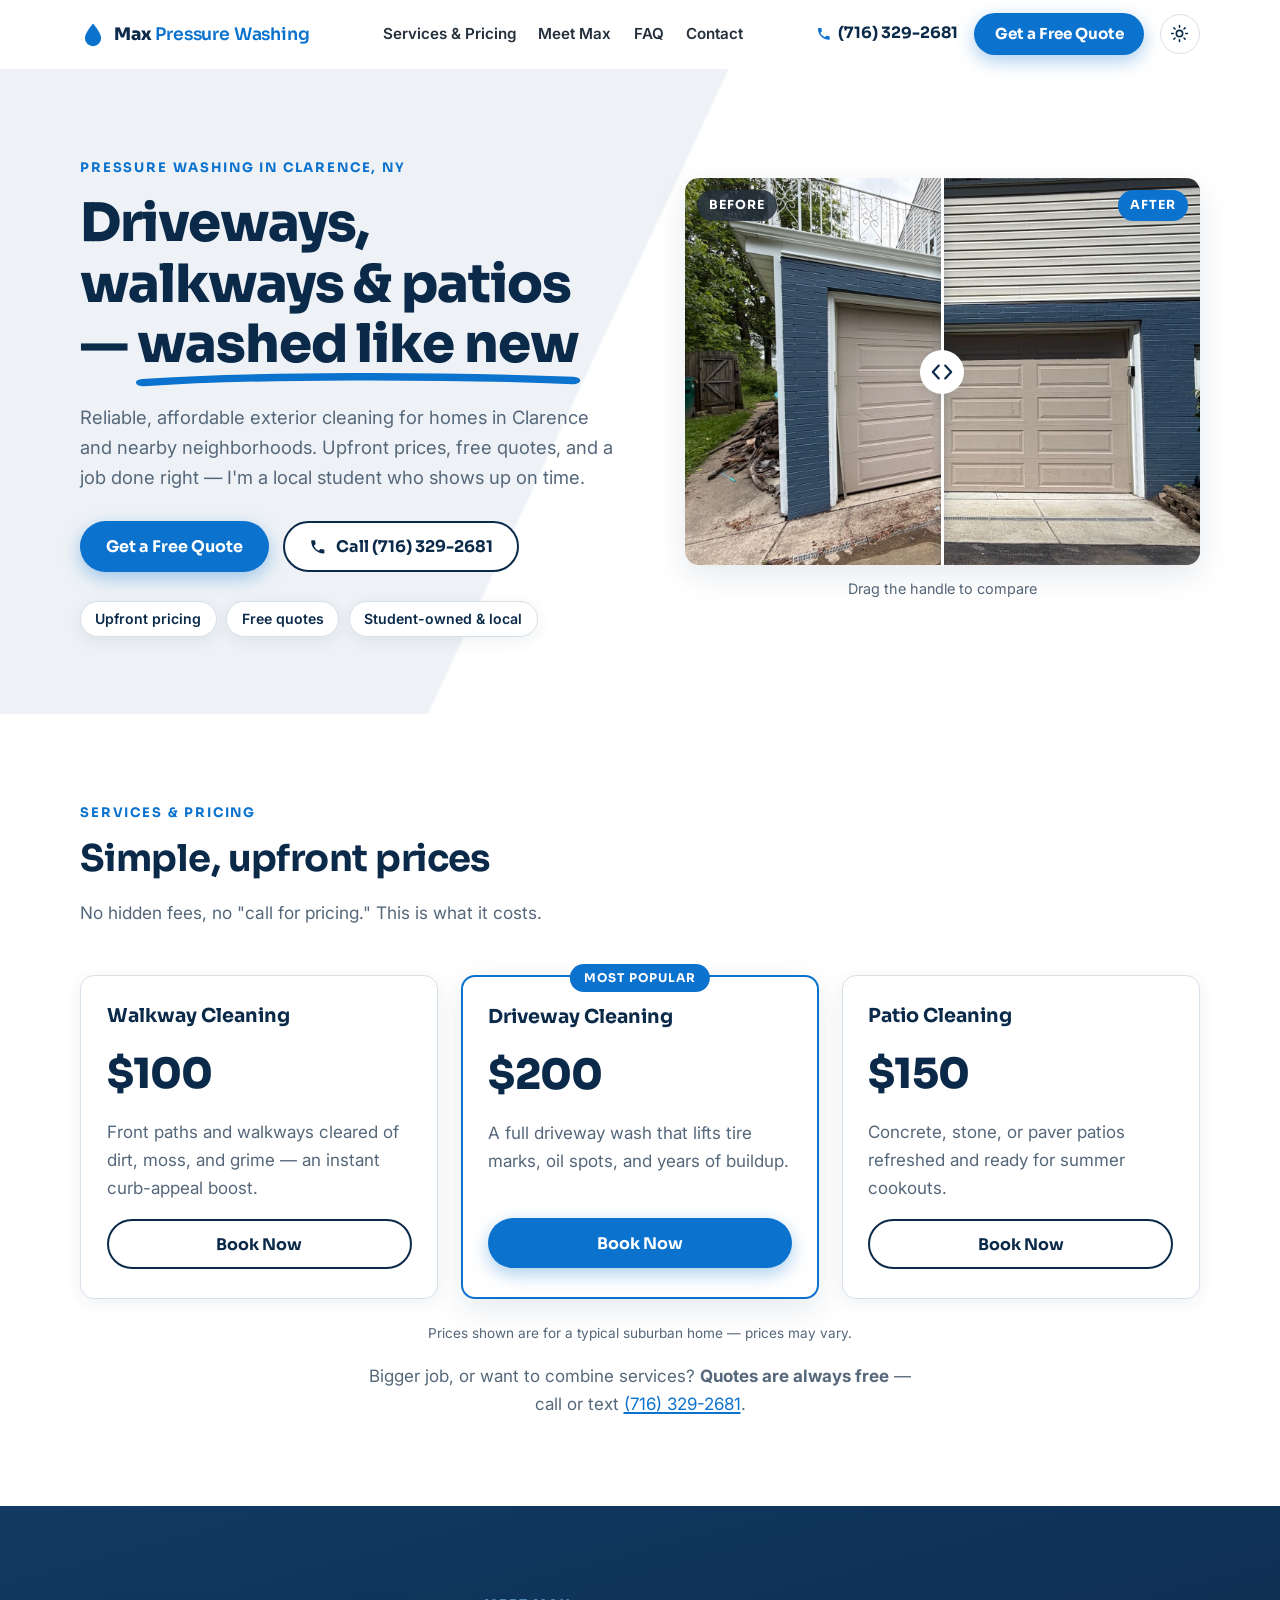
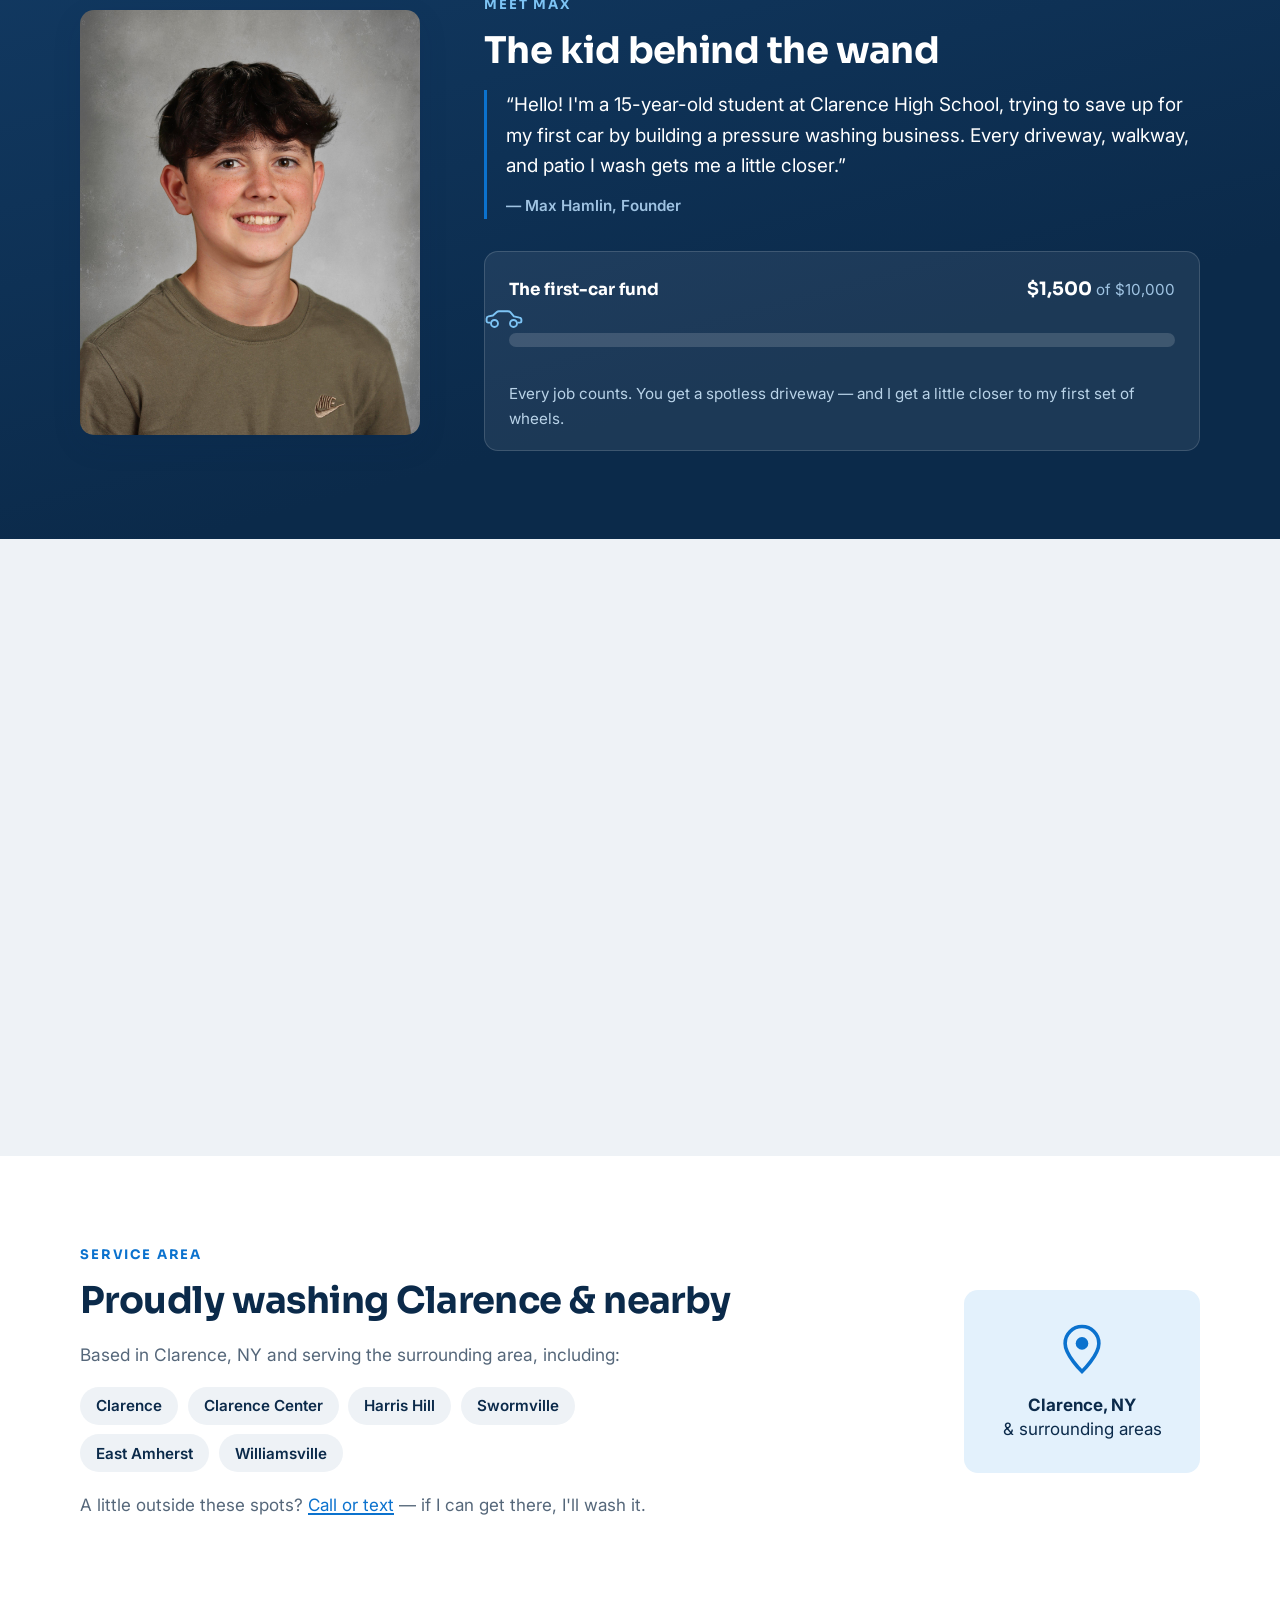
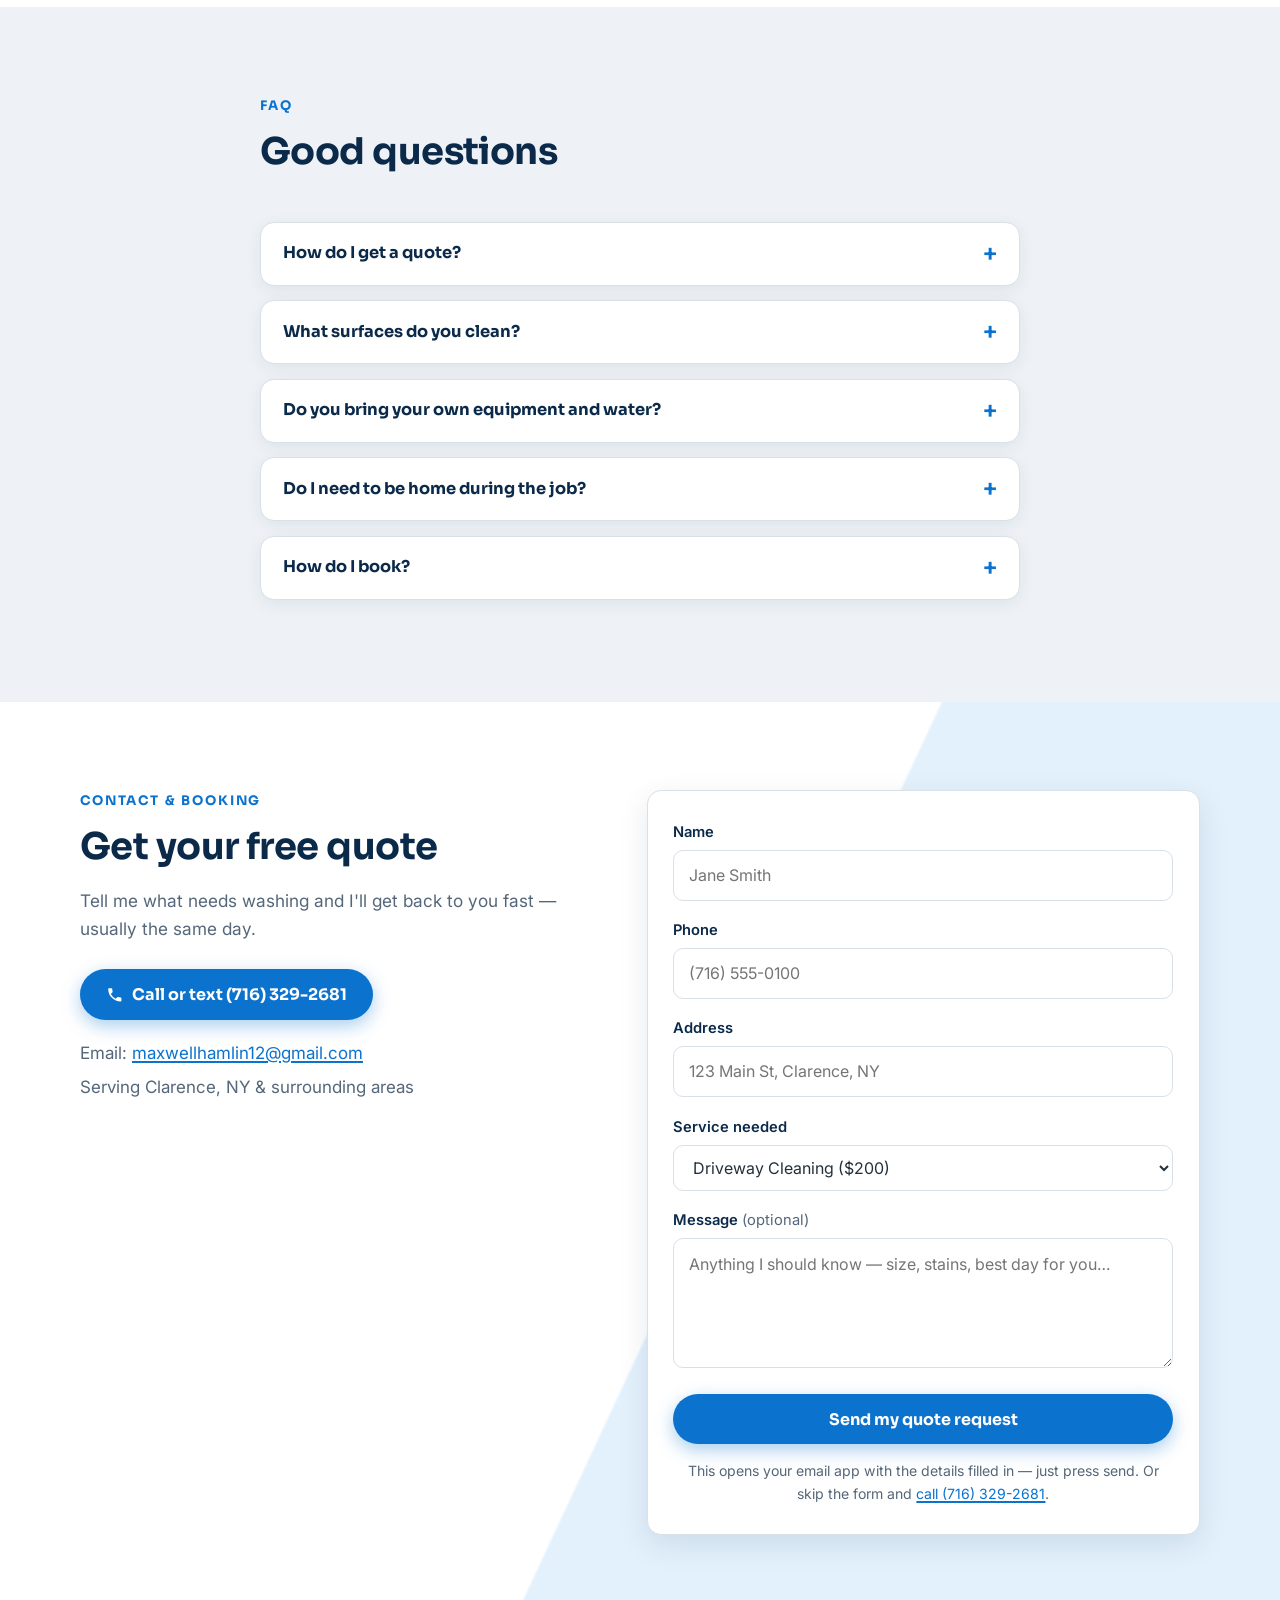
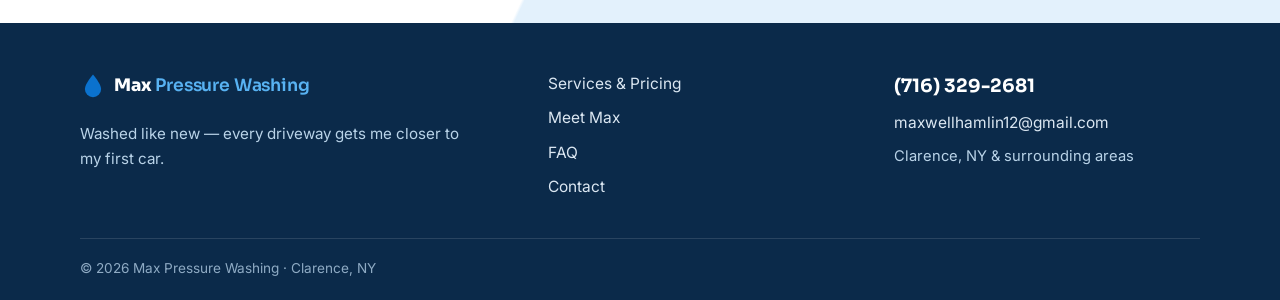
==== commit 331763cb: "Auto-switch to night mode 8pm-6am, update service prices - Site now defaults to night mode automatic" ====
--- a/index.html
+++ b/index.html
@@ -5,13 +5,21 @@
   <script>
     (function () {
       var saved = localStorage.getItem("mpw-theme");
-      if (saved === "dark") document.documentElement.setAttribute("data-theme", "dark");
+      var isDark;
+      if (saved === "dark" || saved === "light") {
+        isDark = saved === "dark";
+      } else {
+        // No manual choice yet — default to dark between 8pm and 6am
+        var hour = new Date().getHours();
+        isDark = hour >= 20 || hour < 6;
+      }
+      if (isDark) document.documentElement.setAttribute("data-theme", "dark");
     })();
   </script>
   <meta charset="UTF-8" />
   <meta name="viewport" content="width=device-width, initial-scale=1.0" />
   <title>Max Pressure Washing — Driveway, Walkway &amp; Patio Cleaning in Clarence, NY</title>
-  <meta name="description" content="Reliable, affordable pressure washing in Clarence, NY. Driveways $150, patios $75, walkways $50 — upfront prices and free quotes. Run by a local Clarence High School student. Call (716) 329-2681." />
+  <meta name="description" content="Reliable, affordable pressure washing in Clarence, NY. Driveways $200, patios $150, walkways $100 — upfront prices and free quotes. Run by a local Clarence High School student. Call (716) 329-2681." />
 
   <!-- Social sharing preview -->
   <meta property="og:title" content="Max Pressure Washing — Clarence, NY" />
@@ -37,7 +45,7 @@
     "email": "maxwellhamlin12@gmail.com",
     "areaServed": "Clarence, NY",
     "address": { "@type": "PostalAddress", "addressLocality": "Clarence", "addressRegion": "NY" },
-    "priceRange": "$50-$150"
+    "priceRange": "$100-$200"
   }
   </script>
 </head>
@@ -144,24 +152,24 @@
         <div class="pricing-grid" id="pricing-grid">
           <article class="price-card reveal">
             <h3>Walkway Cleaning</h3>
-            <p class="price"><span class="price-num">$50</span></p>
+            <p class="price"><span class="price-num">$100</span></p>
             <p class="price-desc">Front paths and walkways cleared of dirt, moss, and grime — an instant curb-appeal boost.</p>
-            <a class="btn btn-outline btn-block" href="#contact" data-service="Walkway Cleaning ($50)">Book Now</a>
+            <a class="btn btn-outline btn-block" href="#contact" data-service="Walkway Cleaning ($100)">Book Now</a>
           </article>
 
           <article class="price-card price-card-featured reveal">
             <p class="badge">Most popular</p>
             <h3>Driveway Cleaning</h3>
-            <p class="price"><span class="price-num">$150</span></p>
+            <p class="price"><span class="price-num">$200</span></p>
             <p class="price-desc">A full driveway wash that lifts tire marks, oil spots, and years of buildup.</p>
-            <a class="btn btn-primary btn-block" href="#contact" data-service="Driveway Cleaning ($150)">Book Now</a>
+            <a class="btn btn-primary btn-block" href="#contact" data-service="Driveway Cleaning ($200)">Book Now</a>
           </article>
 
           <article class="price-card reveal">
             <h3>Patio Cleaning</h3>
-            <p class="price"><span class="price-num">$75</span></p>
+            <p class="price"><span class="price-num">$150</span></p>
             <p class="price-desc">Concrete, stone, or paver patios refreshed and ready for summer cookouts.</p>
-            <a class="btn btn-outline btn-block" href="#contact" data-service="Patio Cleaning ($75)">Book Now</a>
+            <a class="btn btn-outline btn-block" href="#contact" data-service="Patio Cleaning ($150)">Book Now</a>
           </article>
         </div>
 
@@ -330,9 +338,9 @@
           <div class="form-row">
             <label for="f-service">Service needed</label>
             <select id="f-service" name="service">
-              <option>Walkway Cleaning ($50)</option>
-              <option>Patio Cleaning ($75)</option>
-              <option selected>Driveway Cleaning ($150)</option>
+              <option>Walkway Cleaning ($100)</option>
+              <option>Patio Cleaning ($150)</option>
+              <option selected>Driveway Cleaning ($200)</option>
               <option>Combination / larger job (free quote)</option>
               <option>Something else</option>
             </select>
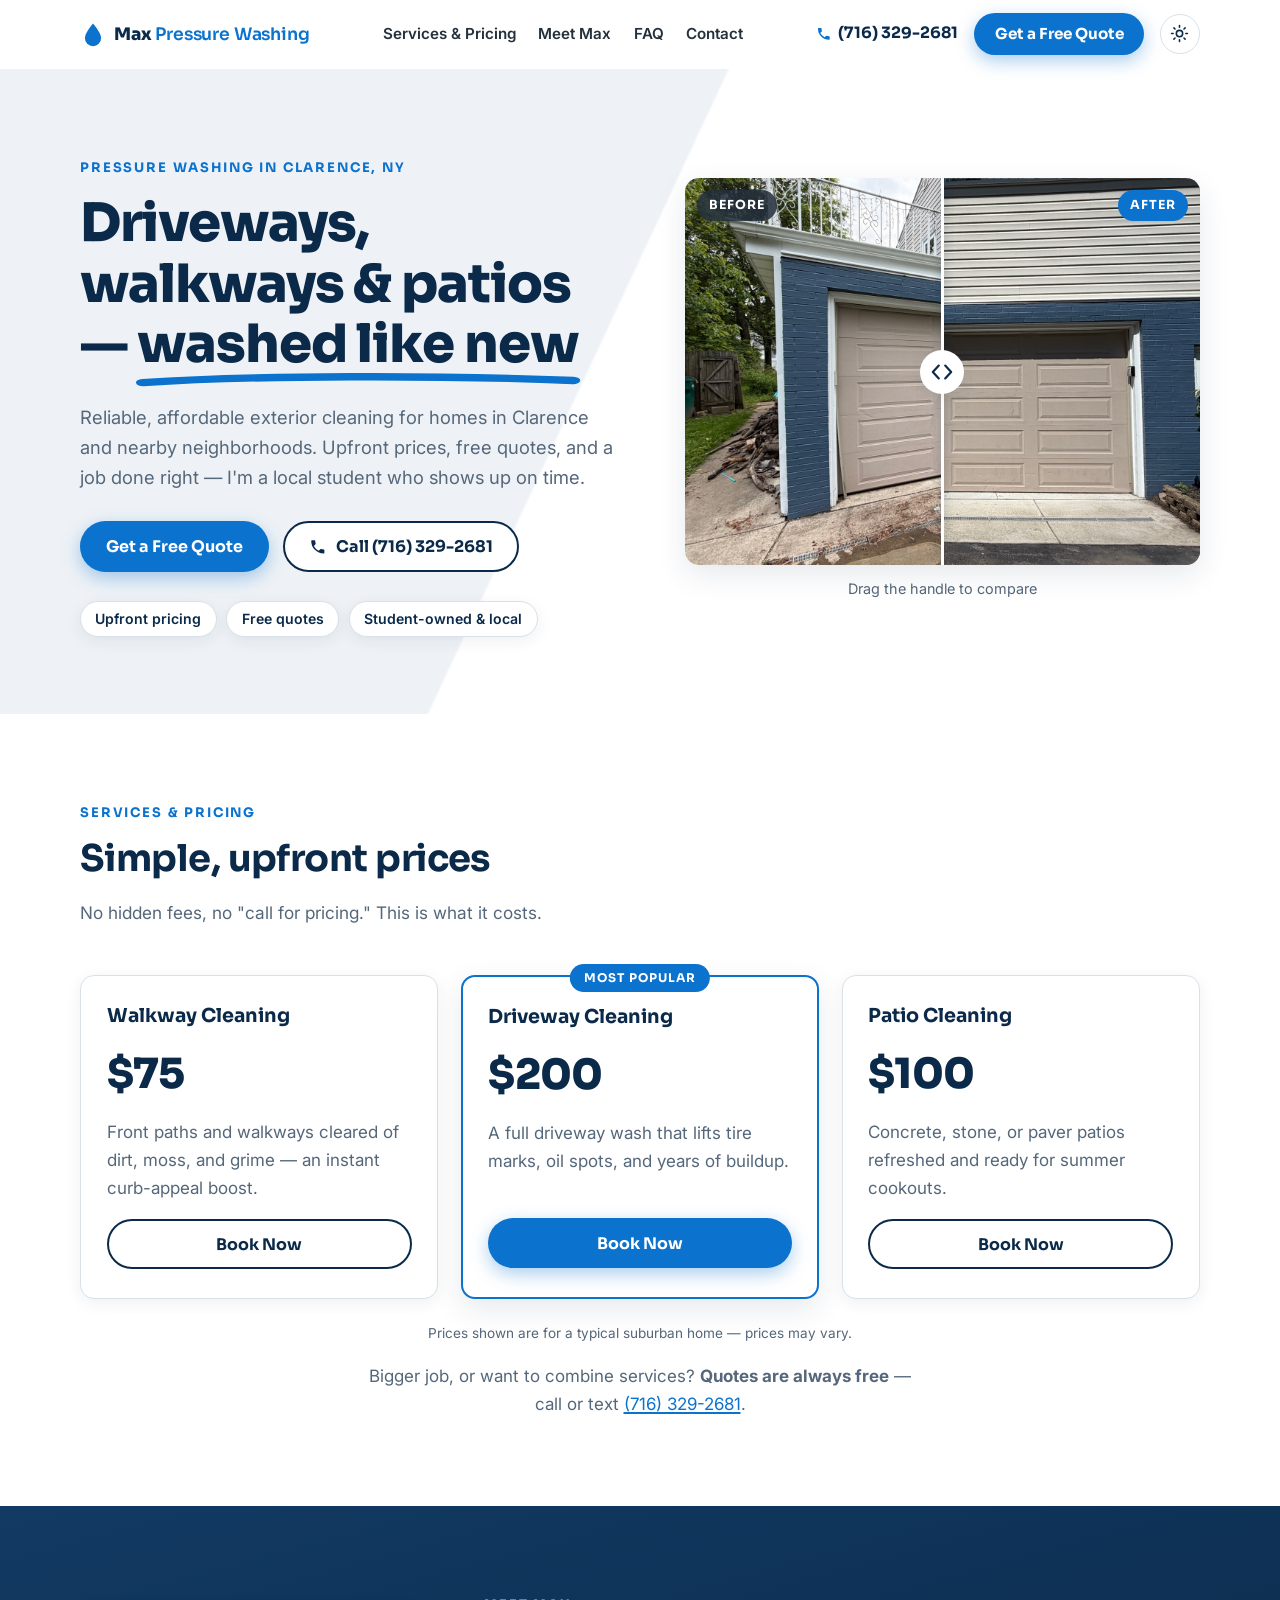
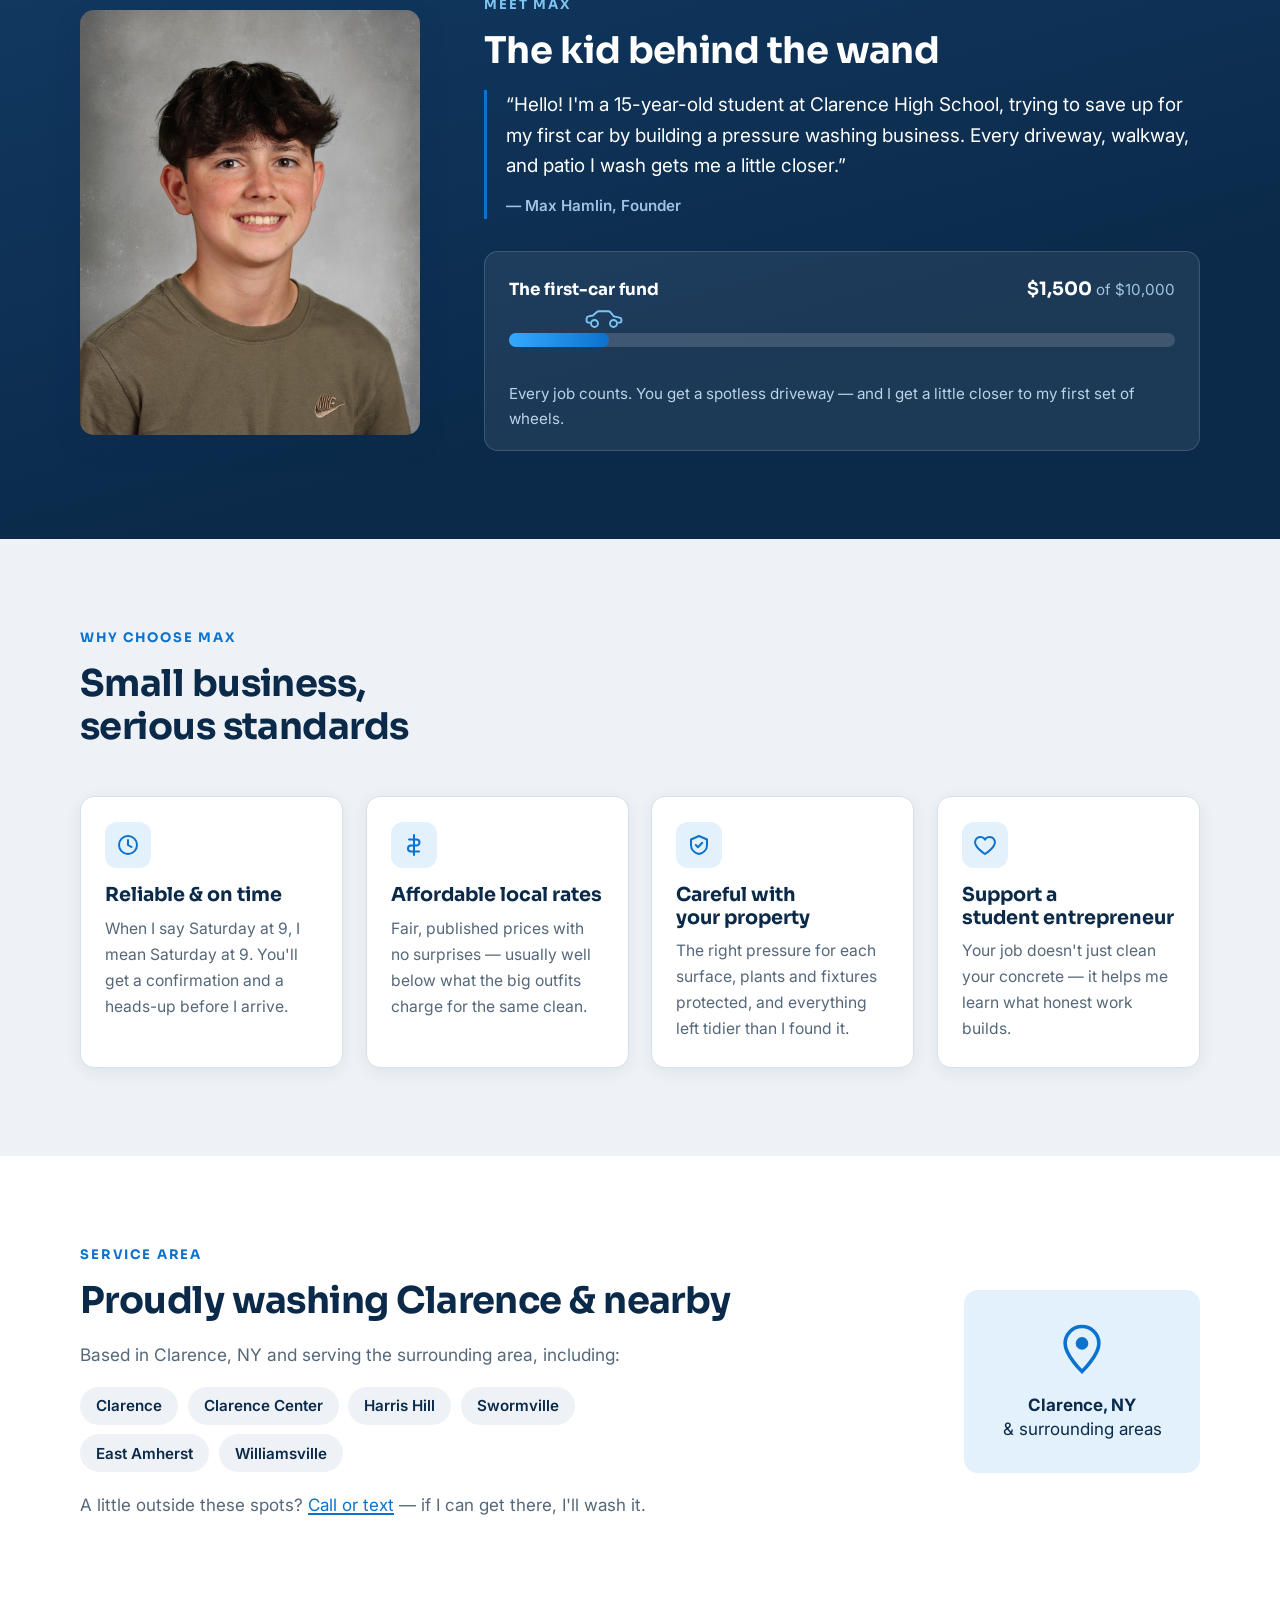
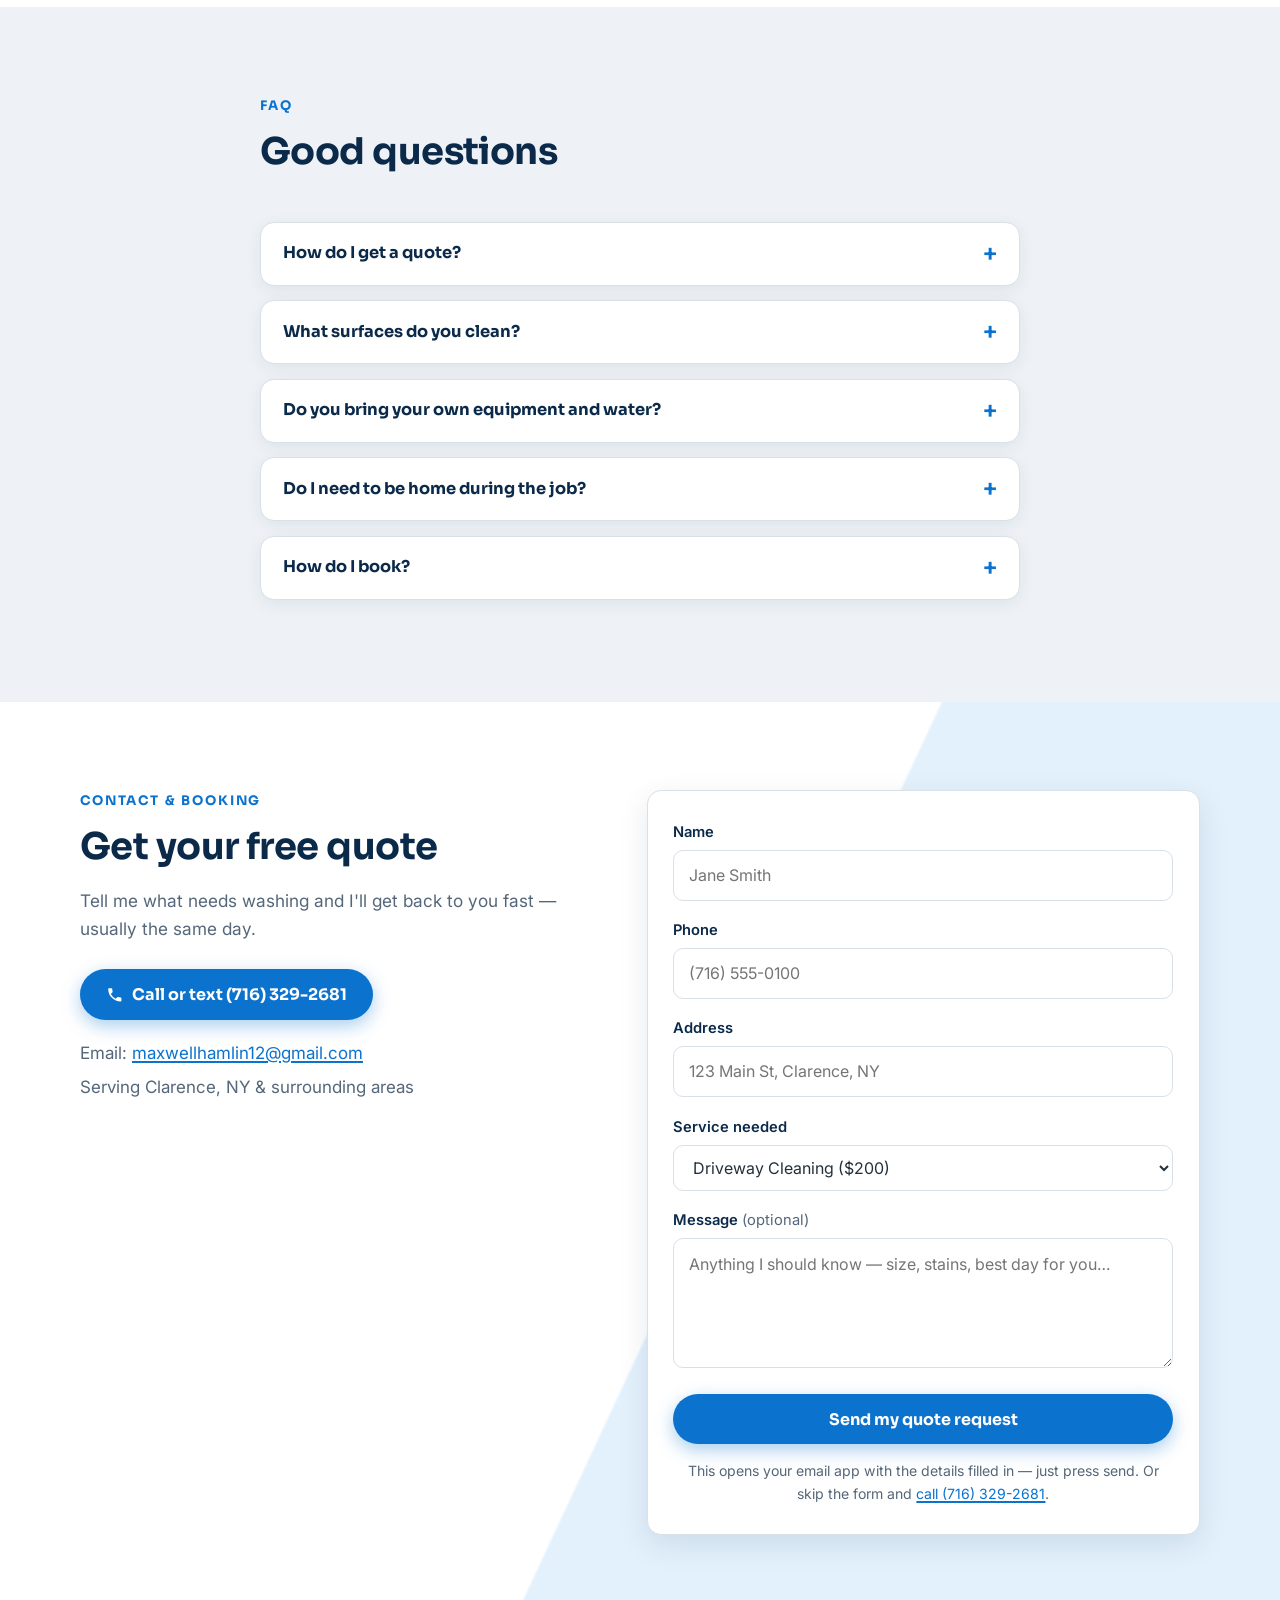
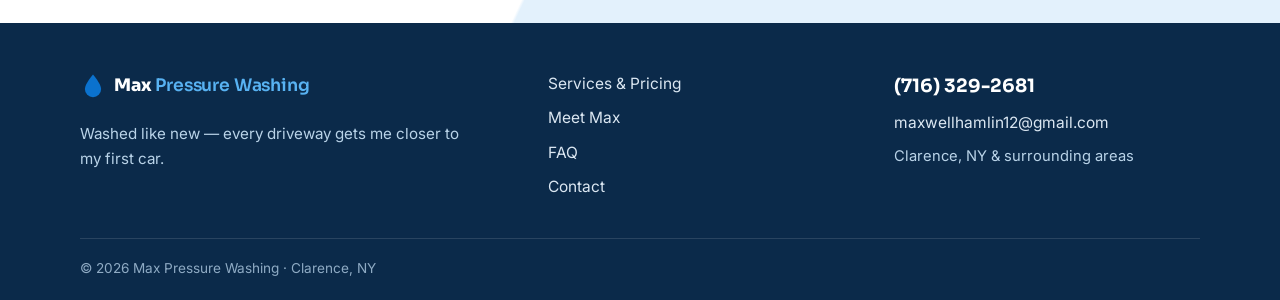
==== commit 096319c9: "Update service prices: walkway $75, patio $100, driveway $200 Co-Authored-By: Claude Sonnet 5 <norep" ====
--- a/index.html
+++ b/index.html
@@ -19,7 +19,7 @@
   <meta charset="UTF-8" />
   <meta name="viewport" content="width=device-width, initial-scale=1.0" />
   <title>Max Pressure Washing — Driveway, Walkway &amp; Patio Cleaning in Clarence, NY</title>
-  <meta name="description" content="Reliable, affordable pressure washing in Clarence, NY. Driveways $200, patios $150, walkways $100 — upfront prices and free quotes. Run by a local Clarence High School student. Call (716) 329-2681." />
+  <meta name="description" content="Reliable, affordable pressure washing in Clarence, NY. Driveways $200, patios $100, walkways $75 — upfront prices and free quotes. Run by a local Clarence High School student. Call (716) 329-2681." />
 
   <!-- Social sharing preview -->
   <meta property="og:title" content="Max Pressure Washing — Clarence, NY" />
@@ -45,7 +45,7 @@
     "email": "maxwellhamlin12@gmail.com",
     "areaServed": "Clarence, NY",
     "address": { "@type": "PostalAddress", "addressLocality": "Clarence", "addressRegion": "NY" },
-    "priceRange": "$100-$200"
+    "priceRange": "$75-$200"
   }
   </script>
 </head>
@@ -152,9 +152,9 @@
         <div class="pricing-grid" id="pricing-grid">
           <article class="price-card reveal">
             <h3>Walkway Cleaning</h3>
-            <p class="price"><span class="price-num">$100</span></p>
+            <p class="price"><span class="price-num">$75</span></p>
             <p class="price-desc">Front paths and walkways cleared of dirt, moss, and grime — an instant curb-appeal boost.</p>
-            <a class="btn btn-outline btn-block" href="#contact" data-service="Walkway Cleaning ($100)">Book Now</a>
+            <a class="btn btn-outline btn-block" href="#contact" data-service="Walkway Cleaning ($75)">Book Now</a>
           </article>
 
           <article class="price-card price-card-featured reveal">
@@ -167,9 +167,9 @@
 
           <article class="price-card reveal">
             <h3>Patio Cleaning</h3>
-            <p class="price"><span class="price-num">$150</span></p>
+            <p class="price"><span class="price-num">$100</span></p>
             <p class="price-desc">Concrete, stone, or paver patios refreshed and ready for summer cookouts.</p>
-            <a class="btn btn-outline btn-block" href="#contact" data-service="Patio Cleaning ($150)">Book Now</a>
+            <a class="btn btn-outline btn-block" href="#contact" data-service="Patio Cleaning ($100)">Book Now</a>
           </article>
         </div>
 
@@ -338,8 +338,8 @@
           <div class="form-row">
             <label for="f-service">Service needed</label>
             <select id="f-service" name="service">
-              <option>Walkway Cleaning ($100)</option>
-              <option>Patio Cleaning ($150)</option>
+              <option>Walkway Cleaning ($75)</option>
+              <option>Patio Cleaning ($100)</option>
               <option selected>Driveway Cleaning ($200)</option>
               <option>Combination / larger job (free quote)</option>
               <option>Something else</option>
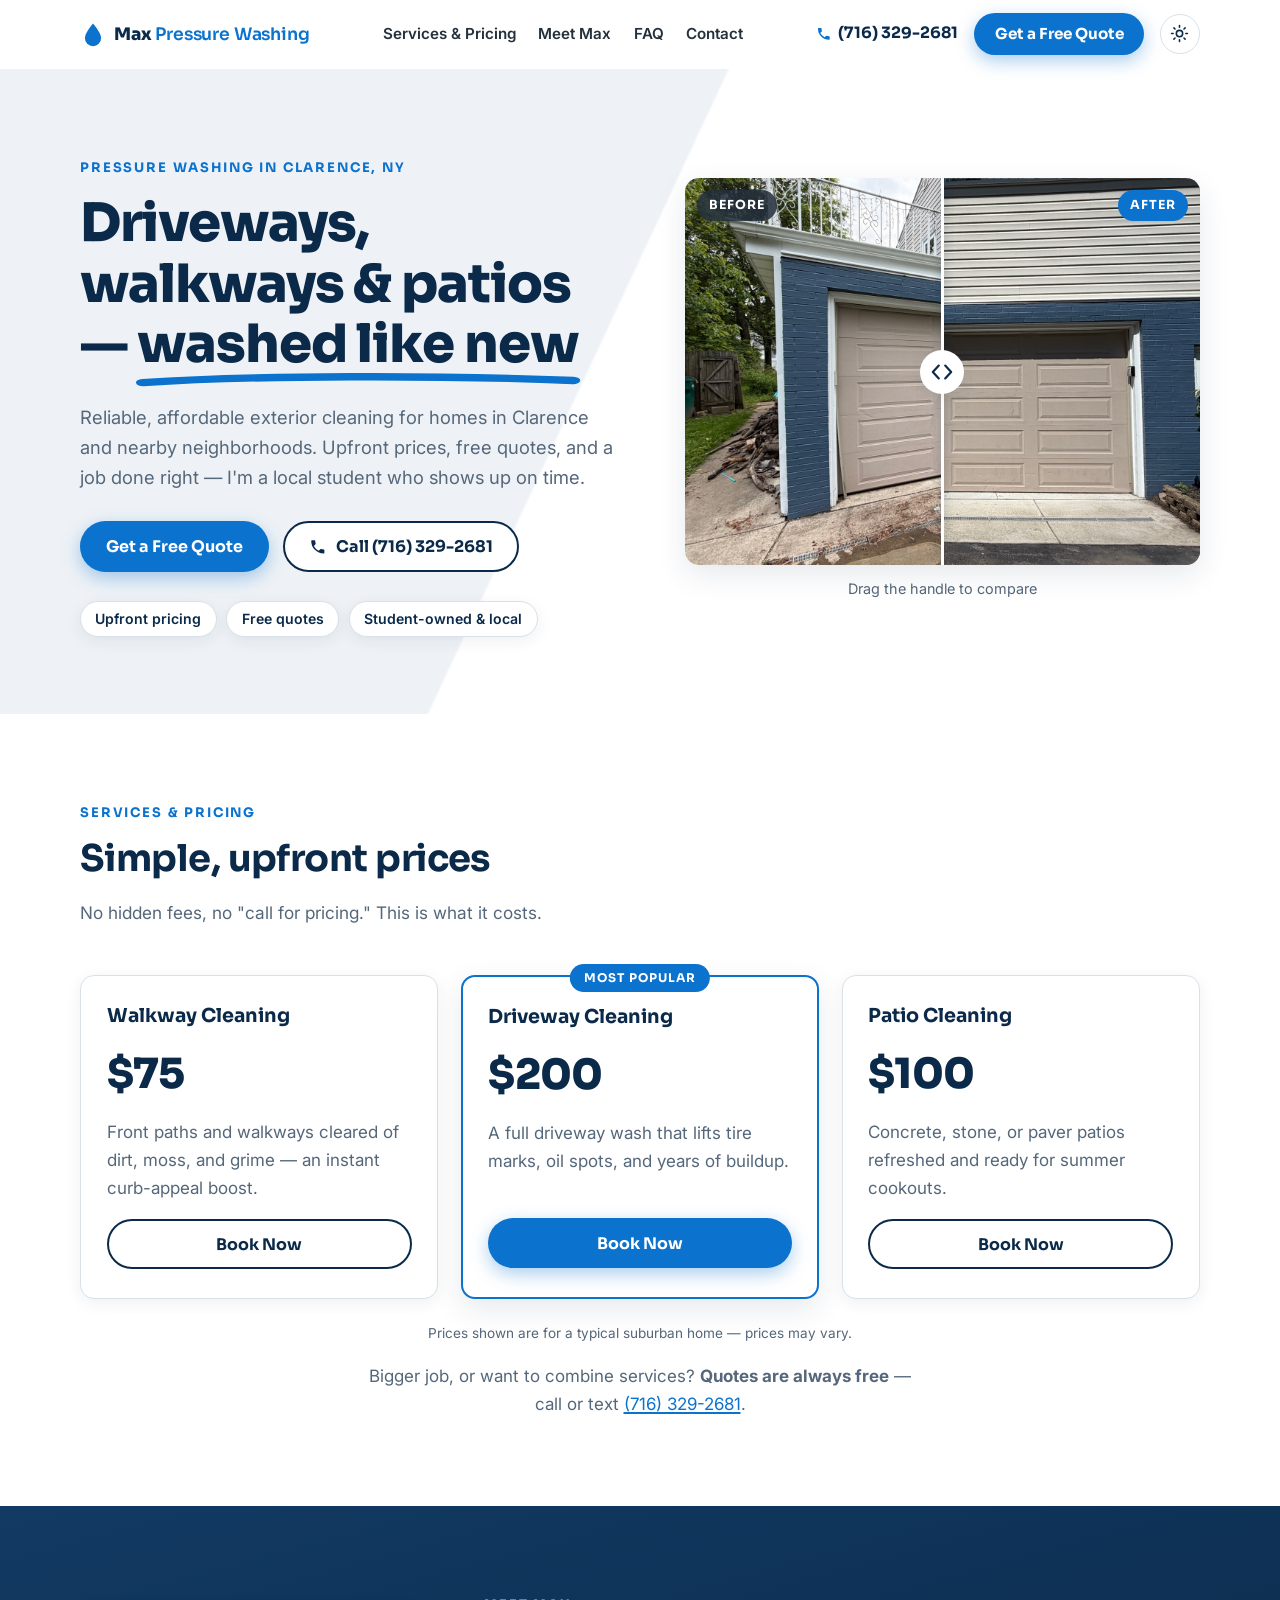
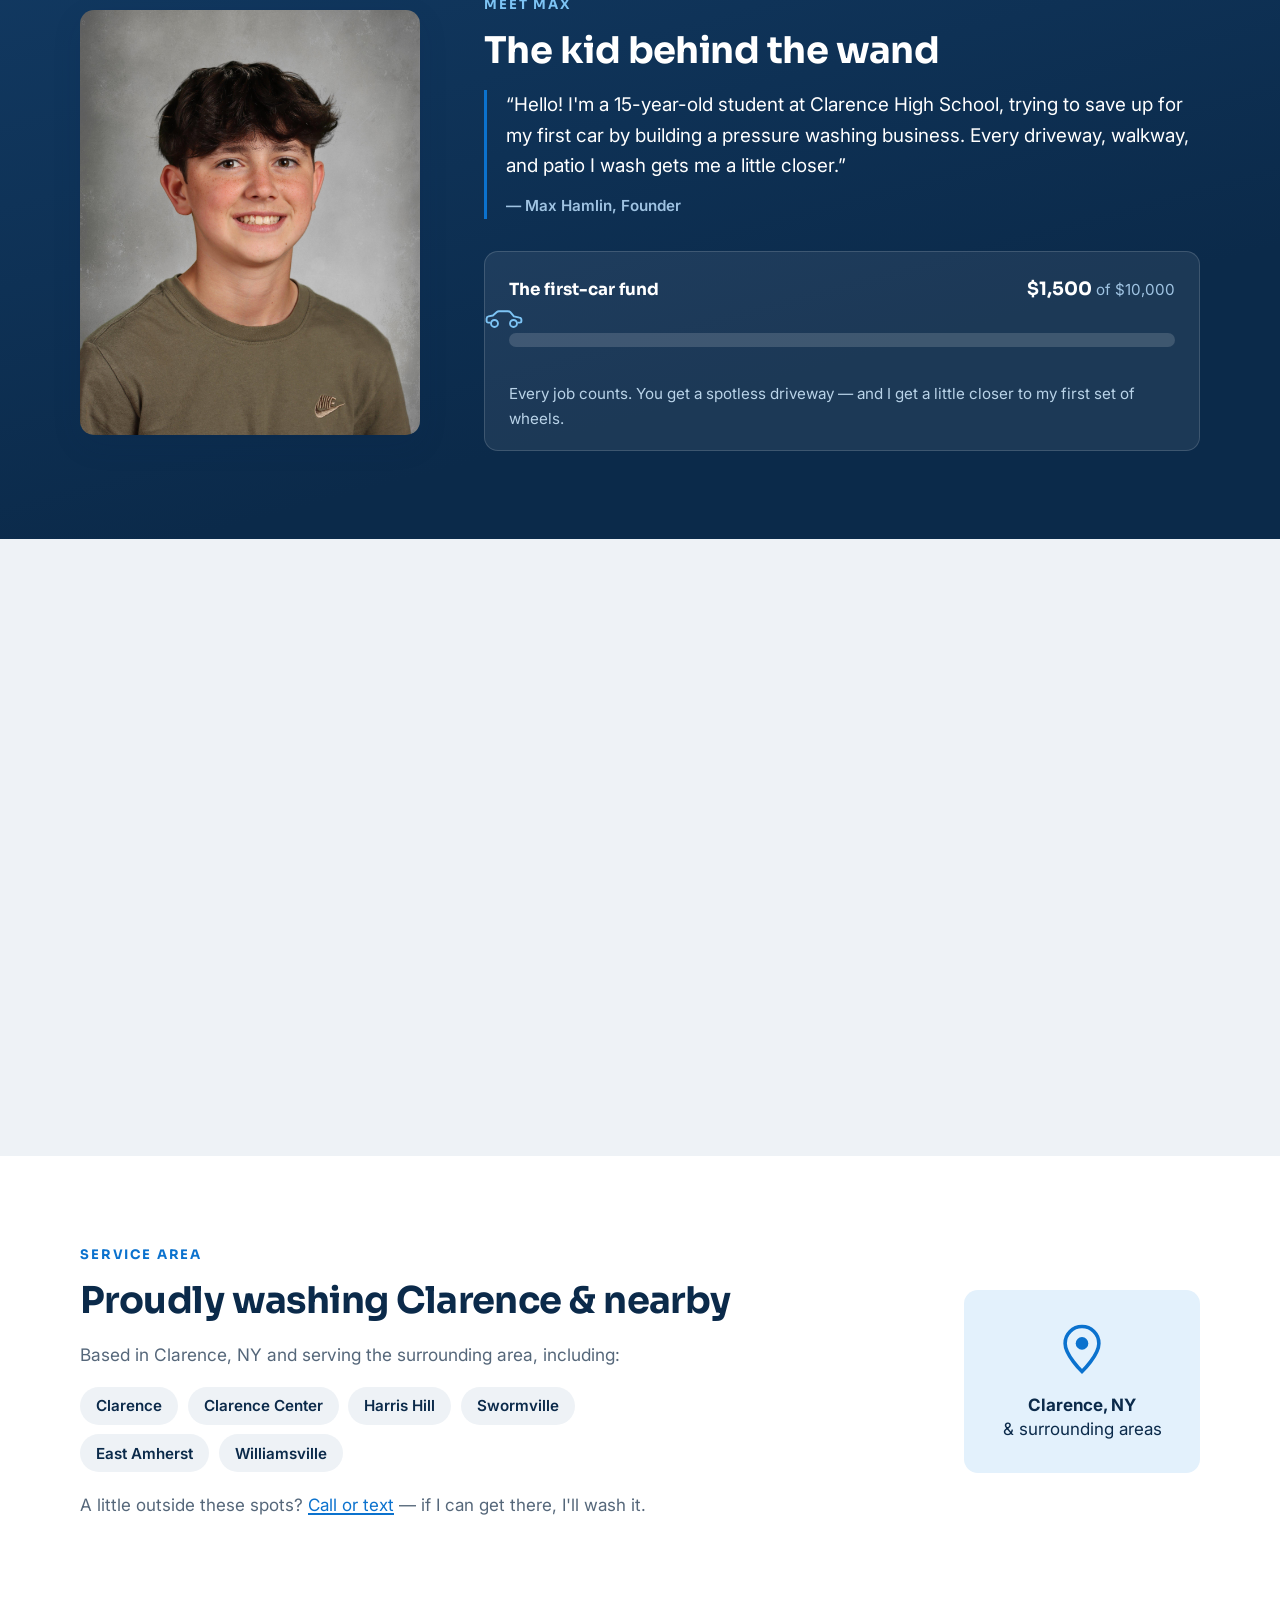
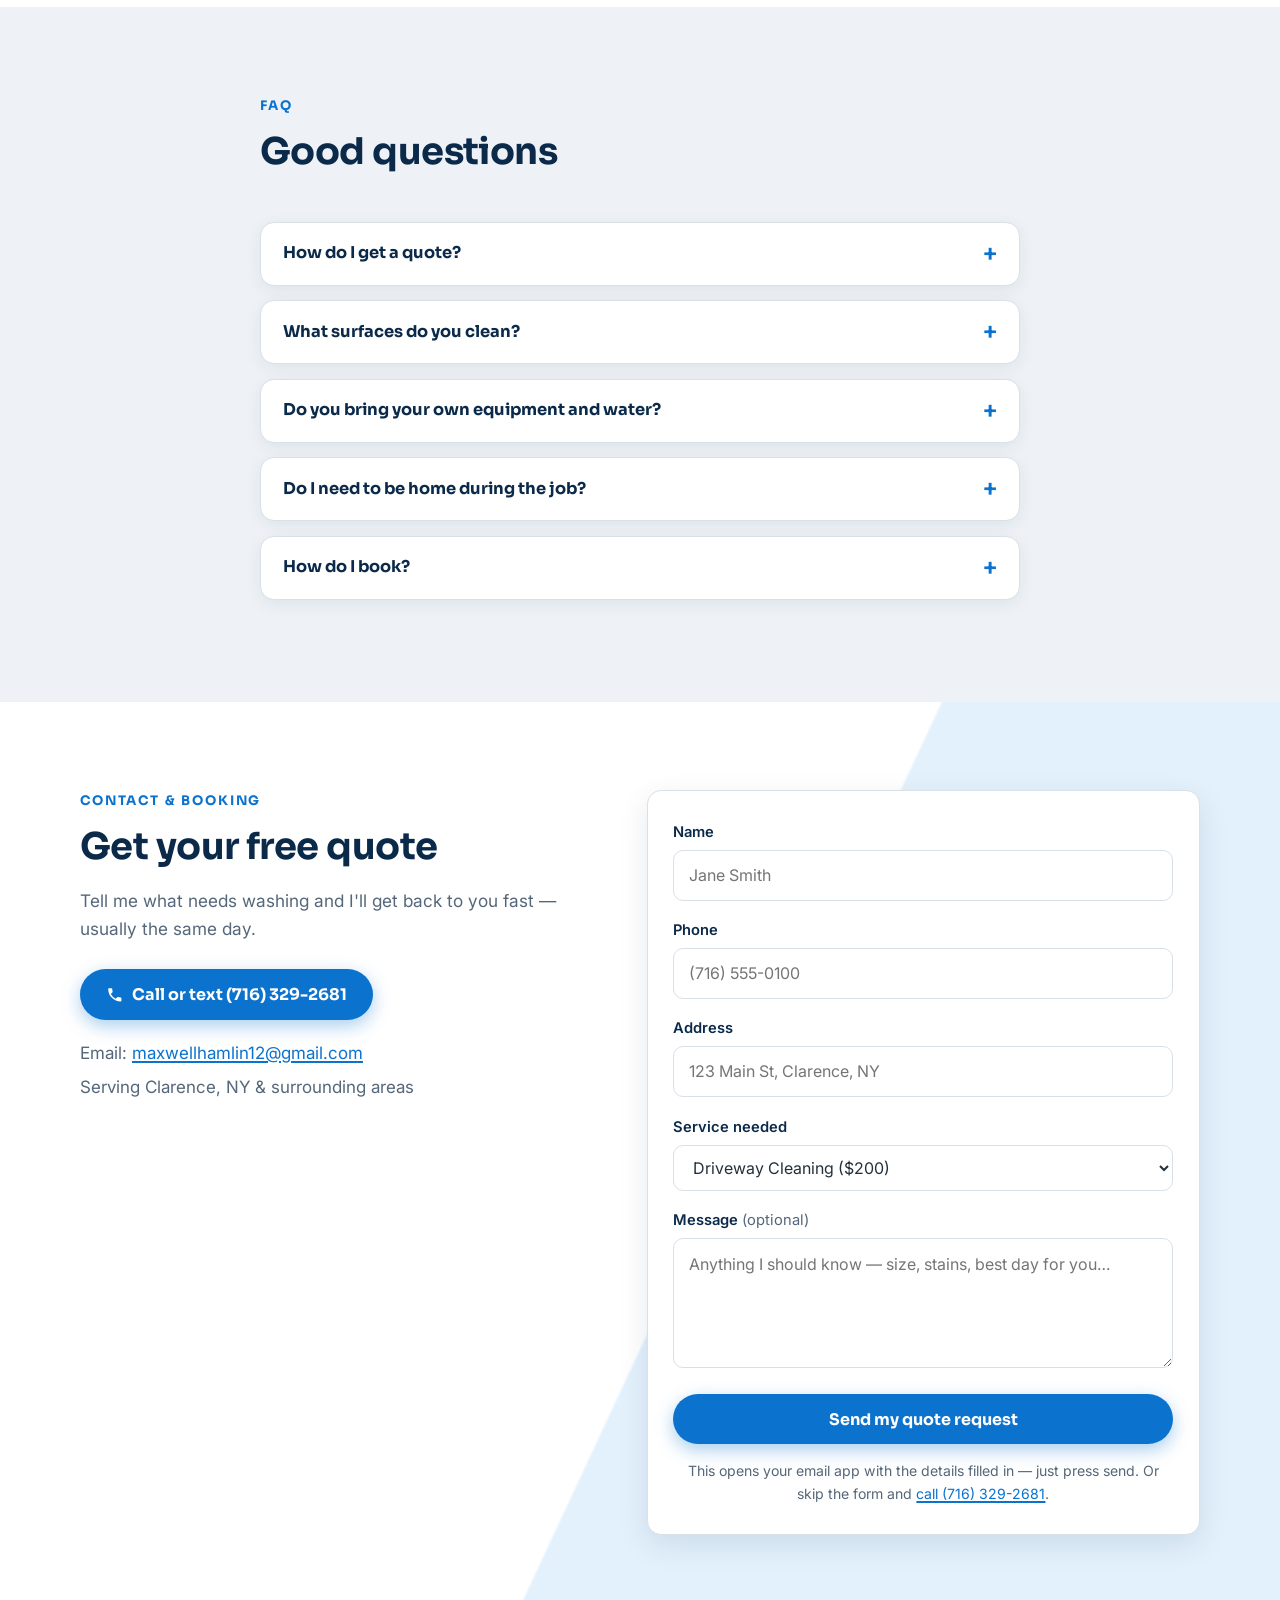
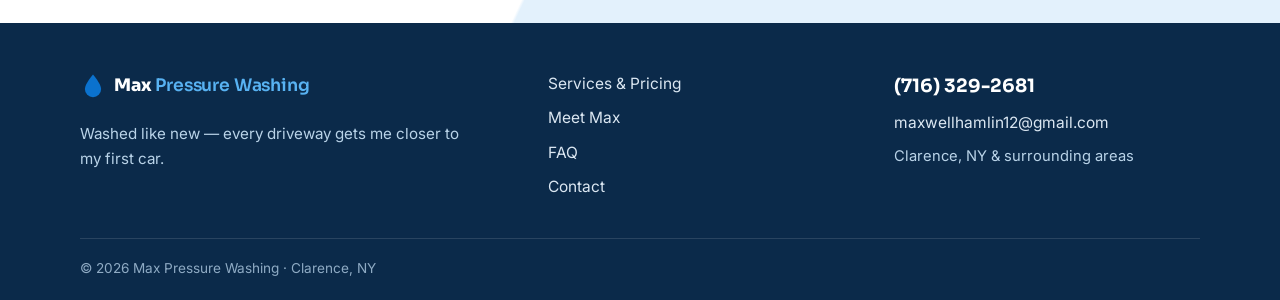
==== commit 1be6d65b: "Stagger card reveal animations on scroll" ====
--- a/index.html
+++ b/index.html
@@ -32,7 +32,7 @@
   <link rel="preconnect" href="https://fonts.gstatic.com" crossorigin />
   <link href="https://fonts.googleapis.com/css2?family=Sora:wght@600;700;800&family=Inter:wght@400;500;600;700&display=swap" rel="stylesheet" />
 
-  <link rel="stylesheet" href="styles.css?v=3" />
+  <link rel="stylesheet" href="styles.css?v=4" />
 
   <!-- Helps Google understand this is a local business -->
   <script type="application/ld+json">
--- a/styles.css
+++ b/styles.css
@@ -875,6 +875,13 @@
   transform: none;
   transition: opacity 600ms ease, transform 600ms cubic-bezier(0.22, 1, 0.36, 1);
 }
+
+/* Stagger cards within a grid so they pop in one after another. */
+html.anim .pricing-grid .price-card:nth-child(2).in { transition-delay: 90ms; }
+html.anim .pricing-grid .price-card:nth-child(3).in { transition-delay: 180ms; }
+html.anim .why-grid .why-card:nth-child(2).in { transition-delay: 90ms; }
+html.anim .why-grid .why-card:nth-child(3).in { transition-delay: 180ms; }
+html.anim .why-grid .why-card:nth-child(4).in { transition-delay: 270ms; }
 
 @media (prefers-reduced-motion: reduce) {
   html { scroll-behavior: auto; }
